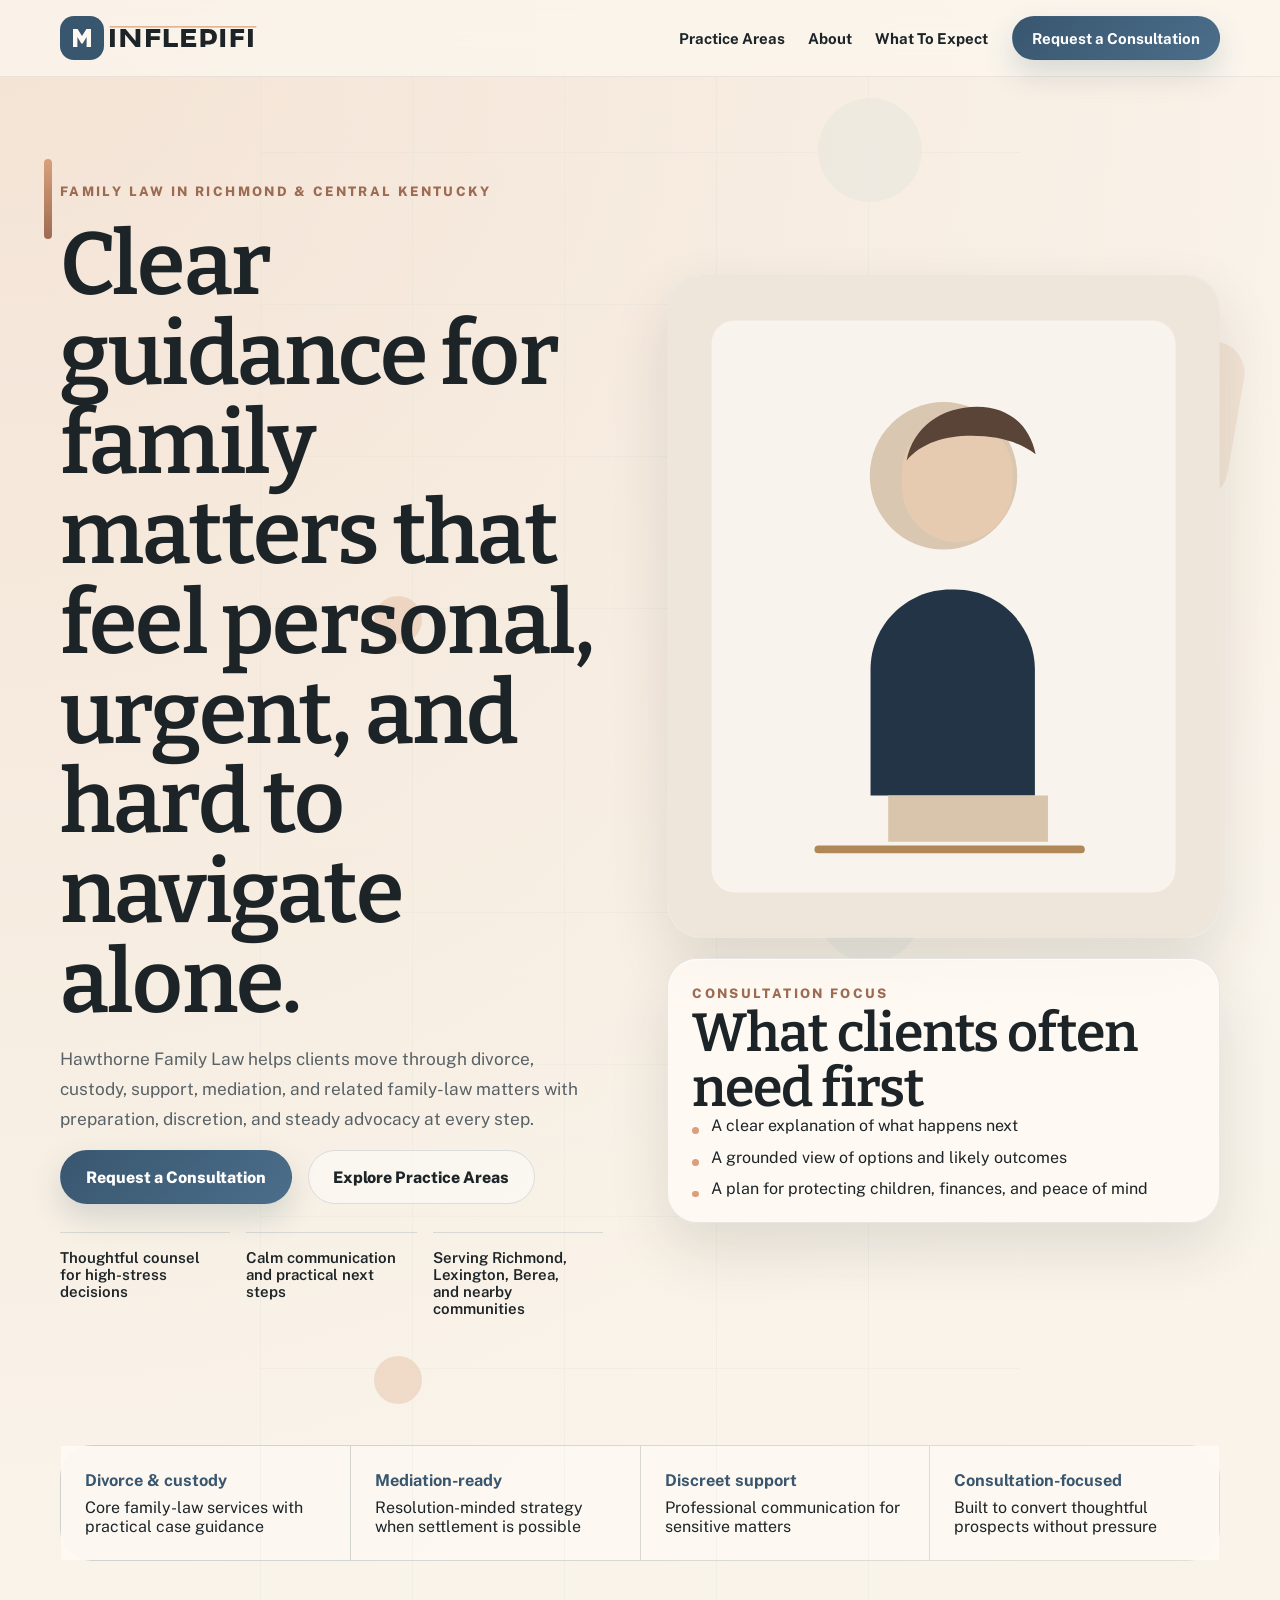
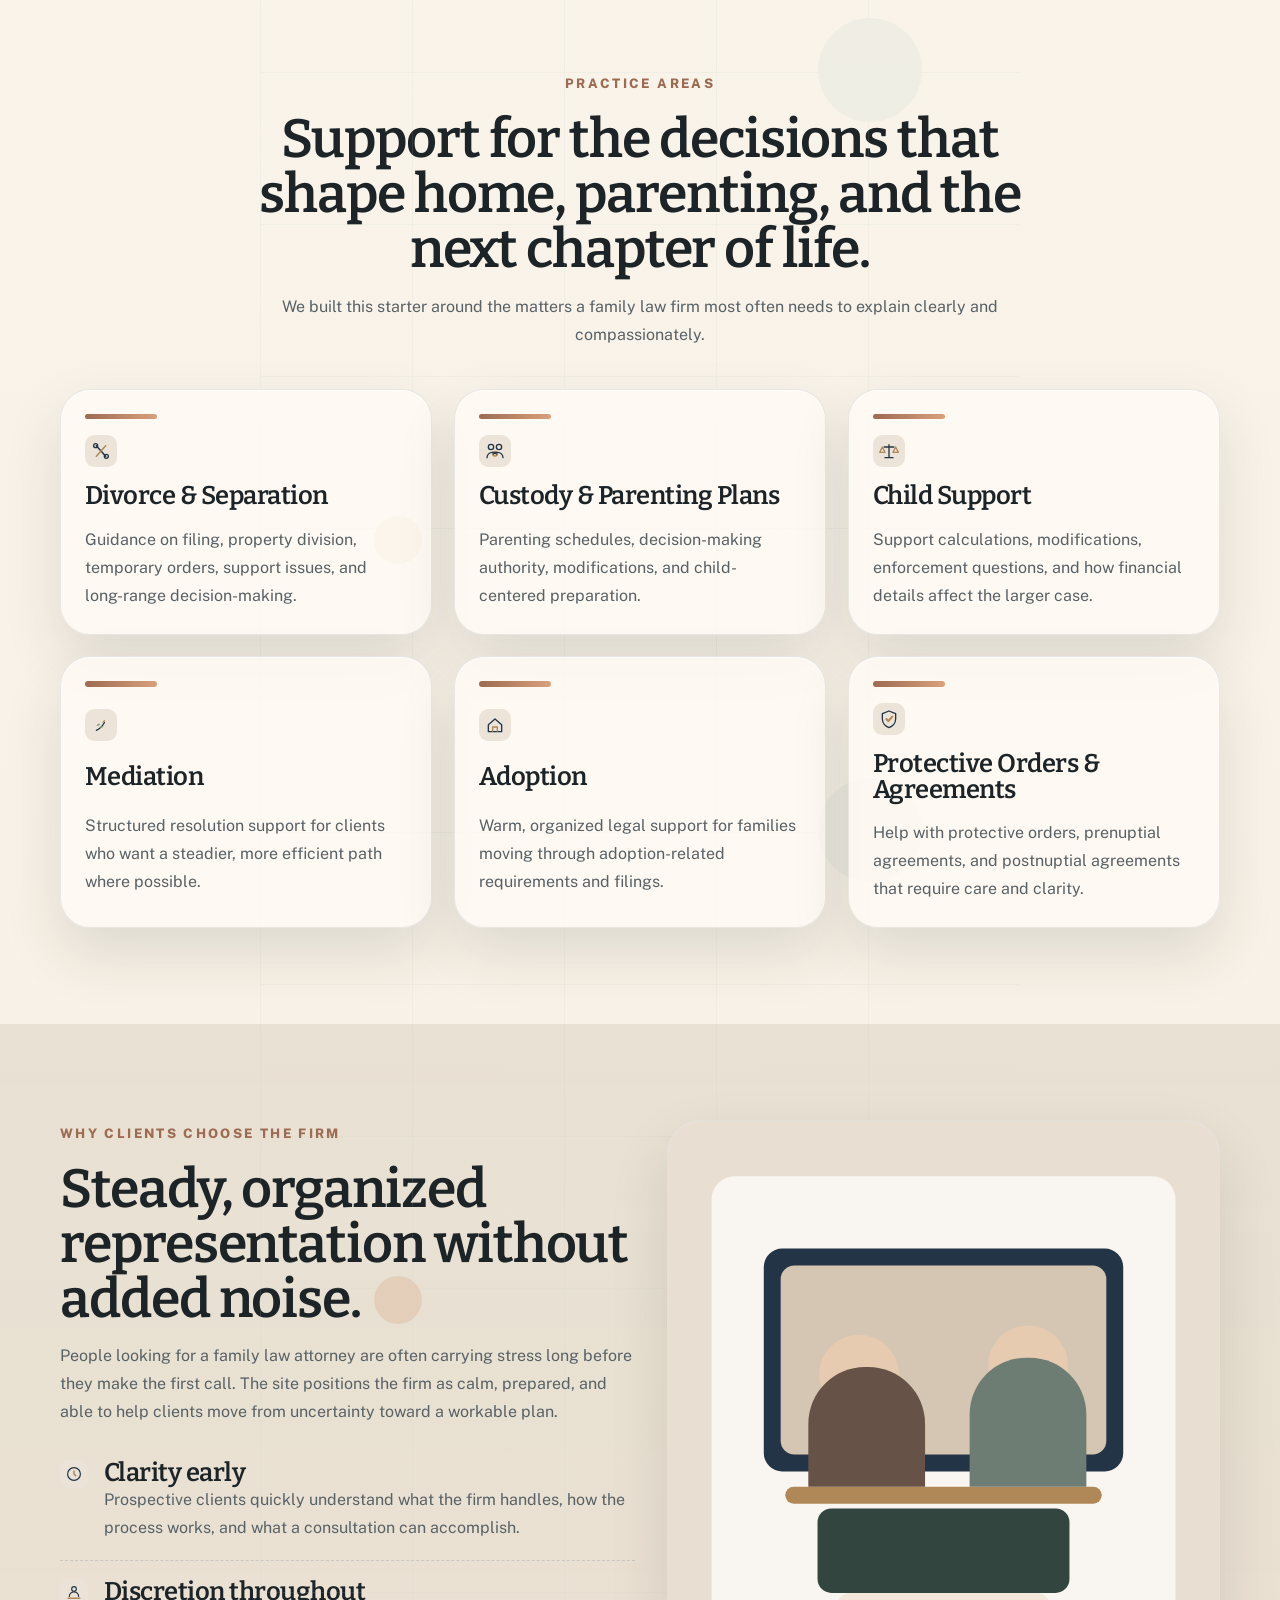
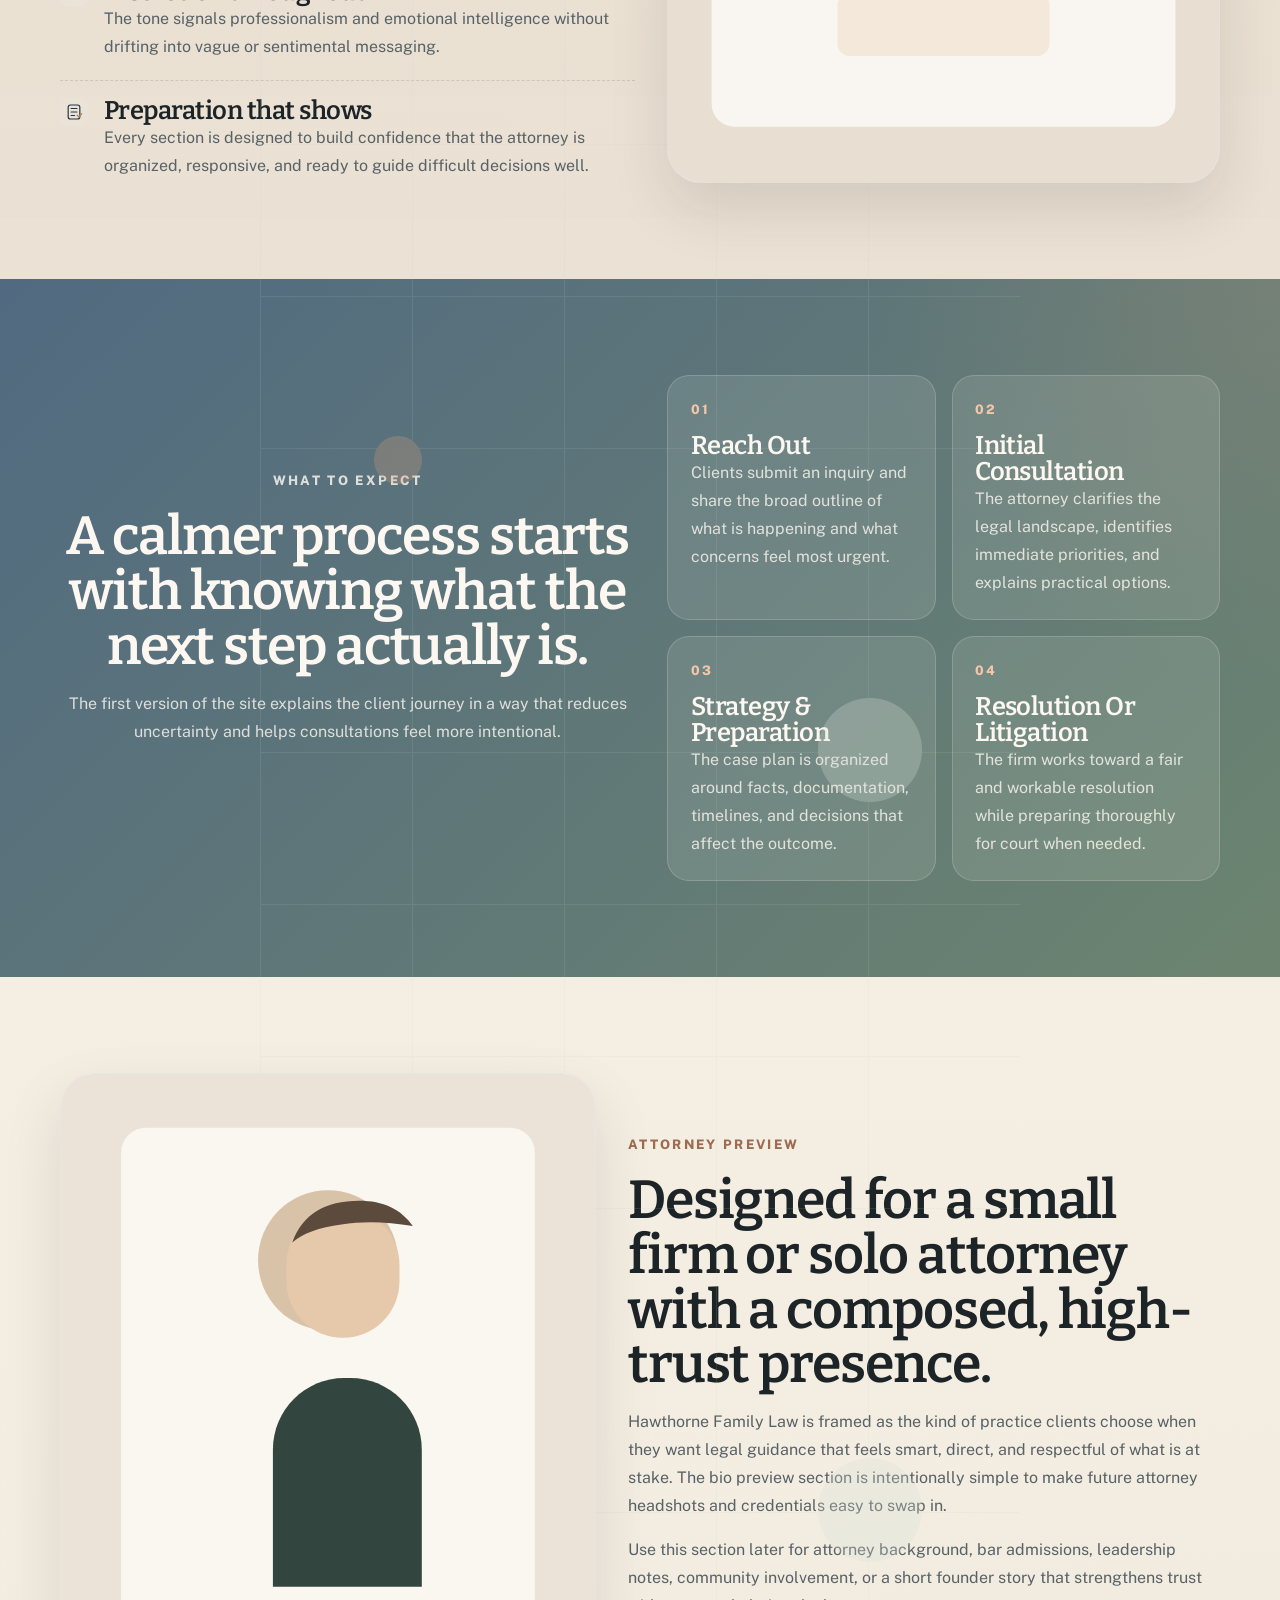
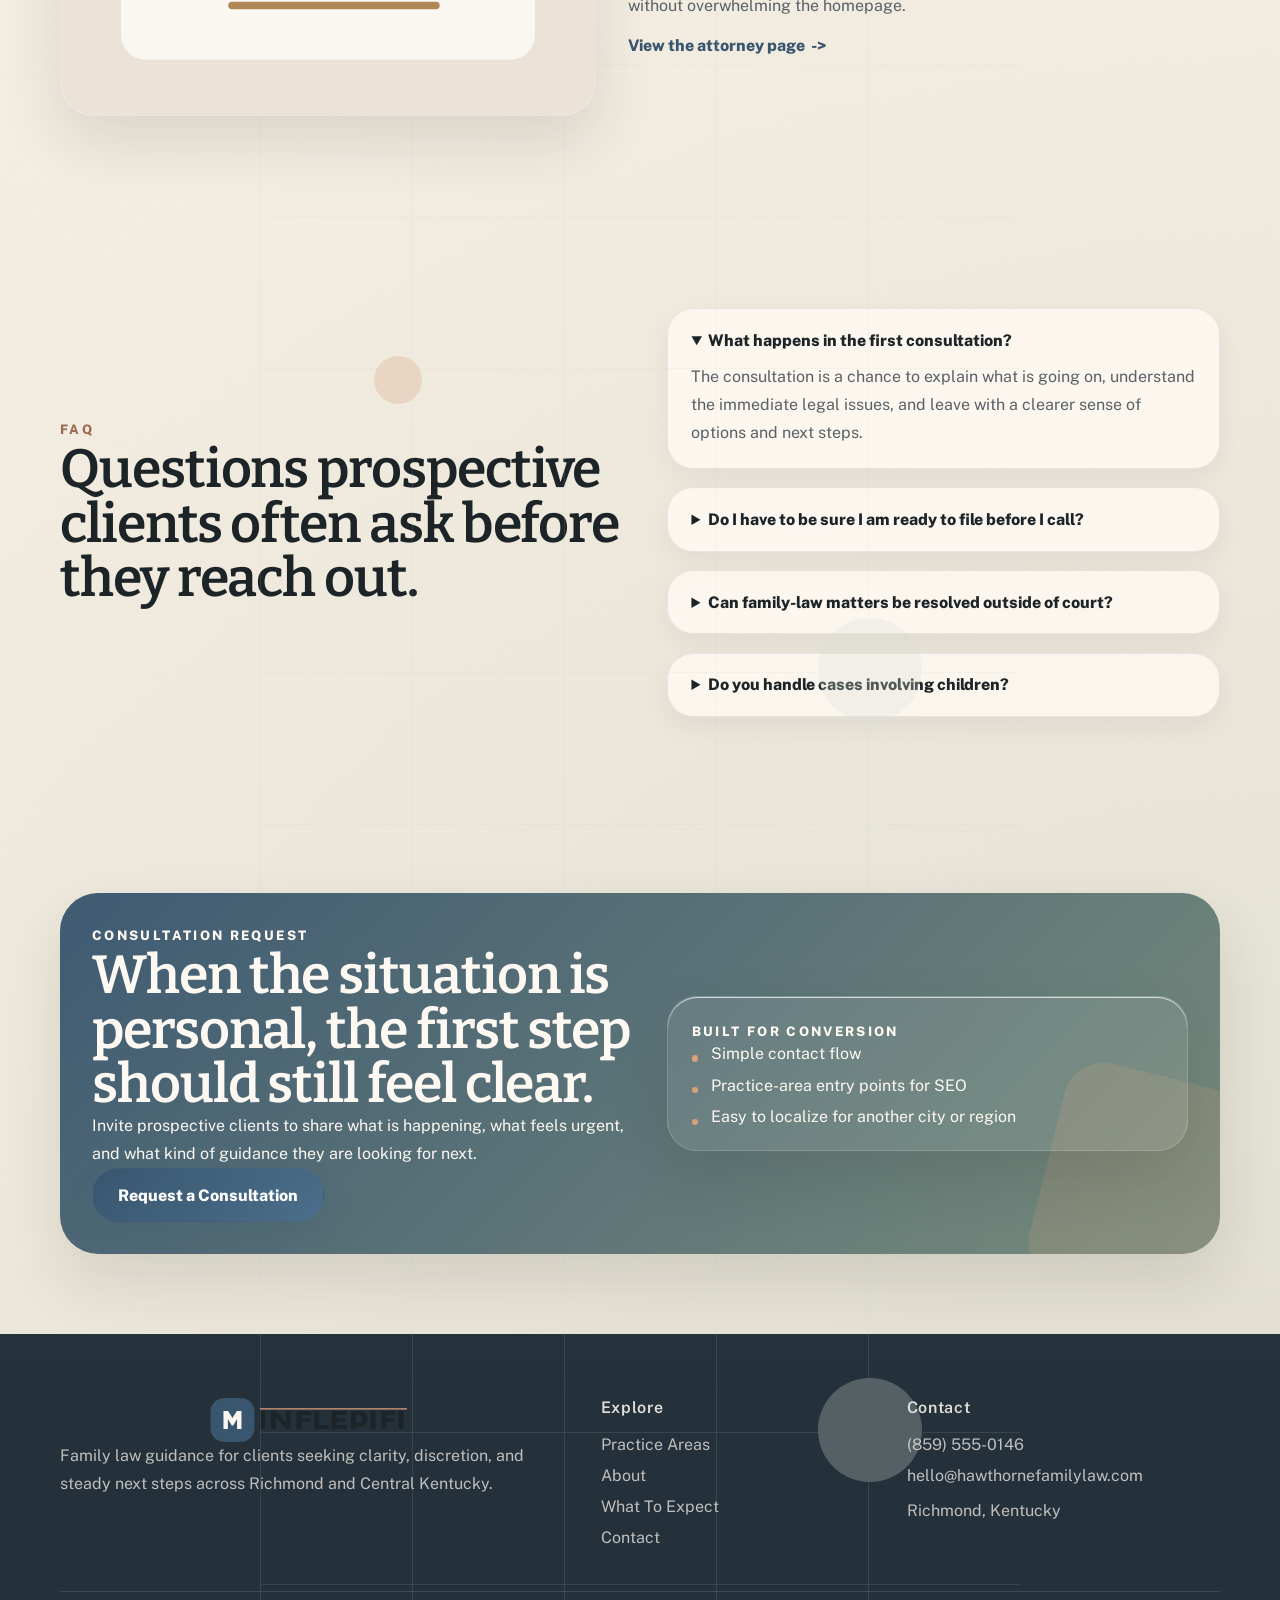
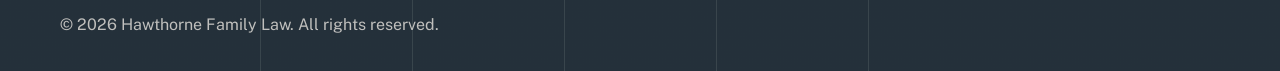
==== index.html @ dd6755e8 "Restyle family law site in bluegrass modern direction" ====
<!DOCTYPE html>
<html lang="en">
<head>
  <meta charset="UTF-8">
  <meta name="viewport" content="width=device-width, initial-scale=1.0">
  <title>Hawthorne Family Law | Family Law Guidance in Richmond, KY</title>
  <meta name="description" content="Hawthorne Family Law helps clients across Richmond, Lexington, Berea, and Central Kentucky with divorce, custody, mediation, adoption, support matters, and practical next steps.">
  <link rel="preconnect" href="https://fonts.googleapis.com">
  <link rel="preconnect" href="https://fonts.gstatic.com" crossorigin>
  <link href="https://fonts.googleapis.com/css2?family=Bitter:wght@500;600;700&family=Public+Sans:wght@400;500;600;700;800&display=swap" rel="stylesheet">
  <link rel="icon" href="assets/icons/favicon.svg" type="image/svg+xml">
  <link rel="stylesheet" href="assets/styles.css">
</head>
<body>
  <div class="site-shell">
    <header class="site-header">
      <div class="container header-row">
        <a class="brand" href="index.html" aria-label="Hawthorne Family Law home">
          <img src="assets/icons/logo.svg" alt="Hawthorne Family Law logo" width="208" height="44">
        </a>
        <button class="nav-toggle" type="button" aria-expanded="false" aria-controls="site-nav">
          <span></span>
          <span></span>
          <span></span>
          <span class="sr-only">Toggle navigation</span>
        </button>
        <nav class="site-nav" id="site-nav">
          <a href="practice-areas.html">Practice Areas</a>
          <a href="about.html">About</a>
          <a href="process.html">What To Expect</a>
          <a href="contact.html" class="button button-sm">Request a Consultation</a>
        </nav>
      </div>
    </header>

    <main>
      <section class="hero hero-legal">
        <div class="container hero-grid">
          <div class="hero-copy">
            <p class="eyebrow">Family Law In Richmond & Central Kentucky</p>
            <h1>Clear guidance for family matters that feel personal, urgent, and hard to navigate alone.</h1>
            <p class="hero-lead">Hawthorne Family Law helps clients move through divorce, custody, support, mediation, and related family-law matters with preparation, discretion, and steady advocacy at every step.</p>
            <div class="hero-actions">
              <a class="button" href="contact.html">Request a Consultation</a>
              <a class="button button-secondary" href="practice-areas.html">Explore Practice Areas</a>
            </div>
            <ul class="hero-points">
              <li>Thoughtful counsel for high-stress decisions</li>
              <li>Calm communication and practical next steps</li>
              <li>Serving Richmond, Lexington, Berea, and nearby communities</li>
            </ul>
          </div>
          <div class="hero-visual">
            <img src="assets/illustrations/attorney-portrait.svg" alt="Illustrated portrait placeholder for lead family law attorney">
            <div class="hero-card">
              <p class="eyebrow">Consultation Focus</p>
              <h2>What clients often need first</h2>
              <ul class="detail-list">
                <li>A clear explanation of what happens next</li>
                <li>A grounded view of options and likely outcomes</li>
                <li>A plan for protecting children, finances, and peace of mind</li>
              </ul>
            </div>
          </div>
        </div>
      </section>

      <section class="credibility-strip">
        <div class="container credibility-grid">
          <div>
            <strong>Divorce & custody</strong>
            <span>Core family-law services with practical case guidance</span>
          </div>
          <div>
            <strong>Mediation-ready</strong>
            <span>Resolution-minded strategy when settlement is possible</span>
          </div>
          <div>
            <strong>Discreet support</strong>
            <span>Professional communication for sensitive matters</span>
          </div>
          <div>
            <strong>Consultation-focused</strong>
            <span>Built to convert thoughtful prospects without pressure</span>
          </div>
        </div>
      </section>

      <section class="section">
        <div class="container section-heading">
          <p class="eyebrow">Practice Areas</p>
          <h2>Support for the decisions that shape home, parenting, and the next chapter of life.</h2>
          <p>We built this starter around the matters a family law firm most often needs to explain clearly and compassionately.</p>
        </div>
        <div class="container card-grid card-grid-three">
          <article class="info-card">
            <img src="assets/icons/icon-divorce.svg" alt="" width="32" height="32">
            <h3>Divorce & Separation</h3>
            <p>Guidance on filing, property division, temporary orders, support issues, and long-range decision-making.</p>
          </article>
          <article class="info-card">
            <img src="assets/icons/icon-parents.svg" alt="" width="32" height="32">
            <h3>Custody & Parenting Plans</h3>
            <p>Parenting schedules, decision-making authority, modifications, and child-centered preparation.</p>
          </article>
          <article class="info-card">
            <img src="assets/icons/icon-scale.svg" alt="" width="32" height="32">
            <h3>Child Support</h3>
            <p>Support calculations, modifications, enforcement questions, and how financial details affect the larger case.</p>
          </article>
          <article class="info-card">
            <img src="assets/icons/icon-olive.svg" alt="" width="32" height="32">
            <h3>Mediation</h3>
            <p>Structured resolution support for clients who want a steadier, more efficient path where possible.</p>
          </article>
          <article class="info-card">
            <img src="assets/icons/icon-home.svg" alt="" width="32" height="32">
            <h3>Adoption</h3>
            <p>Warm, organized legal support for families moving through adoption-related requirements and filings.</p>
          </article>
          <article class="info-card">
            <img src="assets/icons/icon-shield.svg" alt="" width="32" height="32">
            <h3>Protective Orders & Agreements</h3>
            <p>Help with protective orders, prenuptial agreements, and postnuptial agreements that require care and clarity.</p>
          </article>
        </div>
      </section>

      <section class="section section-accent">
        <div class="container split-layout">
          <div class="split-copy">
            <p class="eyebrow">Why Clients Choose The Firm</p>
            <h2>Steady, organized representation without added noise.</h2>
            <p>People looking for a family law attorney are often carrying stress long before they make the first call. The site positions the firm as calm, prepared, and able to help clients move from uncertainty toward a workable plan.</p>
            <div class="value-list">
              <div class="value-item">
                <img src="assets/icons/icon-guidance.svg" alt="" width="28" height="28">
                <div>
                  <h3>Clarity early</h3>
                  <p>Prospective clients quickly understand what the firm handles, how the process works, and what a consultation can accomplish.</p>
                </div>
              </div>
              <div class="value-item">
                <img src="assets/icons/icon-discretion.svg" alt="" width="28" height="28">
                <div>
                  <h3>Discretion throughout</h3>
                  <p>The tone signals professionalism and emotional intelligence without drifting into vague or sentimental messaging.</p>
                </div>
              </div>
              <div class="value-item">
                <img src="assets/icons/icon-preparation.svg" alt="" width="28" height="28">
                <div>
                  <h3>Preparation that shows</h3>
                  <p>Every section is designed to build confidence that the attorney is organized, responsive, and ready to guide difficult decisions well.</p>
                </div>
              </div>
            </div>
          </div>
          <div class="split-media">
            <img src="assets/illustrations/consultation-scene.svg" alt="Illustrated office consultation placeholder">
          </div>
        </div>
      </section>

      <section class="section section-dark">
        <div class="container process-grid">
          <div class="section-heading section-heading-left">
            <p class="eyebrow">What To Expect</p>
            <h2>A calmer process starts with knowing what the next step actually is.</h2>
            <p>The first version of the site explains the client journey in a way that reduces uncertainty and helps consultations feel more intentional.</p>
          </div>
          <div class="process-steps">
            <article>
              <span>01</span>
              <h3>Reach Out</h3>
              <p>Clients submit an inquiry and share the broad outline of what is happening and what concerns feel most urgent.</p>
            </article>
            <article>
              <span>02</span>
              <h3>Initial Consultation</h3>
              <p>The attorney clarifies the legal landscape, identifies immediate priorities, and explains practical options.</p>
            </article>
            <article>
              <span>03</span>
              <h3>Strategy & Preparation</h3>
              <p>The case plan is organized around facts, documentation, timelines, and decisions that affect the outcome.</p>
            </article>
            <article>
              <span>04</span>
              <h3>Resolution Or Litigation</h3>
              <p>The firm works toward a fair and workable resolution while preparing thoroughly for court when needed.</p>
            </article>
          </div>
        </div>
      </section>

      <section class="section">
        <div class="container split-layout split-layout-reverse">
          <div class="split-media">
            <img src="assets/illustrations/founder-bio.svg" alt="Illustrated attorney bio placeholder">
          </div>
          <div class="split-copy">
            <p class="eyebrow">Attorney Preview</p>
            <h2>Designed for a small firm or solo attorney with a composed, high-trust presence.</h2>
            <p>Hawthorne Family Law is framed as the kind of practice clients choose when they want legal guidance that feels smart, direct, and respectful of what is at stake. The bio preview section is intentionally simple to make future attorney headshots and credentials easy to swap in.</p>
            <p>Use this section later for attorney background, bar admissions, leadership notes, community involvement, or a short founder story that strengthens trust without overwhelming the homepage.</p>
            <a class="text-link" href="about.html">View the attorney page</a>
          </div>
        </div>
      </section>

      <section class="section">
        <div class="container faq-grid">
          <div>
            <p class="eyebrow">FAQ</p>
            <h2>Questions prospective clients often ask before they reach out.</h2>
          </div>
          <div class="faq-list">
            <details open>
              <summary>What happens in the first consultation?</summary>
              <p>The consultation is a chance to explain what is going on, understand the immediate legal issues, and leave with a clearer sense of options and next steps.</p>
            </details>
            <details>
              <summary>Do I have to be sure I am ready to file before I call?</summary>
              <p>No. Many people reach out while they are still gathering information and trying to understand what a legal process might involve.</p>
            </details>
            <details>
              <summary>Can family-law matters be resolved outside of court?</summary>
              <p>Some matters can be resolved through negotiation or mediation, while others require a stronger litigation posture. The right path depends on the facts and the people involved.</p>
            </details>
            <details>
              <summary>Do you handle cases involving children?</summary>
              <p>Yes. The starter is built around custody, parenting plans, support matters, and related family-law concerns where children are central to the case.</p>
            </details>
          </div>
        </div>
      </section>

      <section class="cta-band">
        <div class="container cta-grid">
          <div class="cta-copy">
            <p class="eyebrow">Consultation Request</p>
            <h2>When the situation is personal, the first step should still feel clear.</h2>
            <p>Invite prospective clients to share what is happening, what feels urgent, and what kind of guidance they are looking for next.</p>
            <a class="button" href="contact.html">Request a Consultation</a>
          </div>
          <div class="cta-panel">
            <p class="eyebrow">Built For Conversion</p>
            <ul class="detail-list">
              <li>Simple contact flow</li>
              <li>Practice-area entry points for SEO</li>
              <li>Easy to localize for another city or region</li>
            </ul>
          </div>
        </div>
      </section>
    </main>

    <footer class="site-footer">
      <div class="container footer-grid">
        <div>
          <img src="assets/icons/logo.svg" alt="Hawthorne Family Law logo" width="208" height="44">
          <p>Family law guidance for clients seeking clarity, discretion, and steady next steps across Richmond and Central Kentucky.</p>
        </div>
        <div>
          <h3>Explore</h3>
          <a href="practice-areas.html">Practice Areas</a>
          <a href="about.html">About</a>
          <a href="process.html">What To Expect</a>
          <a href="contact.html">Contact</a>
        </div>
        <div>
          <h3>Contact</h3>
          <a href="tel:8595550146">(859) 555-0146</a>
          <a href="mailto:hello@hawthornefamilylaw.com">hello@hawthornefamilylaw.com</a>
          <p>Richmond, Kentucky</p>
        </div>
      </div>
      <div class="container footer-bottom">
        <p>&copy; <span data-year></span> Hawthorne Family Law. All rights reserved.</p>
      </div>
    </footer>
  </div>
  <script src="assets/main.js"></script>
</body>
</html>
---- assets/styles.css ----
:root {
  --bg: #f7f1e6;
  --surface: rgba(255, 250, 244, 0.82);
  --surface-strong: #efe2d2;
  --ink: #1d2428;
  --muted: #586166;
  --line: rgba(29, 36, 40, 0.12);
  --denim: #39566f;
  --sage: #718777;
  --cedar: #9d6b52;
  --peach: #d9a07b;
  --cream: #fdf8f1;
  --shadow: 0 26px 60px rgba(43, 40, 35, 0.12);
  --radius: 30px;
  --radius-sm: 22px;
  --container: 1160px;
}

*,
*::before,
*::after {
  box-sizing: border-box;
}

html {
  scroll-behavior: smooth;
}

body {
  margin: 0;
  font-family: "Public Sans", "Segoe UI", sans-serif;
  color: var(--ink);
  background:
    radial-gradient(circle at top left, rgba(217, 160, 123, 0.22), transparent 24%),
    radial-gradient(circle at bottom right, rgba(113, 135, 119, 0.14), transparent 28%),
    linear-gradient(180deg, #fbf6ee 0%, #f7f1e6 46%, #f2ebdf 100%);
}

img {
  display: block;
  width: 100%;
  max-width: 100%;
}

a {
  color: inherit;
  text-decoration: none;
}

p {
  margin: 0;
  color: var(--muted);
  line-height: 1.75;
}

h1,
h2,
h3 {
  margin: 0;
  font-family: "Bitter", Georgia, serif;
  font-weight: 600;
  line-height: 1.02;
  letter-spacing: -0.02em;
}

h1 {
  font-size: clamp(3rem, 7vw, 5.5rem);
}

h2 {
  font-size: clamp(2.15rem, 4.2vw, 3.75rem);
}

h3 {
  font-size: clamp(1.3rem, 2vw, 1.75rem);
}

ul {
  list-style: none;
  margin: 0;
  padding: 0;
}

.sr-only {
  position: absolute;
  width: 1px;
  height: 1px;
  padding: 0;
  margin: -1px;
  overflow: hidden;
  clip: rect(0, 0, 0, 0);
  white-space: nowrap;
  border: 0;
}

.container {
  width: min(calc(100% - 2rem), var(--container));
  margin: 0 auto;
}

.site-shell {
  position: relative;
  overflow: hidden;
}

.site-shell::before {
  content: "";
  position: absolute;
  inset: 0;
  background:
    linear-gradient(180deg, transparent 0%, rgba(113, 135, 119, 0.03) 100%),
    url("icons/pattern-grid.svg") top center / 760px repeat-y;
  opacity: 0.28;
  pointer-events: none;
}

.site-header {
  position: sticky;
  top: 0;
  z-index: 20;
  backdrop-filter: blur(18px);
  background: rgba(251, 246, 238, 0.78);
  border-bottom: 1px solid rgba(29, 36, 40, 0.08);
}

.header-row {
  display: flex;
  align-items: center;
  justify-content: space-between;
  gap: 2rem;
  padding: 1rem 0;
}

.brand img {
  width: 208px;
  height: auto;
}

.site-nav {
  display: flex;
  align-items: center;
  gap: 1.45rem;
}

.site-nav a {
  font-size: 0.94rem;
  font-weight: 700;
}

.site-nav a[aria-current="page"] {
  color: var(--denim);
}

.nav-toggle {
  display: none;
  border: 0;
  background: transparent;
  padding: 0;
}

.nav-toggle span {
  display: block;
  width: 24px;
  height: 2px;
  margin: 5px 0;
  background: var(--ink);
}

.button {
  display: inline-flex;
  align-items: center;
  justify-content: center;
  min-height: 54px;
  padding: 0.95rem 1.55rem;
  border-radius: 999px;
  border: 1px solid transparent;
  background: linear-gradient(135deg, var(--denim) 0%, #4b6e8a 100%);
  color: #fff;
  font-weight: 800;
  box-shadow: 0 14px 30px rgba(57, 86, 111, 0.18);
  transition: transform 180ms ease, box-shadow 180ms ease;
}

.button:hover,
.button:focus-visible {
  transform: translateY(-2px);
  box-shadow: 0 18px 34px rgba(57, 86, 111, 0.24);
}

.button-secondary {
  background: rgba(255, 255, 255, 0.42);
  color: var(--ink);
  border-color: rgba(57, 86, 111, 0.16);
  box-shadow: none;
}

.button-sm {
  min-height: 44px;
  padding: 0.75rem 1.2rem;
}

.eyebrow {
  color: var(--cedar);
  font-size: 0.82rem;
  font-weight: 800;
  letter-spacing: 0.18em;
  text-transform: uppercase;
}

.hero,
.page-hero,
.section {
  padding: 6rem 0;
}

.hero-legal {
  padding-top: 4.5rem;
}

.hero-grid,
.split-layout,
.faq-grid,
.contact-grid,
.process-grid,
.cta-grid {
  display: grid;
  grid-template-columns: minmax(0, 1.02fr) minmax(0, 0.98fr);
  gap: 2rem;
  align-items: center;
}

.hero-copy,
.page-hero-copy,
.split-copy,
.section-heading {
  display: grid;
  gap: 1rem;
}

.hero-copy {
  position: relative;
  padding: 2rem 2rem 2rem 0;
}

.hero-copy::before {
  content: "";
  position: absolute;
  left: -1rem;
  top: 0.6rem;
  width: 0.5rem;
  height: 5rem;
  border-radius: 999px;
  background: linear-gradient(180deg, var(--peach), var(--cedar));
}

.hero-lead {
  max-width: 42rem;
  font-size: 1.08rem;
}

.hero-actions {
  display: flex;
  flex-wrap: wrap;
  gap: 1rem;
}

.hero-points {
  display: grid;
  grid-template-columns: repeat(3, minmax(0, 1fr));
  gap: 1rem;
  margin-top: 0.75rem;
}

.hero-points li {
  padding: 1rem 1rem 0 0;
  border-top: 1px solid rgba(57, 86, 111, 0.16);
  color: var(--ink);
  font-size: 0.94rem;
  font-weight: 600;
}

.hero-visual {
  position: relative;
  display: grid;
  gap: 1.25rem;
}

.hero-visual::before {
  content: "";
  position: absolute;
  inset: 6% -3% auto auto;
  width: 10rem;
  height: 10rem;
  border-radius: 32px;
  background: rgba(217, 160, 123, 0.18);
  transform: rotate(10deg);
  z-index: 0;
}

.hero-visual > img,
.split-media img,
.contact-illustration img,
.service-detail > img {
  position: relative;
  z-index: 1;
  border-radius: 34px;
  box-shadow: var(--shadow);
  aspect-ratio: 5 / 6;
  object-fit: cover;
  background: rgba(255, 255, 255, 0.52);
  border: 1px solid rgba(57, 86, 111, 0.1);
}

.hero-card,
.info-card,
.contact-card,
.contact-panel,
.detail-panel,
.cta-panel {
  position: relative;
  z-index: 1;
  padding: 1.5rem;
  border: 1px solid rgba(57, 86, 111, 0.11);
  border-radius: var(--radius);
  background: var(--surface);
  box-shadow: var(--shadow);
}

.hero-card::after,
.info-card::after,
.contact-card::after,
.contact-panel::after,
.detail-panel::after,
.cta-panel::after {
  content: "";
  position: absolute;
  inset: 0;
  border-radius: inherit;
  box-shadow: inset 0 1px 0 rgba(255, 255, 255, 0.7);
  pointer-events: none;
}

.credibility-strip {
  padding: 0 0 1rem;
}

.credibility-grid,
.card-grid,
.footer-grid {
  display: grid;
  gap: 1px;
}

.credibility-grid {
  grid-template-columns: repeat(4, minmax(0, 1fr));
  padding: 1px;
  border-radius: 32px;
  background: linear-gradient(135deg, rgba(57, 86, 111, 0.22), rgba(113, 135, 119, 0.18));
}

.credibility-grid > div {
  display: grid;
  gap: 0.5rem;
  padding: 1.5rem;
  background: rgba(255, 250, 244, 0.94);
}

.credibility-grid strong {
  font-size: 1.02rem;
  color: var(--denim);
}

.section-heading {
  max-width: 50rem;
  margin: 0 auto 2.5rem;
  text-align: center;
}

.card-grid-three {
  grid-template-columns: repeat(3, minmax(0, 1fr));
  gap: 1.35rem;
}

.info-card {
  display: grid;
  gap: 1rem;
  overflow: hidden;
}

.info-card::before {
  content: "";
  width: 4.5rem;
  height: 0.35rem;
  border-radius: 999px;
  background: linear-gradient(90deg, var(--cedar), var(--peach));
}

.info-card img {
  width: 2rem;
}

.section-accent {
  background:
    linear-gradient(180deg, rgba(113, 135, 119, 0.08), rgba(113, 135, 119, 0.05)),
    rgba(239, 226, 210, 0.58);
}

.section-dark {
  background:
    radial-gradient(circle at top right, rgba(217, 160, 123, 0.16), transparent 28%),
    linear-gradient(135deg, #516a81 0%, #6c846f 100%);
  color: #fdf8f1;
}

.section-dark p,
.section-dark .eyebrow {
  color: rgba(253, 248, 241, 0.82);
}

.value-list,
.stack-layout,
.faq-list,
.contact-aside {
  display: grid;
  gap: 1.15rem;
}

.value-item {
  display: grid;
  grid-template-columns: auto 1fr;
  gap: 1rem;
  padding-top: 1.1rem;
  border-top: 1px dashed rgba(57, 86, 111, 0.18);
}

.value-item:first-child {
  border-top: 0;
}

.detail-list {
  display: grid;
  gap: 0.8rem;
}

.detail-list li {
  position: relative;
  padding-left: 1.2rem;
  color: var(--ink);
}

.detail-list li::before {
  content: "";
  position: absolute;
  top: 0.7rem;
  left: 0;
  width: 0.42rem;
  height: 0.42rem;
  border-radius: 999px;
  background: var(--peach);
}

.process-steps {
  display: grid;
  grid-template-columns: repeat(2, minmax(0, 1fr));
  gap: 1rem;
}

.process-steps article,
.timeline-item {
  padding: 1.4rem;
  border-radius: var(--radius-sm);
  border: 1px solid rgba(253, 248, 241, 0.18);
  background: rgba(253, 248, 241, 0.1);
}

.process-steps span,
.timeline-item > span {
  display: inline-block;
  margin-bottom: 1rem;
  color: #f5c7aa;
  font-size: 0.82rem;
  font-weight: 800;
  letter-spacing: 0.18em;
}

.split-layout-reverse {
  grid-template-columns: minmax(0, 0.95fr) minmax(0, 1.05fr);
}

.service-detail {
  display: grid;
  grid-template-columns: minmax(0, 1fr) minmax(0, 0.9fr);
  gap: 1.5rem;
  align-items: center;
}

.service-detail-reverse {
  grid-template-columns: minmax(0, 0.9fr) minmax(0, 1fr);
}

.service-detail-reverse > img {
  order: -1;
}

.service-detail > img {
  aspect-ratio: 4 / 3;
}

.faq-list details {
  padding: 1.35rem 1.45rem;
  border-radius: 26px;
  border: 1px solid rgba(57, 86, 111, 0.11);
  background: rgba(255, 250, 244, 0.84);
  box-shadow: 0 10px 26px rgba(43, 40, 35, 0.06);
}

.faq-list summary {
  cursor: pointer;
  font-weight: 800;
  color: var(--ink);
}

.faq-list details p {
  margin-top: 0.8rem;
}

.cta-band {
  padding: 5rem 0;
}

.cta-grid {
  position: relative;
  overflow: hidden;
  padding: 2rem;
  border-radius: 38px;
  background: linear-gradient(135deg, rgba(57, 86, 111, 0.97) 0%, rgba(113, 135, 119, 0.95) 100%);
  box-shadow: var(--shadow);
}

.cta-grid::after {
  content: "";
  position: absolute;
  inset: auto -3rem -3rem auto;
  width: 14rem;
  height: 14rem;
  border-radius: 40px;
  background: rgba(217, 160, 123, 0.18);
  transform: rotate(14deg);
}

.cta-copy,
.cta-panel {
  position: relative;
  z-index: 1;
}

.cta-copy h2,
.cta-panel h3,
.cta-copy p,
.cta-panel p,
.cta-panel li,
.cta-copy .eyebrow,
.cta-panel .eyebrow {
  color: #fdf8f1;
}

.cta-panel {
  background: rgba(255, 255, 255, 0.08);
  border-color: rgba(253, 248, 241, 0.16);
}

.contact-grid {
  align-items: start;
}

.contact-form,
.contact-card {
  display: grid;
  gap: 1rem;
}

.contact-form label {
  display: grid;
  gap: 0.45rem;
  font-weight: 700;
}

.contact-form input,
.contact-form select,
.contact-form textarea {
  width: 100%;
  padding: 0.95rem 1rem;
  border-radius: 18px;
  border: 1px solid rgba(57, 86, 111, 0.14);
  background: rgba(255, 255, 255, 0.88);
  font: inherit;
}

.contact-form textarea {
  resize: vertical;
}

.form-note {
  font-size: 0.92rem;
}

.contact-panel {
  display: grid;
  gap: 0.8rem;
}

.contact-illustration img {
  aspect-ratio: 4 / 3;
}

.process-timeline {
  display: grid;
  gap: 1rem;
}

.timeline-item {
  display: grid;
  grid-template-columns: auto 1fr;
  gap: 1.2rem;
  border-color: rgba(57, 86, 111, 0.12);
  background: rgba(255, 250, 244, 0.86);
}

.timeline-item > span {
  color: var(--cedar);
  margin-bottom: 0;
}

.text-link {
  display: inline-flex;
  gap: 0.4rem;
  align-items: center;
  font-weight: 800;
  color: var(--denim);
}

.text-link::after {
  content: "->";
}

.site-footer {
  padding: 4rem 0 2rem;
  background:
    linear-gradient(180deg, rgba(57, 86, 111, 0.06), rgba(57, 86, 111, 0) 18%),
    #24303a;
  color: rgba(253, 248, 241, 0.88);
}

.site-footer p,
.site-footer a {
  color: rgba(253, 248, 241, 0.72);
}

.footer-grid {
  grid-template-columns: 1.3fr 0.7fr 0.8fr;
  gap: 2rem;
}

.footer-grid h3 {
  margin-bottom: 1rem;
  font-family: "Public Sans", sans-serif;
  font-size: 1rem;
  line-height: 1.3;
  letter-spacing: 0.04em;
}

.footer-grid a,
.footer-grid p {
  display: block;
  margin-bottom: 0.75rem;
}

.footer-bottom {
  margin-top: 2rem;
  padding-top: 1.2rem;
  border-top: 1px solid rgba(253, 248, 241, 0.12);
}

@media (max-width: 980px) {
  .hero-grid,
  .split-layout,
  .faq-grid,
  .contact-grid,
  .process-grid,
  .cta-grid,
  .service-detail,
  .service-detail-reverse {
    grid-template-columns: 1fr;
  }

  .service-detail-reverse > img {
    order: 0;
  }

  .hero-points,
  .credibility-grid,
  .card-grid-three,
  .footer-grid,
  .process-steps {
    grid-template-columns: repeat(2, minmax(0, 1fr));
  }
}

@media (max-width: 760px) {
  .nav-toggle {
    display: block;
  }

  .site-nav {
    position: absolute;
    top: calc(100% + 0.5rem);
    right: 1rem;
    left: 1rem;
    display: none;
    flex-direction: column;
    align-items: stretch;
    padding: 1rem;
    border-radius: 24px;
    border: 1px solid var(--line);
    background: rgba(255, 250, 244, 0.98);
    box-shadow: var(--shadow);
  }

  .site-nav.is-open {
    display: flex;
  }

  .hero,
  .page-hero,
  .section {
    padding: 4.5rem 0;
  }

  .hero-copy {
    padding-right: 0;
  }

  .hero-copy::before {
    left: 0;
    top: -0.3rem;
    width: 4.5rem;
    height: 0.45rem;
  }

  .hero-points,
  .credibility-grid,
  .card-grid-three,
  .footer-grid,
  .process-steps {
    grid-template-columns: 1fr;
  }

  .cta-grid {
    padding: 1.5rem;
  }
}
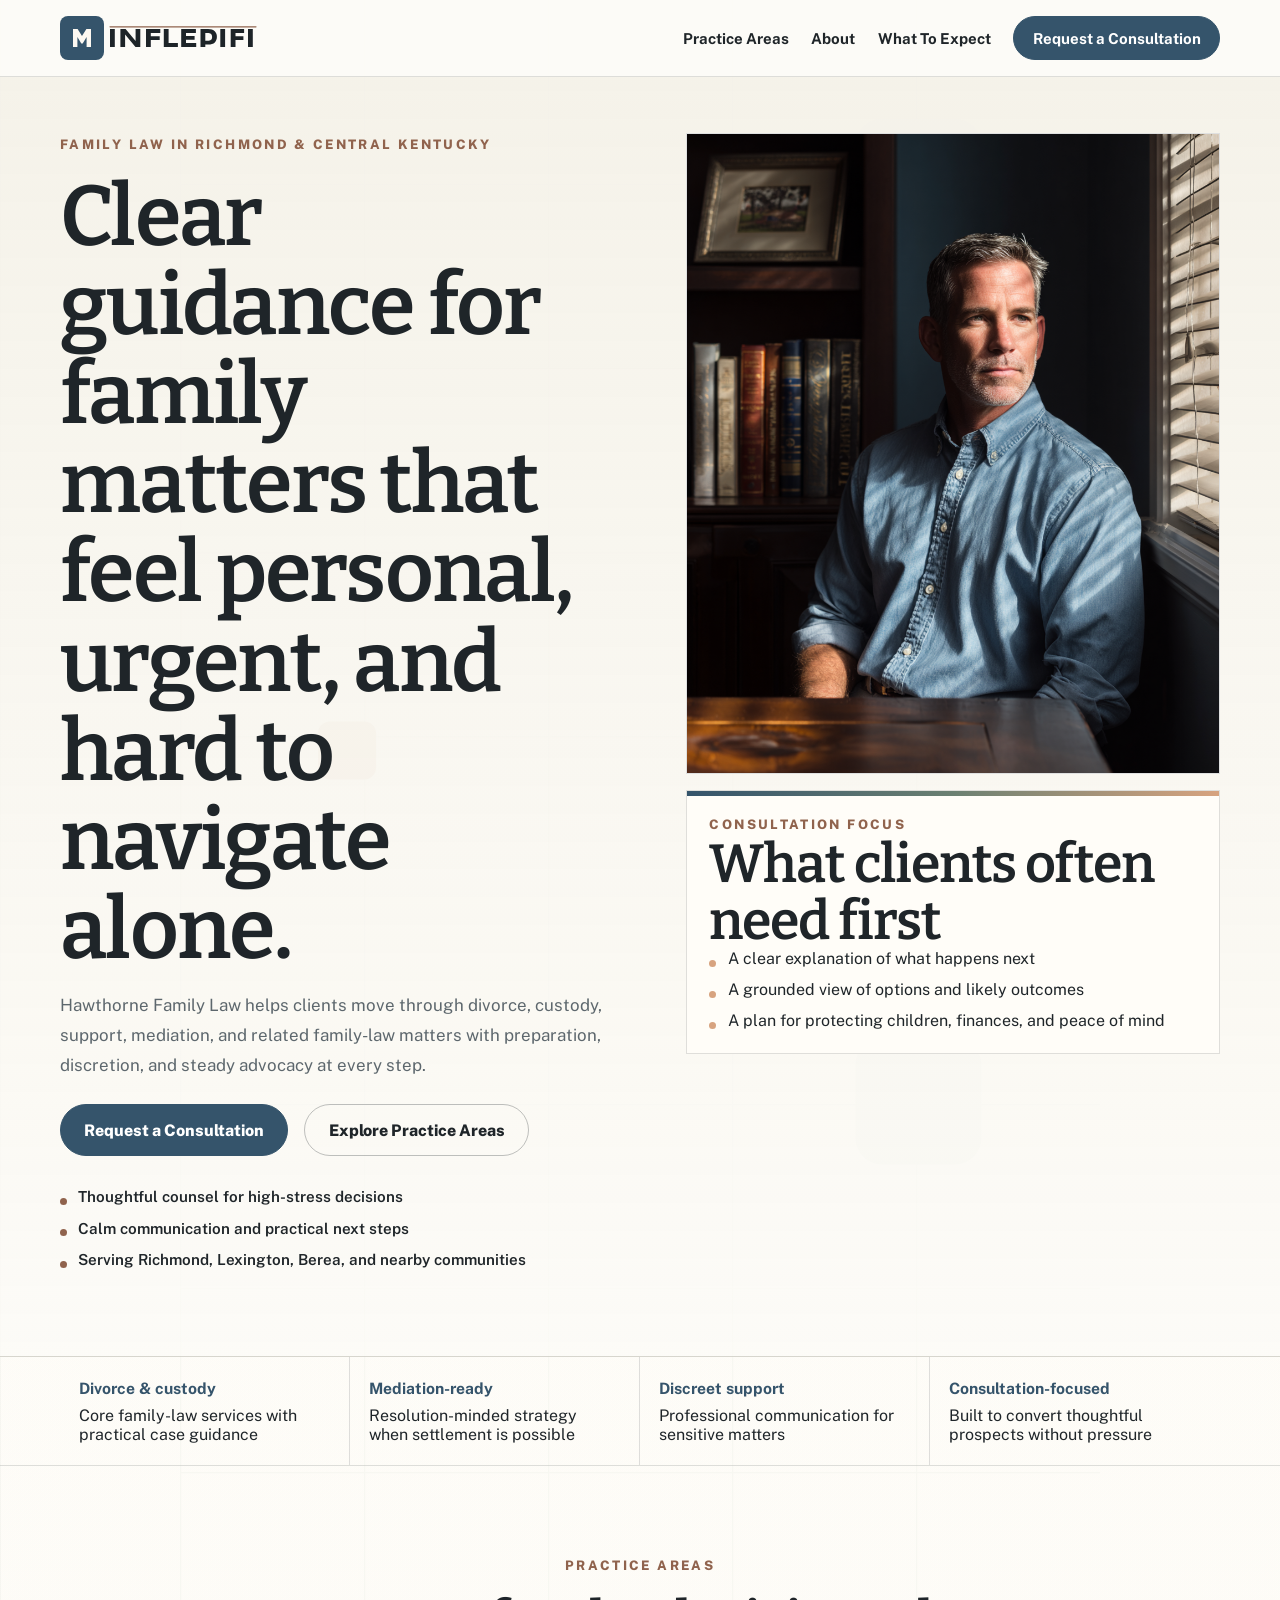
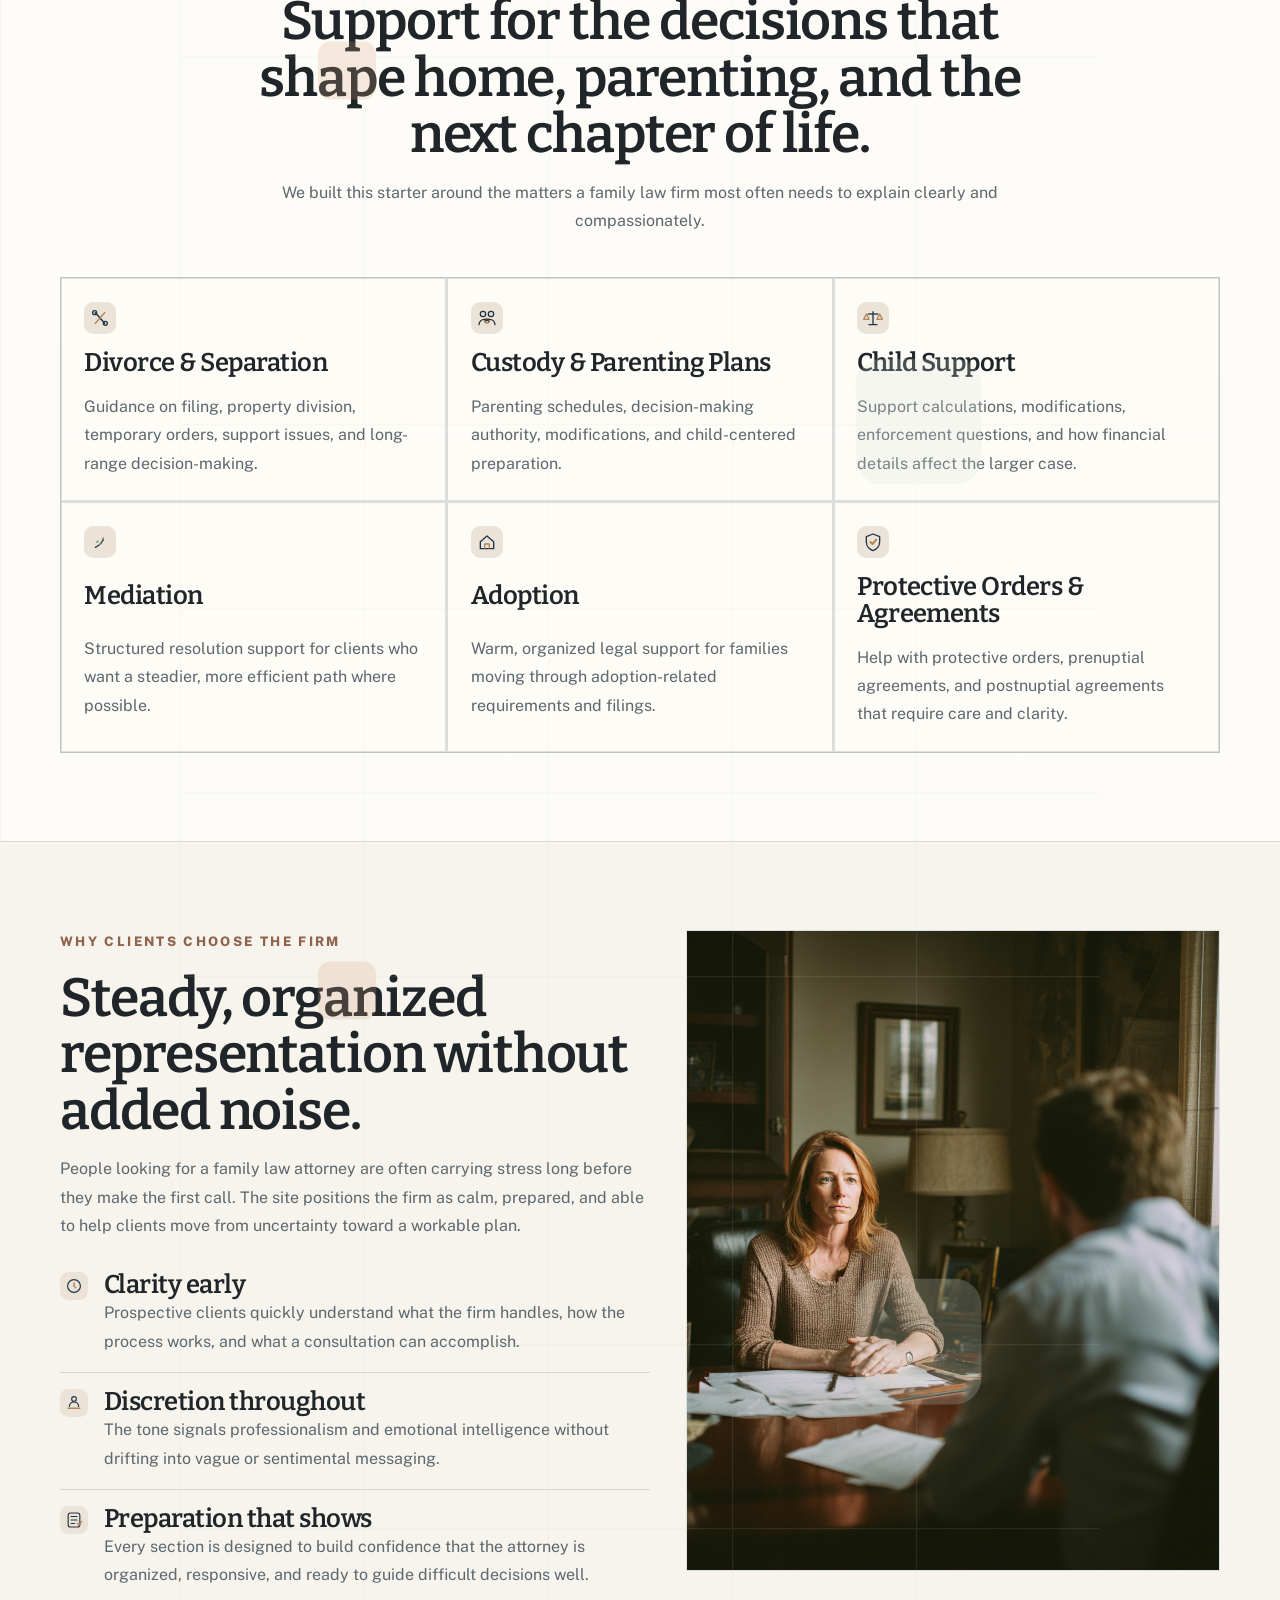
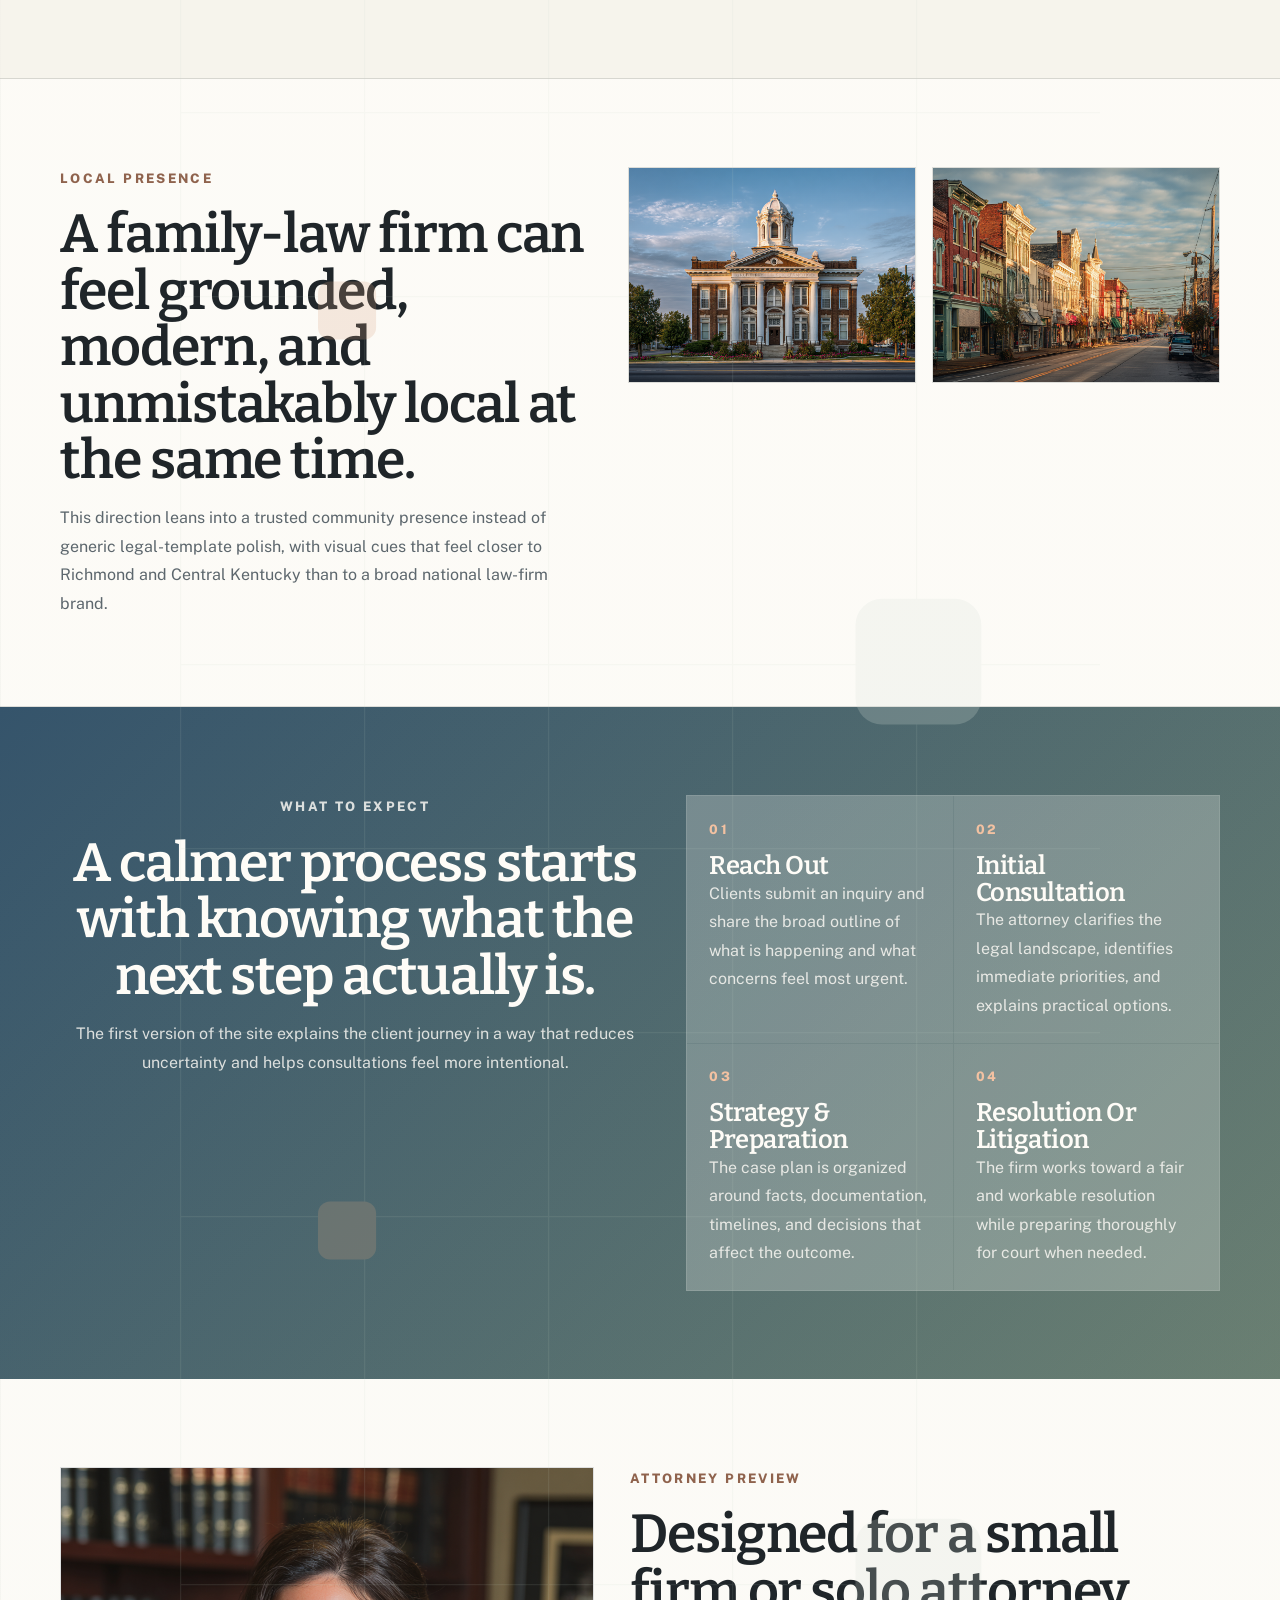
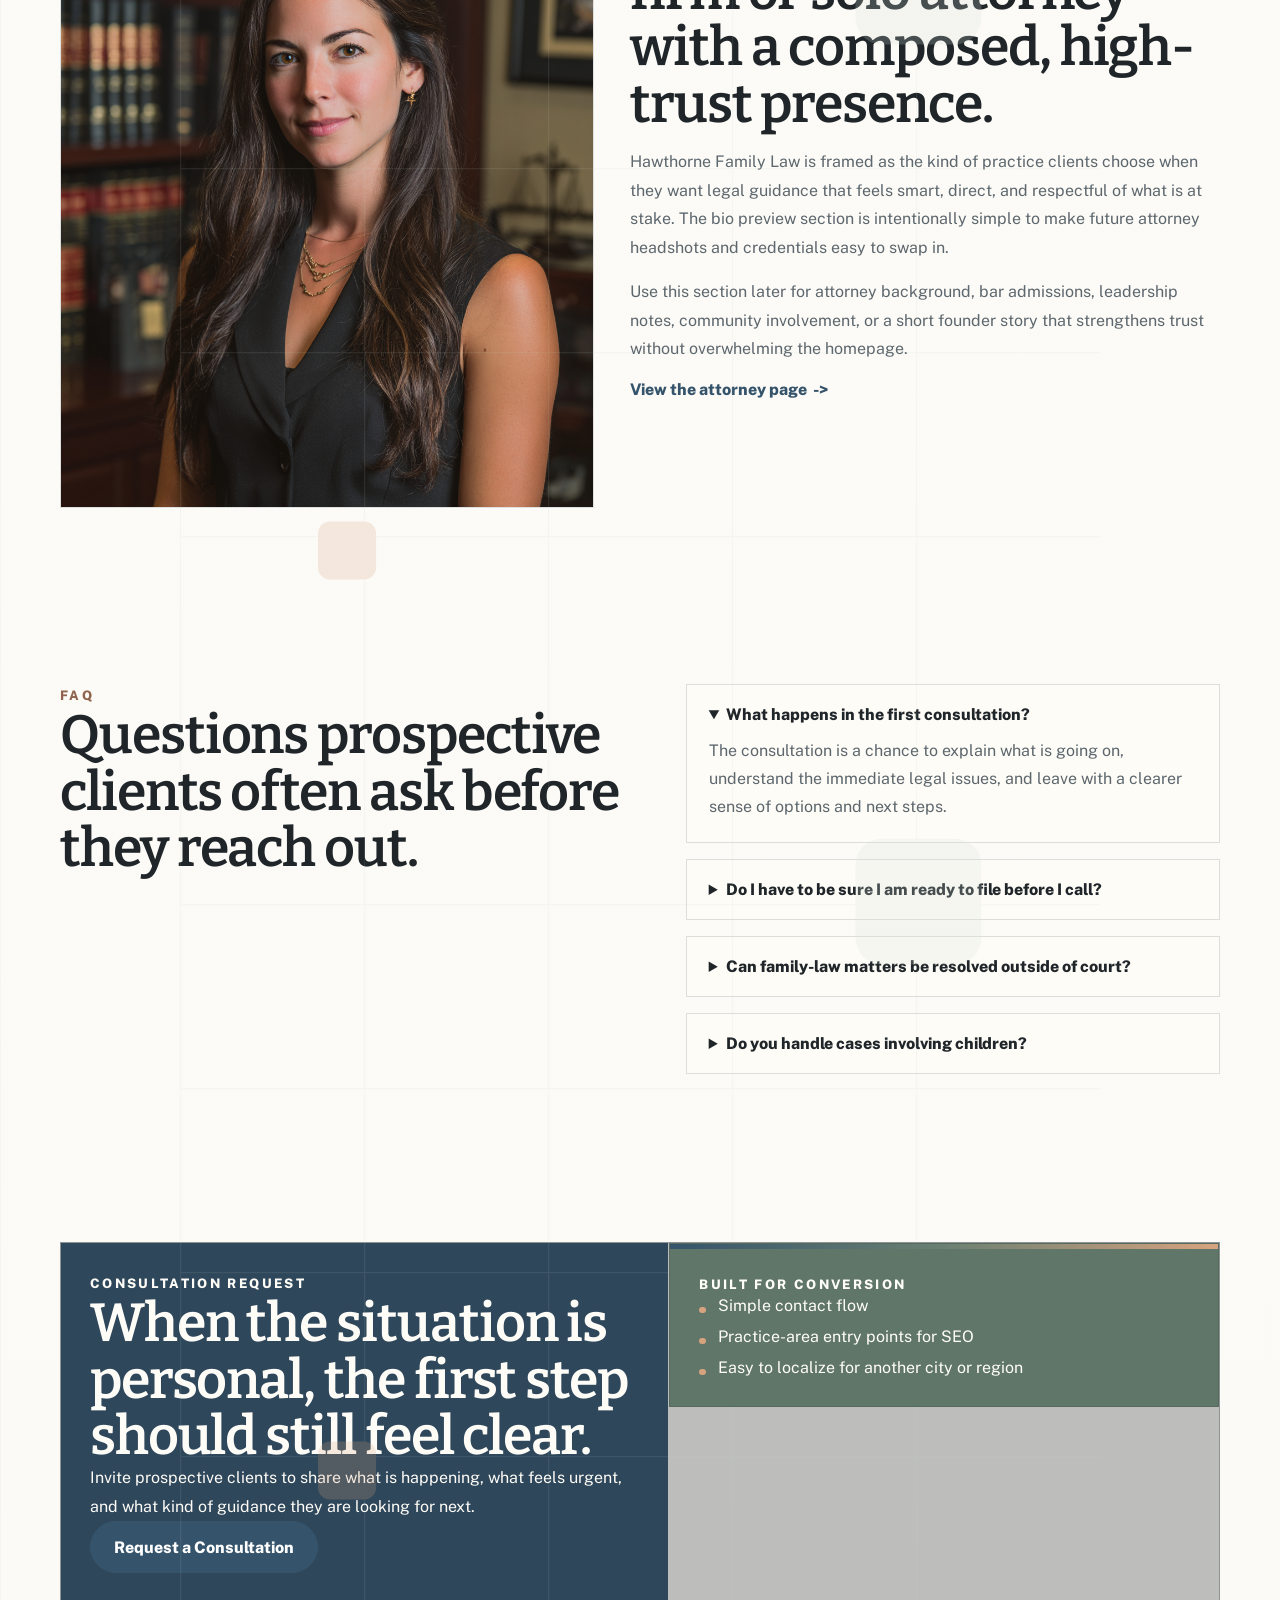
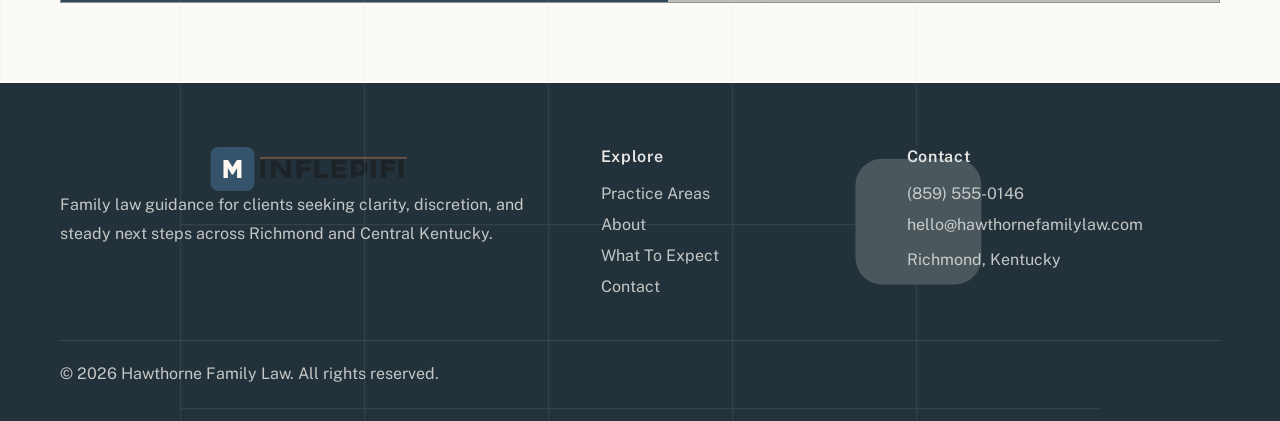
==== commit a9b4ac1a: "Replace family law placeholders with generated photography" ====
--- a/index.html
+++ b/index.html
@@ -51,7 +51,7 @@
             </ul>
           </div>
           <div class="hero-visual">
-            <img src="assets/illustrations/attorney-portrait.svg" alt="Illustrated portrait placeholder for lead family law attorney">
+            <img src="assets/images/hero-attorney-portrait.png" alt="Lead family law attorney portrait">
             <div class="hero-card">
               <p class="eyebrow">Consultation Focus</p>
               <h2>What clients often need first</h2>
@@ -157,7 +157,21 @@
             </div>
           </div>
           <div class="split-media">
-            <img src="assets/illustrations/consultation-scene.svg" alt="Illustrated office consultation placeholder">
+            <img src="assets/images/consultation-scene.png" alt="Family law attorney seated with client in consultation">
+          </div>
+        </div>
+      </section>
+
+      <section class="section section-local">
+        <div class="container local-grid">
+          <div class="local-copy">
+            <p class="eyebrow">Local Presence</p>
+            <h2>A family-law firm can feel grounded, modern, and unmistakably local at the same time.</h2>
+            <p>This direction leans into a trusted community presence instead of generic legal-template polish, with visual cues that feel closer to Richmond and Central Kentucky than to a broad national law-firm brand.</p>
+          </div>
+          <div class="local-images">
+            <img src="assets/images/local-courthouse.png" alt="Small town Kentucky courthouse exterior">
+            <img src="assets/images/local-downtown-richmond.png" alt="Historic downtown Richmond Kentucky streetscape">
           </div>
         </div>
       </section>
@@ -197,7 +211,7 @@
       <section class="section">
         <div class="container split-layout split-layout-reverse">
           <div class="split-media">
-            <img src="assets/illustrations/founder-bio.svg" alt="Illustrated attorney bio placeholder">
+            <img src="assets/images/attorney-bio-portrait.png" alt="Attorney bio portrait">
           </div>
           <div class="split-copy">
             <p class="eyebrow">Attorney Preview</p>
--- a/assets/styles.css
+++ b/assets/styles.css
@@ -1,19 +1,18 @@
 :root {
-  --bg: #f7f1e6;
-  --surface: rgba(255, 250, 244, 0.82);
-  --surface-strong: #efe2d2;
-  --ink: #1d2428;
-  --muted: #586166;
-  --line: rgba(29, 36, 40, 0.12);
-  --denim: #39566f;
-  --sage: #718777;
-  --cedar: #9d6b52;
-  --peach: #d9a07b;
-  --cream: #fdf8f1;
-  --shadow: 0 26px 60px rgba(43, 40, 35, 0.12);
-  --radius: 30px;
-  --radius-sm: 22px;
+  --bg: #fcfbf7;
+  --paper: #fffdf8;
+  --paper-alt: #f4f1e8;
+  --ink: #1f2529;
+  --muted: #5d676d;
+  --line: rgba(31, 37, 41, 0.14);
+  --line-strong: rgba(31, 37, 41, 0.28);
+  --denim: #35546b;
+  --sage: #6b8072;
+  --cedar: #90634d;
+  --peach: #d7a37f;
   --container: 1160px;
+  --radius: 16px;
+  --radius-sm: 10px;
 }
 
 *,
@@ -31,9 +30,8 @@
   font-family: "Public Sans", "Segoe UI", sans-serif;
   color: var(--ink);
   background:
-    radial-gradient(circle at top left, rgba(217, 160, 123, 0.22), transparent 24%),
-    radial-gradient(circle at bottom right, rgba(113, 135, 119, 0.14), transparent 28%),
-    linear-gradient(180deg, #fbf6ee 0%, #f7f1e6 46%, #f2ebdf 100%);
+    linear-gradient(90deg, rgba(107, 128, 114, 0.045) 0, rgba(107, 128, 114, 0.045) 1px, transparent 1px, transparent 120px),
+    linear-gradient(180deg, #fffdf8 0%, #fcfbf7 100%);
 }
 
 img {
@@ -50,7 +48,7 @@
 p {
   margin: 0;
   color: var(--muted);
-  line-height: 1.75;
+  line-height: 1.78;
 }
 
 h1,
@@ -59,20 +57,20 @@
   margin: 0;
   font-family: "Bitter", Georgia, serif;
   font-weight: 600;
-  line-height: 1.02;
+  line-height: 1.05;
   letter-spacing: -0.02em;
 }
 
 h1 {
-  font-size: clamp(3rem, 7vw, 5.5rem);
+  font-size: clamp(3rem, 7vw, 5.3rem);
 }
 
 h2 {
-  font-size: clamp(2.15rem, 4.2vw, 3.75rem);
+  font-size: clamp(2rem, 4.2vw, 3.6rem);
 }
 
 h3 {
-  font-size: clamp(1.3rem, 2vw, 1.75rem);
+  font-size: clamp(1.25rem, 2vw, 1.6rem);
 }
 
 ul {
@@ -108,9 +106,9 @@
   position: absolute;
   inset: 0;
   background:
-    linear-gradient(180deg, transparent 0%, rgba(113, 135, 119, 0.03) 100%),
-    url("icons/pattern-grid.svg") top center / 760px repeat-y;
-  opacity: 0.28;
+    linear-gradient(180deg, transparent 0%, rgba(53, 84, 107, 0.02) 100%),
+    url("icons/pattern-grid.svg") top center / 920px repeat-y;
+  opacity: 0.22;
   pointer-events: none;
 }
 
@@ -118,9 +116,8 @@
   position: sticky;
   top: 0;
   z-index: 20;
-  backdrop-filter: blur(18px);
-  background: rgba(251, 246, 238, 0.78);
-  border-bottom: 1px solid rgba(29, 36, 40, 0.08);
+  background: rgba(252, 251, 247, 0.96);
+  border-bottom: 1px solid var(--line);
 }
 
 .header-row {
@@ -139,7 +136,7 @@
 .site-nav {
   display: flex;
   align-items: center;
-  gap: 1.45rem;
+  gap: 1.4rem;
 }
 
 .site-nav a {
@@ -170,33 +167,37 @@
   display: inline-flex;
   align-items: center;
   justify-content: center;
-  min-height: 54px;
-  padding: 0.95rem 1.55rem;
+  min-height: 52px;
+  padding: 0.92rem 1.45rem;
+  border: 1px solid var(--denim);
   border-radius: 999px;
-  border: 1px solid transparent;
-  background: linear-gradient(135deg, var(--denim) 0%, #4b6e8a 100%);
+  background: var(--denim);
   color: #fff;
   font-weight: 800;
-  box-shadow: 0 14px 30px rgba(57, 86, 111, 0.18);
-  transition: transform 180ms ease, box-shadow 180ms ease;
+  transition: background 180ms ease, color 180ms ease, border-color 180ms ease;
 }
 
 .button:hover,
 .button:focus-visible {
-  transform: translateY(-2px);
-  box-shadow: 0 18px 34px rgba(57, 86, 111, 0.24);
+  background: #284255;
+  border-color: #284255;
 }
 
 .button-secondary {
-  background: rgba(255, 255, 255, 0.42);
+  background: transparent;
   color: var(--ink);
-  border-color: rgba(57, 86, 111, 0.16);
-  box-shadow: none;
+  border-color: var(--line-strong);
+}
+
+.button-secondary:hover,
+.button-secondary:focus-visible {
+  background: rgba(53, 84, 107, 0.06);
+  border-color: var(--denim);
 }
 
 .button-sm {
   min-height: 44px;
-  padding: 0.75rem 1.2rem;
+  padding: 0.72rem 1.15rem;
 }
 
 .eyebrow {
@@ -210,11 +211,15 @@
 .hero,
 .page-hero,
 .section {
-  padding: 6rem 0;
+  padding: 5.5rem 0;
 }
 
 .hero-legal {
-  padding-top: 4.5rem;
+  position: relative;
+  padding-top: 3.5rem;
+  border-bottom: 1px solid var(--line);
+  background:
+    linear-gradient(180deg, rgba(244, 241, 232, 0.9) 0%, rgba(252, 251, 247, 0.72) 100%);
 }
 
 .hero-grid,
@@ -224,9 +229,9 @@
 .process-grid,
 .cta-grid {
   display: grid;
-  grid-template-columns: minmax(0, 1.02fr) minmax(0, 0.98fr);
-  gap: 2rem;
-  align-items: center;
+  grid-template-columns: minmax(0, 1.05fr) minmax(0, 0.95fr);
+  gap: 2.25rem;
+  align-items: start;
 }
 
 .hero-copy,
@@ -238,77 +243,94 @@
 }
 
 .hero-copy {
-  position: relative;
-  padding: 2rem 2rem 2rem 0;
-}
-
-.hero-copy::before {
-  content: "";
-  position: absolute;
-  left: -1rem;
-  top: 0.6rem;
-  width: 0.5rem;
-  height: 5rem;
-  border-radius: 999px;
-  background: linear-gradient(180deg, var(--peach), var(--cedar));
+  padding-right: 2rem;
+}
+
+.hero-copy h1 {
+  max-width: 11ch;
 }
 
 .hero-lead {
-  max-width: 42rem;
-  font-size: 1.08rem;
+  max-width: 44rem;
+  font-size: 1.06rem;
 }
 
 .hero-actions {
   display: flex;
   flex-wrap: wrap;
   gap: 1rem;
+  margin-top: 0.5rem;
 }
 
 .hero-points {
   display: grid;
-  grid-template-columns: repeat(3, minmax(0, 1fr));
-  gap: 1rem;
-  margin-top: 0.75rem;
+  grid-template-columns: 1fr;
+  gap: 0.9rem;
+  margin-top: 1rem;
+  max-width: 34rem;
 }
 
 .hero-points li {
-  padding: 1rem 1rem 0 0;
-  border-top: 1px solid rgba(57, 86, 111, 0.16);
+  position: relative;
+  padding-left: 1.15rem;
   color: var(--ink);
-  font-size: 0.94rem;
+  font-size: 0.95rem;
   font-weight: 600;
 }
 
-.hero-visual {
-  position: relative;
-  display: grid;
-  gap: 1.25rem;
-}
-
-.hero-visual::before {
+.hero-points li::before {
   content: "";
   position: absolute;
-  inset: 6% -3% auto auto;
-  width: 10rem;
-  height: 10rem;
-  border-radius: 32px;
-  background: rgba(217, 160, 123, 0.18);
-  transform: rotate(10deg);
-  z-index: 0;
+  left: 0;
+  top: 0.62rem;
+  width: 0.42rem;
+  height: 0.42rem;
+  border-radius: 999px;
+  background: var(--cedar);
+}
+
+.hero-visual {
+  display: grid;
+  gap: 1rem;
 }
 
 .hero-visual > img,
 .split-media img,
 .contact-illustration img,
 .service-detail > img {
-  position: relative;
-  z-index: 1;
-  border-radius: 34px;
-  box-shadow: var(--shadow);
+  border: 1px solid var(--line);
+  border-radius: 0;
   aspect-ratio: 5 / 6;
   object-fit: cover;
-  background: rgba(255, 255, 255, 0.52);
-  border: 1px solid rgba(57, 86, 111, 0.1);
+  background: #fff;
+}
+
+.section-local {
+  border-bottom: 1px solid var(--line);
+}
+
+.local-grid {
+  display: grid;
+  grid-template-columns: minmax(0, 0.95fr) minmax(0, 1.05fr);
+  gap: 2rem;
+  align-items: start;
+}
+
+.local-copy {
+  display: grid;
+  gap: 1rem;
+}
+
+.local-images {
+  display: grid;
+  grid-template-columns: repeat(2, minmax(0, 1fr));
+  gap: 1rem;
+}
+
+.local-images img {
+  border: 1px solid var(--line);
+  aspect-ratio: 4 / 3;
+  object-fit: cover;
 }
 
 .hero-card,
@@ -317,82 +339,89 @@
 .contact-panel,
 .detail-panel,
 .cta-panel {
+  padding: 1.4rem;
+  border: 1px solid var(--line);
+  border-radius: 0;
+  background: var(--paper);
+}
+
+.hero-card,
+.detail-panel,
+.contact-card,
+.contact-panel,
+.cta-panel {
   position: relative;
-  z-index: 1;
-  padding: 1.5rem;
-  border: 1px solid rgba(57, 86, 111, 0.11);
-  border-radius: var(--radius);
-  background: var(--surface);
-  box-shadow: var(--shadow);
-}
-
-.hero-card::after,
-.info-card::after,
-.contact-card::after,
-.contact-panel::after,
-.detail-panel::after,
-.cta-panel::after {
+}
+
+.hero-card::before,
+.detail-panel::before,
+.contact-card::before,
+.contact-panel::before,
+.cta-panel::before {
   content: "";
   position: absolute;
-  inset: 0;
-  border-radius: inherit;
-  box-shadow: inset 0 1px 0 rgba(255, 255, 255, 0.7);
-  pointer-events: none;
+  top: 0;
+  left: 0;
+  width: 100%;
+  height: 5px;
+  background: linear-gradient(90deg, var(--denim), var(--sage), var(--peach));
 }
 
 .credibility-strip {
-  padding: 0 0 1rem;
+  padding: 0;
+  border-bottom: 1px solid var(--line);
 }
 
 .credibility-grid,
 .card-grid,
 .footer-grid {
   display: grid;
-  gap: 1px;
 }
 
 .credibility-grid {
   grid-template-columns: repeat(4, minmax(0, 1fr));
-  padding: 1px;
-  border-radius: 32px;
-  background: linear-gradient(135deg, rgba(57, 86, 111, 0.22), rgba(113, 135, 119, 0.18));
 }
 
 .credibility-grid > div {
   display: grid;
   gap: 0.5rem;
-  padding: 1.5rem;
-  background: rgba(255, 250, 244, 0.94);
+  padding: 1.35rem 1.2rem;
+  border-right: 1px solid var(--line);
+}
+
+.credibility-grid > div:last-child {
+  border-right: 0;
 }
 
 .credibility-grid strong {
-  font-size: 1.02rem;
+  font-size: 0.98rem;
   color: var(--denim);
 }
 
+.page-hero {
+  padding-top: 4.5rem;
+  padding-bottom: 2.8rem;
+  border-bottom: 1px solid var(--line);
+  background: rgba(244, 241, 232, 0.5);
+}
+
 .section-heading {
-  max-width: 50rem;
-  margin: 0 auto 2.5rem;
+  max-width: 48rem;
+  margin: 0 auto 2.6rem;
   text-align: center;
 }
 
 .card-grid-three {
   grid-template-columns: repeat(3, minmax(0, 1fr));
-  gap: 1.35rem;
+  gap: 1px;
+  border: 1px solid var(--line);
+  background: var(--line);
 }
 
 .info-card {
   display: grid;
   gap: 1rem;
-  overflow: hidden;
-}
-
-.info-card::before {
-  content: "";
-  width: 4.5rem;
-  height: 0.35rem;
-  border-radius: 999px;
-  background: linear-gradient(90deg, var(--cedar), var(--peach));
+  background: var(--paper);
 }
 
 .info-card img {
@@ -400,21 +429,19 @@
 }
 
 .section-accent {
-  background:
-    linear-gradient(180deg, rgba(113, 135, 119, 0.08), rgba(113, 135, 119, 0.05)),
-    rgba(239, 226, 210, 0.58);
+  background: rgba(244, 241, 232, 0.64);
+  border-top: 1px solid var(--line);
+  border-bottom: 1px solid var(--line);
 }
 
 .section-dark {
-  background:
-    radial-gradient(circle at top right, rgba(217, 160, 123, 0.16), transparent 28%),
-    linear-gradient(135deg, #516a81 0%, #6c846f 100%);
-  color: #fdf8f1;
+  background: linear-gradient(135deg, #35546b 0%, #6b8072 100%);
+  color: #fffdf8;
 }
 
 .section-dark p,
 .section-dark .eyebrow {
-  color: rgba(253, 248, 241, 0.82);
+  color: rgba(255, 253, 248, 0.82);
 }
 
 .value-list,
@@ -422,15 +449,15 @@
 .faq-list,
 .contact-aside {
   display: grid;
-  gap: 1.15rem;
+  gap: 1rem;
 }
 
 .value-item {
   display: grid;
   grid-template-columns: auto 1fr;
   gap: 1rem;
-  padding-top: 1.1rem;
-  border-top: 1px dashed rgba(57, 86, 111, 0.18);
+  padding-top: 1rem;
+  border-top: 1px solid var(--line);
 }
 
 .value-item:first-child {
@@ -439,45 +466,45 @@
 
 .detail-list {
   display: grid;
-  gap: 0.8rem;
+  gap: 0.75rem;
 }
 
 .detail-list li {
   position: relative;
-  padding-left: 1.2rem;
+  padding-left: 1.15rem;
   color: var(--ink);
 }
 
 .detail-list li::before {
   content: "";
   position: absolute;
-  top: 0.7rem;
   left: 0;
-  width: 0.42rem;
-  height: 0.42rem;
+  top: 0.68rem;
+  width: 0.4rem;
+  height: 0.4rem;
+  background: var(--peach);
   border-radius: 999px;
-  background: var(--peach);
 }
 
 .process-steps {
   display: grid;
   grid-template-columns: repeat(2, minmax(0, 1fr));
-  gap: 1rem;
+  gap: 1px;
+  background: rgba(255, 253, 248, 0.18);
+  border: 1px solid rgba(255, 253, 248, 0.18);
 }
 
 .process-steps article,
 .timeline-item {
   padding: 1.4rem;
-  border-radius: var(--radius-sm);
-  border: 1px solid rgba(253, 248, 241, 0.18);
-  background: rgba(253, 248, 241, 0.1);
+  background: rgba(255, 253, 248, 0.08);
 }
 
 .process-steps span,
 .timeline-item > span {
   display: inline-block;
   margin-bottom: 1rem;
-  color: #f5c7aa;
+  color: #f3c2a2;
   font-size: 0.82rem;
   font-weight: 800;
   letter-spacing: 0.18em;
@@ -490,8 +517,8 @@
 .service-detail {
   display: grid;
   grid-template-columns: minmax(0, 1fr) minmax(0, 0.9fr);
-  gap: 1.5rem;
-  align-items: center;
+  gap: 1.25rem;
+  align-items: stretch;
 }
 
 .service-detail-reverse {
@@ -507,11 +534,9 @@
 }
 
 .faq-list details {
-  padding: 1.35rem 1.45rem;
-  border-radius: 26px;
-  border: 1px solid rgba(57, 86, 111, 0.11);
-  background: rgba(255, 250, 244, 0.84);
-  box-shadow: 0 10px 26px rgba(43, 40, 35, 0.06);
+  padding: 1.25rem 1.35rem;
+  border: 1px solid var(--line);
+  background: var(--paper);
 }
 
 .faq-list summary {
@@ -529,29 +554,19 @@
 }
 
 .cta-grid {
-  position: relative;
-  overflow: hidden;
-  padding: 2rem;
-  border-radius: 38px;
-  background: linear-gradient(135deg, rgba(57, 86, 111, 0.97) 0%, rgba(113, 135, 119, 0.95) 100%);
-  box-shadow: var(--shadow);
-}
-
-.cta-grid::after {
-  content: "";
-  position: absolute;
-  inset: auto -3rem -3rem auto;
-  width: 14rem;
-  height: 14rem;
-  border-radius: 40px;
-  background: rgba(217, 160, 123, 0.18);
-  transform: rotate(14deg);
+  gap: 1px;
+  border: 1px solid var(--line-strong);
+  background: var(--line-strong);
 }
 
 .cta-copy,
 .cta-panel {
-  position: relative;
-  z-index: 1;
+  padding: 1.8rem;
+  background: #2f475b;
+}
+
+.cta-panel {
+  background: #607669;
 }
 
 .cta-copy h2,
@@ -561,12 +576,7 @@
 .cta-panel li,
 .cta-copy .eyebrow,
 .cta-panel .eyebrow {
-  color: #fdf8f1;
-}
-
-.cta-panel {
-  background: rgba(255, 255, 255, 0.08);
-  border-color: rgba(253, 248, 241, 0.16);
+  color: #fffdf8;
 }
 
 .contact-grid {
@@ -589,10 +599,10 @@
 .contact-form select,
 .contact-form textarea {
   width: 100%;
-  padding: 0.95rem 1rem;
-  border-radius: 18px;
-  border: 1px solid rgba(57, 86, 111, 0.14);
-  background: rgba(255, 255, 255, 0.88);
+  padding: 0.92rem 0.95rem;
+  border: 1px solid var(--line-strong);
+  border-radius: 0;
+  background: #fff;
   font: inherit;
 }
 
@@ -615,15 +625,16 @@
 
 .process-timeline {
   display: grid;
-  gap: 1rem;
+  gap: 1px;
+  border: 1px solid var(--line);
+  background: var(--line);
 }
 
 .timeline-item {
   display: grid;
   grid-template-columns: auto 1fr;
   gap: 1.2rem;
-  border-color: rgba(57, 86, 111, 0.12);
-  background: rgba(255, 250, 244, 0.86);
+  background: var(--paper);
 }
 
 .timeline-item > span {
@@ -645,15 +656,13 @@
 
 .site-footer {
   padding: 4rem 0 2rem;
-  background:
-    linear-gradient(180deg, rgba(57, 86, 111, 0.06), rgba(57, 86, 111, 0) 18%),
-    #24303a;
-  color: rgba(253, 248, 241, 0.88);
+  background: #23313a;
+  color: rgba(255, 253, 248, 0.9);
 }
 
 .site-footer p,
 .site-footer a {
-  color: rgba(253, 248, 241, 0.72);
+  color: rgba(255, 253, 248, 0.74);
 }
 
 .footer-grid {
@@ -678,12 +687,13 @@
 .footer-bottom {
   margin-top: 2rem;
   padding-top: 1.2rem;
-  border-top: 1px solid rgba(253, 248, 241, 0.12);
+  border-top: 1px solid rgba(255, 253, 248, 0.12);
 }
 
 @media (max-width: 980px) {
   .hero-grid,
   .split-layout,
+  .local-grid,
   .faq-grid,
   .contact-grid,
   .process-grid,
@@ -697,12 +707,15 @@
     order: 0;
   }
 
-  .hero-points,
   .credibility-grid,
   .card-grid-three,
   .footer-grid,
   .process-steps {
     grid-template-columns: repeat(2, minmax(0, 1fr));
+  }
+
+  .hero-copy {
+    padding-right: 0;
   }
 }
 
@@ -720,10 +733,8 @@
     flex-direction: column;
     align-items: stretch;
     padding: 1rem;
-    border-radius: 24px;
     border: 1px solid var(--line);
-    background: rgba(255, 250, 244, 0.98);
-    box-shadow: var(--shadow);
+    background: rgba(255, 253, 248, 0.98);
   }
 
   .site-nav.is-open {
@@ -733,21 +744,9 @@
   .hero,
   .page-hero,
   .section {
-    padding: 4.5rem 0;
-  }
-
-  .hero-copy {
-    padding-right: 0;
-  }
-
-  .hero-copy::before {
-    left: 0;
-    top: -0.3rem;
-    width: 4.5rem;
-    height: 0.45rem;
-  }
-
-  .hero-points,
+    padding: 4.25rem 0;
+  }
+
   .credibility-grid,
   .card-grid-three,
   .footer-grid,
@@ -755,7 +754,7 @@
     grid-template-columns: 1fr;
   }
 
-  .cta-grid {
-    padding: 1.5rem;
-  }
-}
+  .local-images {
+    grid-template-columns: 1fr;
+  }
+}
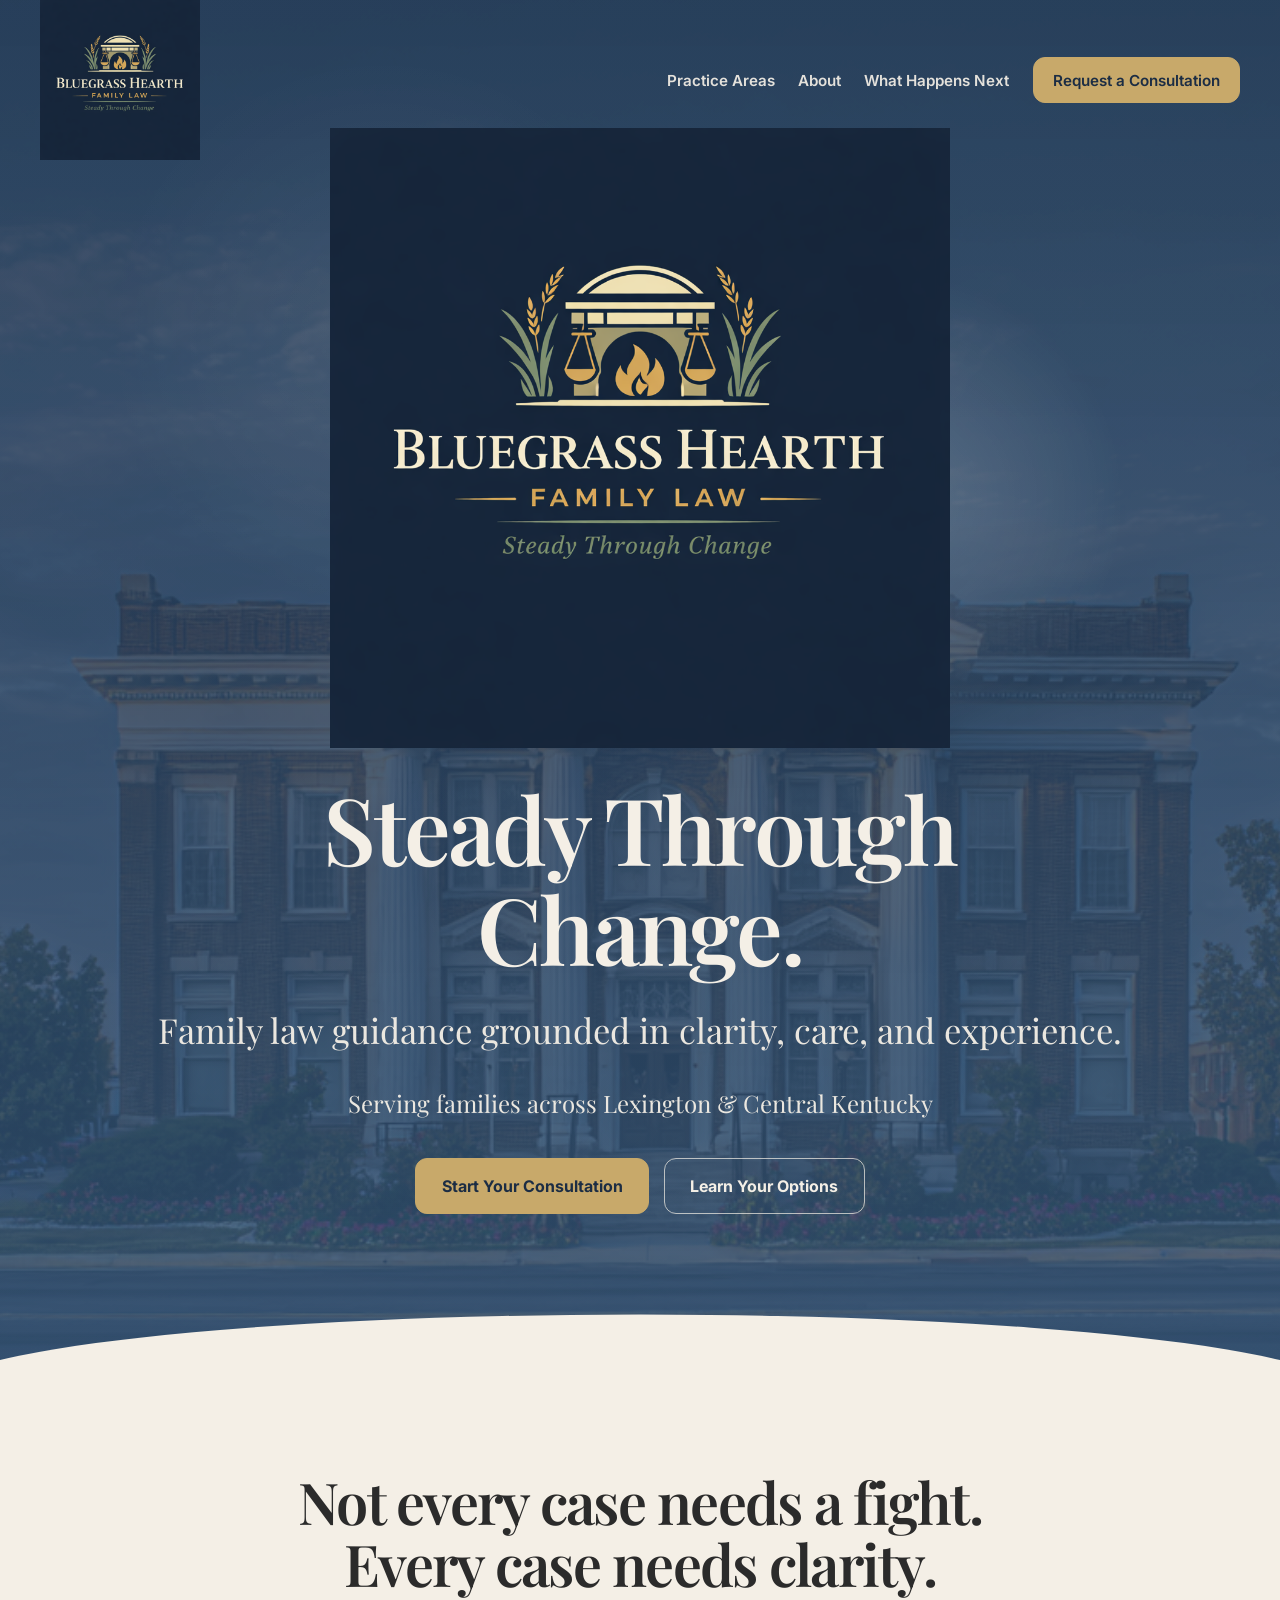
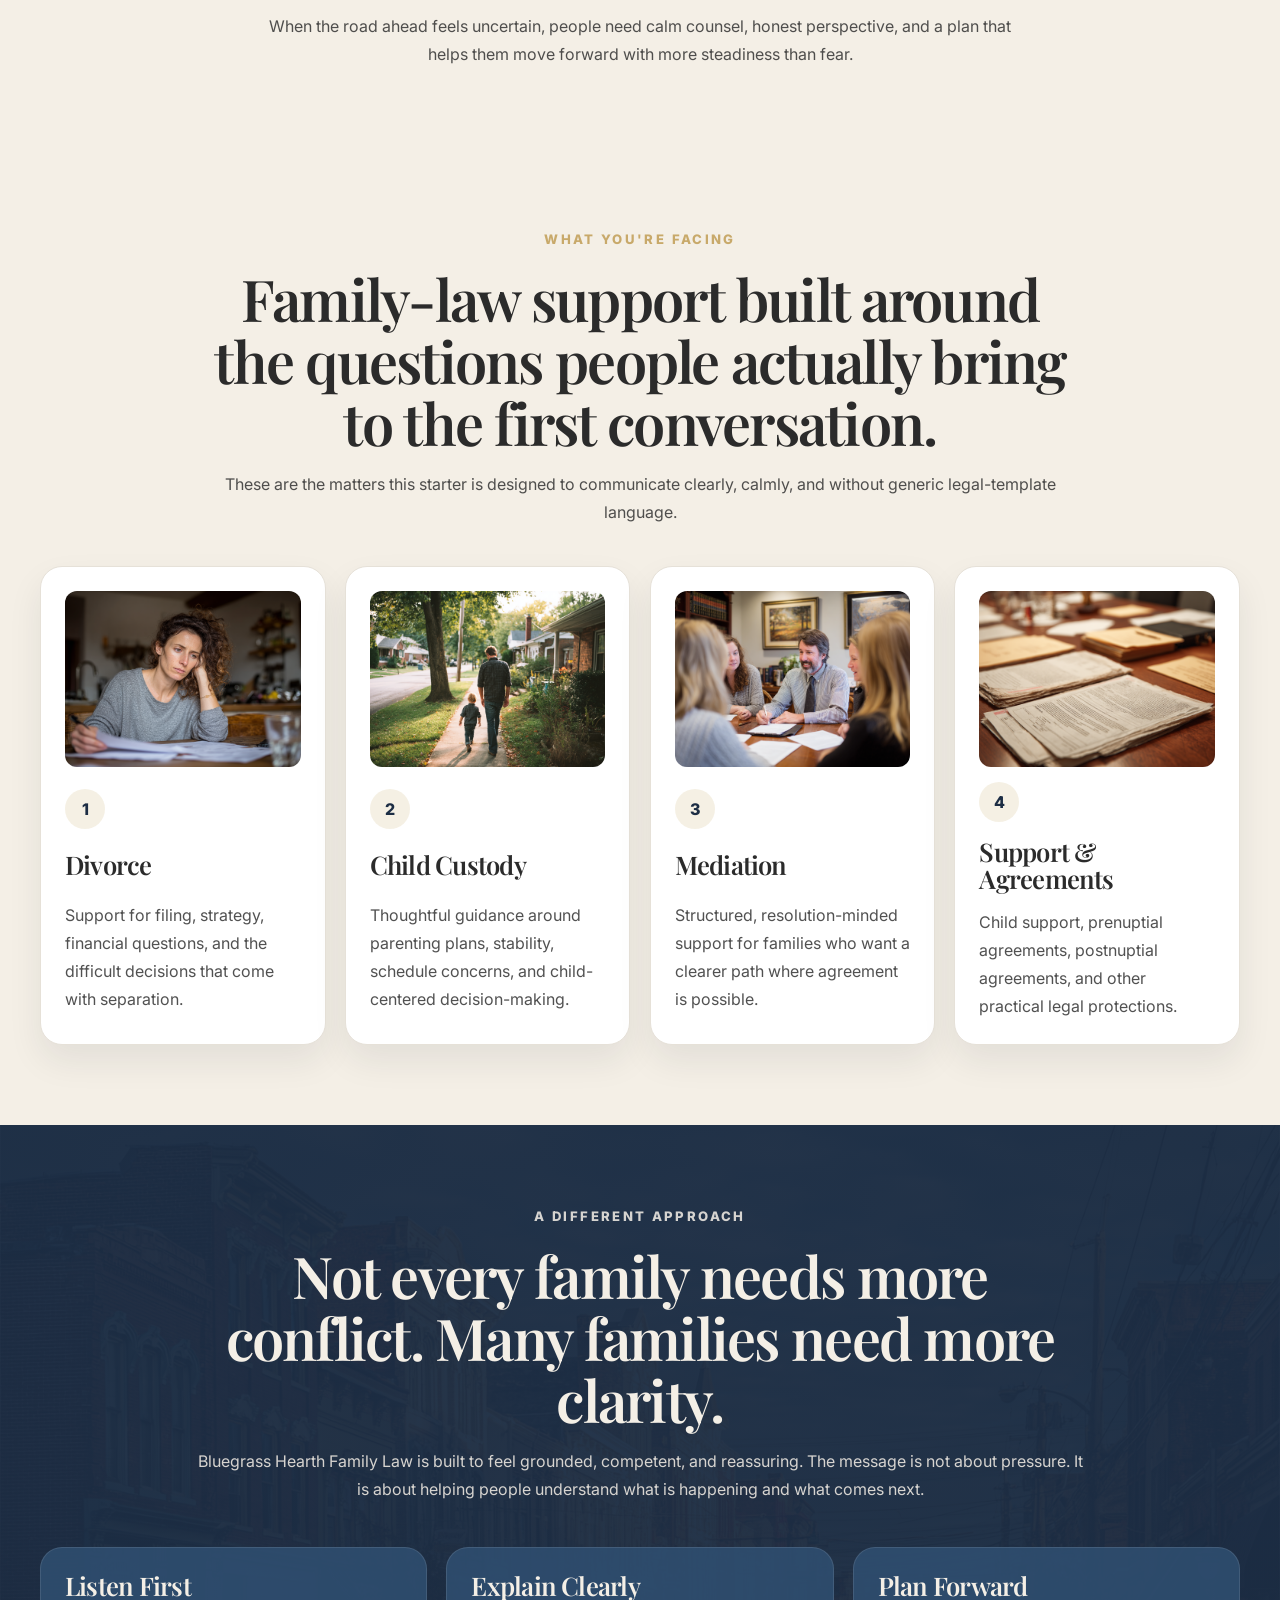
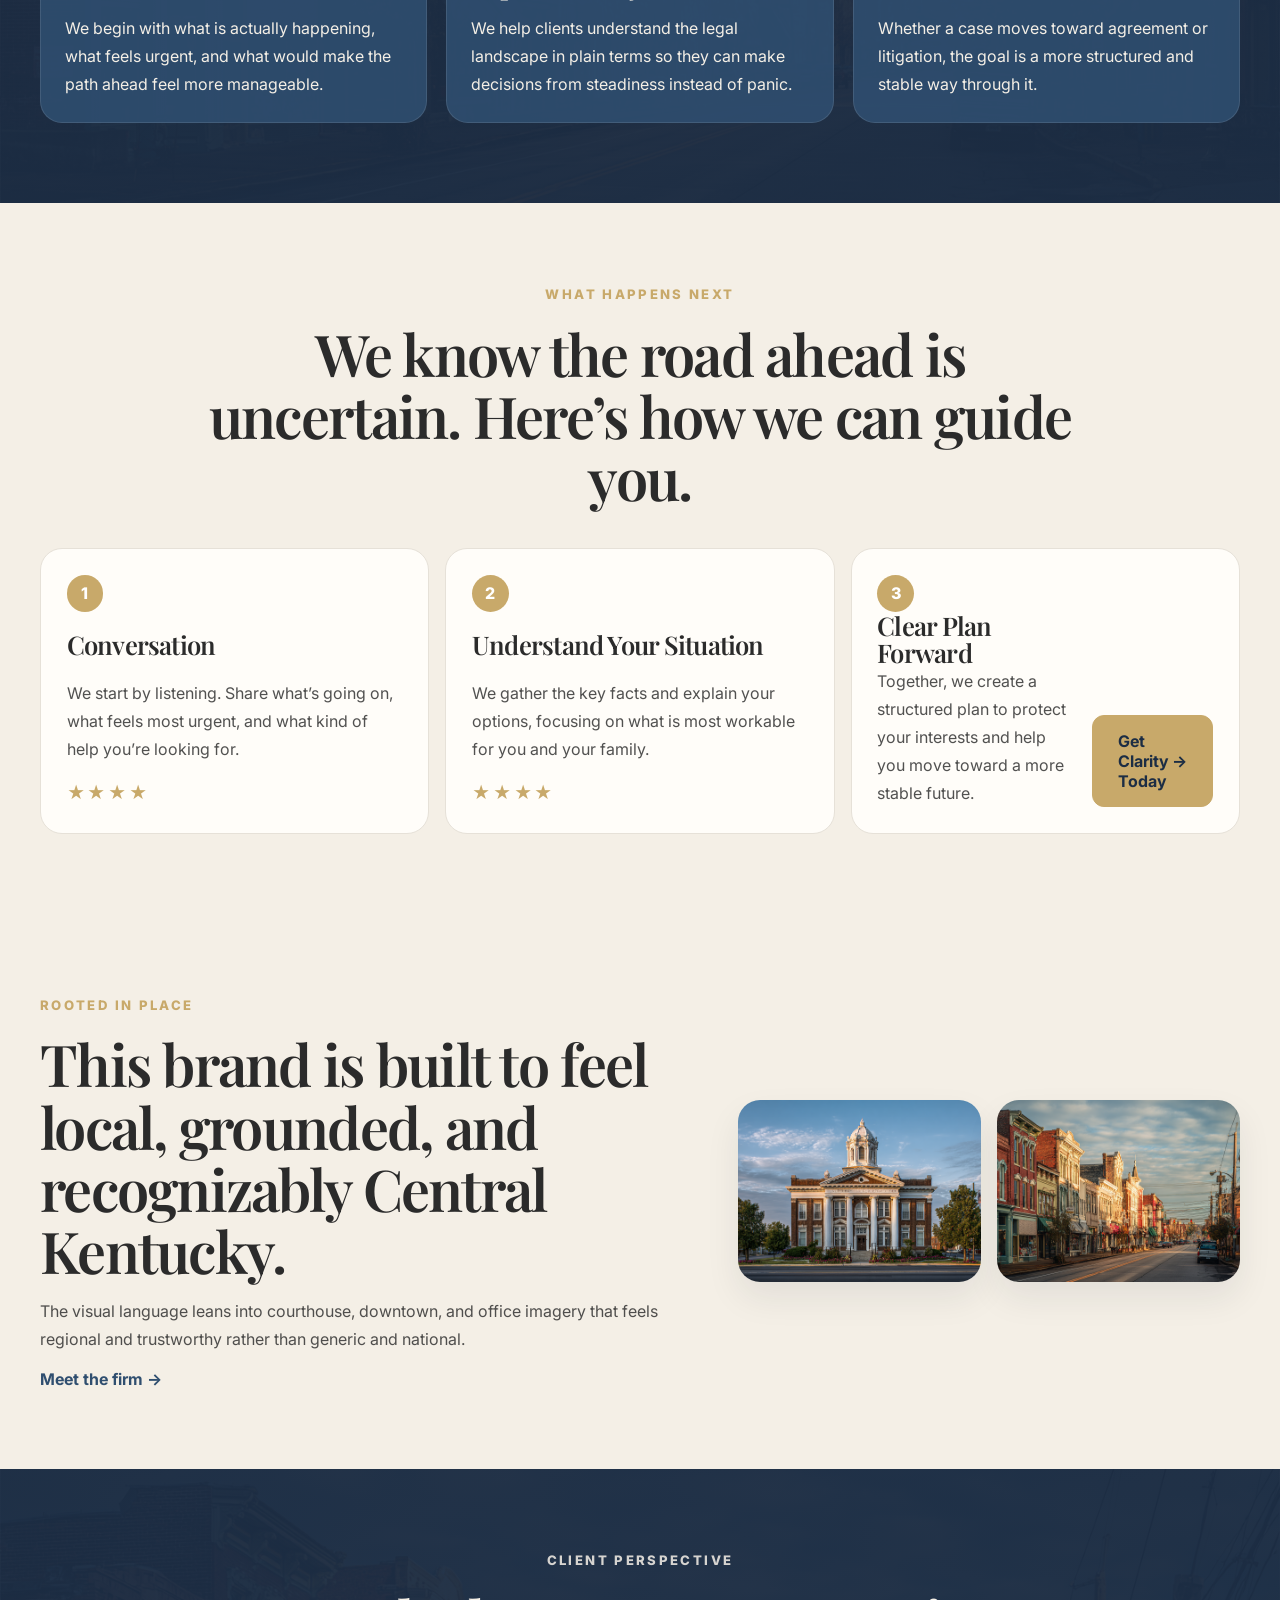
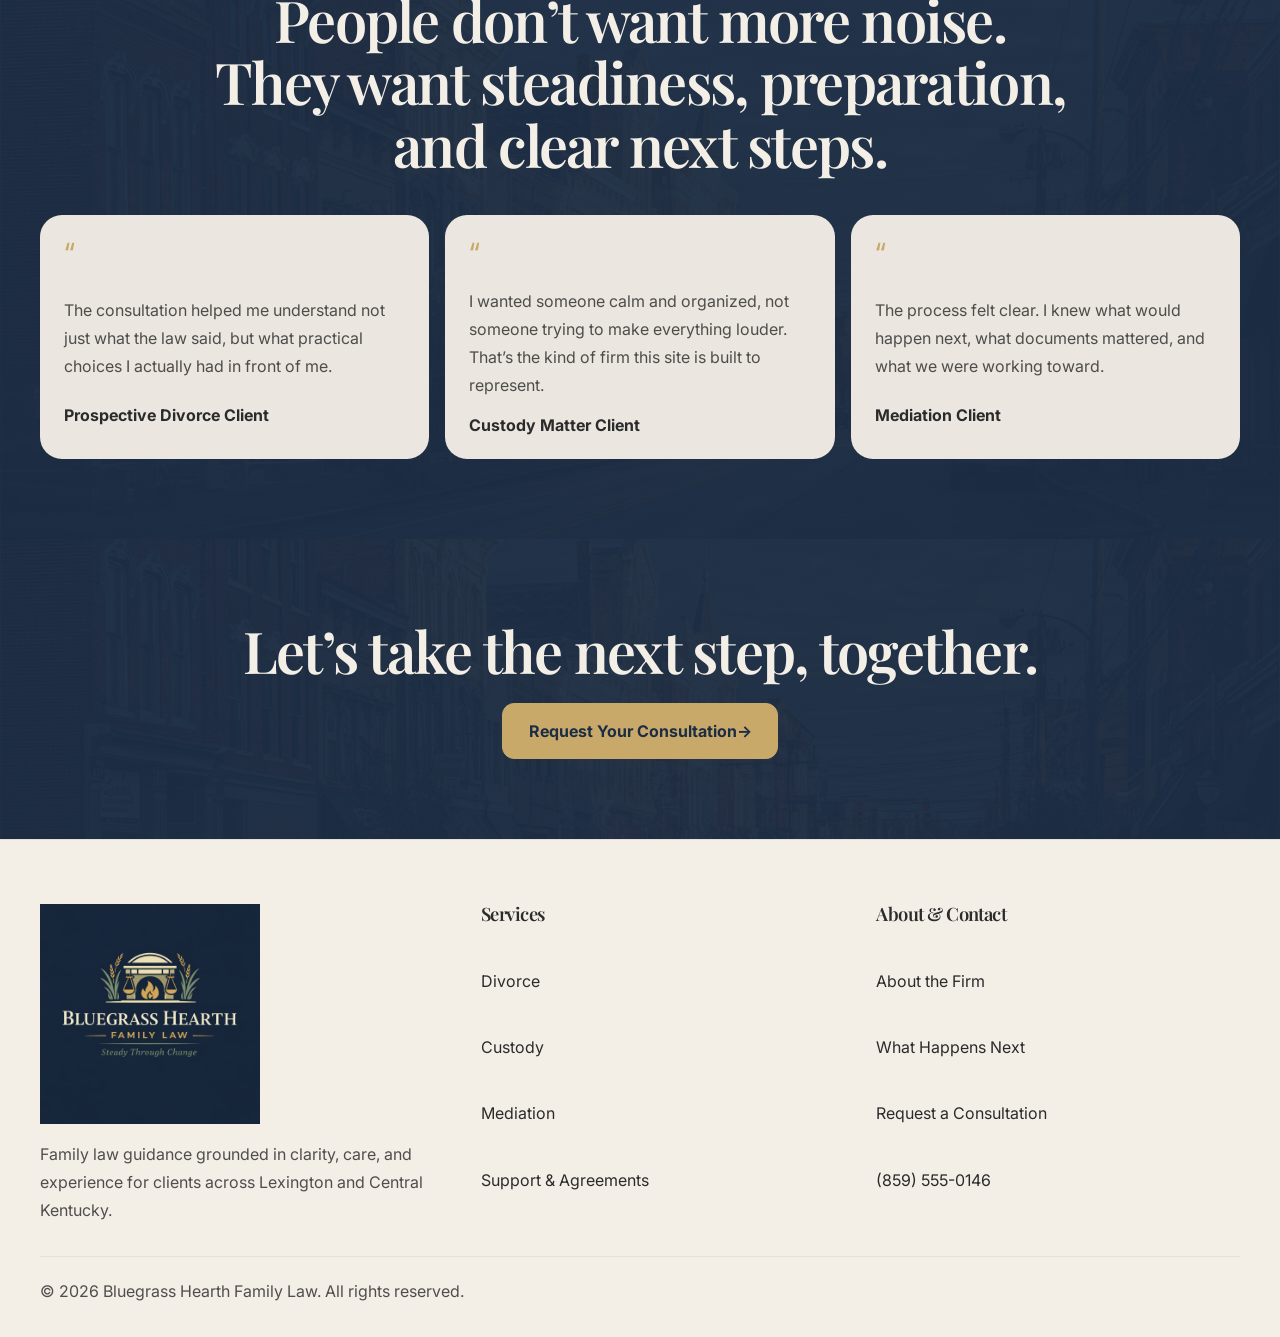
==== commit e94210bb: "Rebuild family law site around Bluegrass Hearth identity" ====
--- a/index.html
+++ b/index.html
@@ -3,11 +3,11 @@
 <head>
   <meta charset="UTF-8">
   <meta name="viewport" content="width=device-width, initial-scale=1.0">
-  <title>Hawthorne Family Law | Family Law Guidance in Richmond, KY</title>
-  <meta name="description" content="Hawthorne Family Law helps clients across Richmond, Lexington, Berea, and Central Kentucky with divorce, custody, mediation, adoption, support matters, and practical next steps.">
+  <title>Bluegrass Hearth Family Law | Family Law In Lexington & Central Kentucky</title>
+  <meta name="description" content="Bluegrass Hearth Family Law offers calm, grounded family law guidance for divorce, custody, mediation, support matters, and agreements across Lexington and Central Kentucky.">
   <link rel="preconnect" href="https://fonts.googleapis.com">
   <link rel="preconnect" href="https://fonts.gstatic.com" crossorigin>
-  <link href="https://fonts.googleapis.com/css2?family=Bitter:wght@500;600;700&family=Public+Sans:wght@400;500;600;700;800&display=swap" rel="stylesheet">
+  <link href="https://fonts.googleapis.com/css2?family=Inter:wght@400;500;600;700;800&family=Playfair+Display:wght@500;600;700&display=swap" rel="stylesheet">
   <link rel="icon" href="assets/icons/favicon.svg" type="image/svg+xml">
   <link rel="stylesheet" href="assets/styles.css">
 </head>
@@ -15,8 +15,8 @@
   <div class="site-shell">
     <header class="site-header">
       <div class="container header-row">
-        <a class="brand" href="index.html" aria-label="Hawthorne Family Law home">
-          <img src="assets/icons/logo.svg" alt="Hawthorne Family Law logo" width="208" height="44">
+        <a class="brand" href="index.html" aria-label="Bluegrass Hearth Family Law home">
+          <img src="assets/images/logo.png" alt="Bluegrass Hearth Family Law logo">
         </a>
         <button class="nav-toggle" type="button" aria-expanded="false" aria-controls="site-nav">
           <span></span>
@@ -27,271 +27,196 @@
         <nav class="site-nav" id="site-nav">
           <a href="practice-areas.html">Practice Areas</a>
           <a href="about.html">About</a>
-          <a href="process.html">What To Expect</a>
+          <a href="process.html">What Happens Next</a>
           <a href="contact.html" class="button button-sm">Request a Consultation</a>
         </nav>
       </div>
     </header>
 
     <main>
-      <section class="hero hero-legal">
-        <div class="container hero-grid">
-          <div class="hero-copy">
-            <p class="eyebrow">Family Law In Richmond & Central Kentucky</p>
-            <h1>Clear guidance for family matters that feel personal, urgent, and hard to navigate alone.</h1>
-            <p class="hero-lead">Hawthorne Family Law helps clients move through divorce, custody, support, mediation, and related family-law matters with preparation, discretion, and steady advocacy at every step.</p>
-            <div class="hero-actions">
-              <a class="button" href="contact.html">Request a Consultation</a>
-              <a class="button button-secondary" href="practice-areas.html">Explore Practice Areas</a>
-            </div>
-            <ul class="hero-points">
-              <li>Thoughtful counsel for high-stress decisions</li>
-              <li>Calm communication and practical next steps</li>
-              <li>Serving Richmond, Lexington, Berea, and nearby communities</li>
-            </ul>
-          </div>
-          <div class="hero-visual">
-            <img src="assets/images/hero-attorney-portrait.png" alt="Lead family law attorney portrait">
-            <div class="hero-card">
-              <p class="eyebrow">Consultation Focus</p>
-              <h2>What clients often need first</h2>
-              <ul class="detail-list">
-                <li>A clear explanation of what happens next</li>
-                <li>A grounded view of options and likely outcomes</li>
-                <li>A plan for protecting children, finances, and peace of mind</li>
-              </ul>
-            </div>
-          </div>
-        </div>
-      </section>
-
-      <section class="credibility-strip">
-        <div class="container credibility-grid">
-          <div>
-            <strong>Divorce & custody</strong>
-            <span>Core family-law services with practical case guidance</span>
-          </div>
-          <div>
-            <strong>Mediation-ready</strong>
-            <span>Resolution-minded strategy when settlement is possible</span>
-          </div>
-          <div>
-            <strong>Discreet support</strong>
-            <span>Professional communication for sensitive matters</span>
-          </div>
-          <div>
-            <strong>Consultation-focused</strong>
-            <span>Built to convert thoughtful prospects without pressure</span>
-          </div>
-        </div>
-      </section>
-
-      <section class="section">
-        <div class="container section-heading">
-          <p class="eyebrow">Practice Areas</p>
-          <h2>Support for the decisions that shape home, parenting, and the next chapter of life.</h2>
-          <p>We built this starter around the matters a family law firm most often needs to explain clearly and compassionately.</p>
-        </div>
-        <div class="container card-grid card-grid-three">
-          <article class="info-card">
-            <img src="assets/icons/icon-divorce.svg" alt="" width="32" height="32">
-            <h3>Divorce & Separation</h3>
-            <p>Guidance on filing, property division, temporary orders, support issues, and long-range decision-making.</p>
-          </article>
-          <article class="info-card">
-            <img src="assets/icons/icon-parents.svg" alt="" width="32" height="32">
-            <h3>Custody & Parenting Plans</h3>
-            <p>Parenting schedules, decision-making authority, modifications, and child-centered preparation.</p>
-          </article>
-          <article class="info-card">
-            <img src="assets/icons/icon-scale.svg" alt="" width="32" height="32">
-            <h3>Child Support</h3>
-            <p>Support calculations, modifications, enforcement questions, and how financial details affect the larger case.</p>
-          </article>
-          <article class="info-card">
-            <img src="assets/icons/icon-olive.svg" alt="" width="32" height="32">
-            <h3>Mediation</h3>
-            <p>Structured resolution support for clients who want a steadier, more efficient path where possible.</p>
-          </article>
-          <article class="info-card">
-            <img src="assets/icons/icon-home.svg" alt="" width="32" height="32">
-            <h3>Adoption</h3>
-            <p>Warm, organized legal support for families moving through adoption-related requirements and filings.</p>
-          </article>
-          <article class="info-card">
-            <img src="assets/icons/icon-shield.svg" alt="" width="32" height="32">
-            <h3>Protective Orders & Agreements</h3>
-            <p>Help with protective orders, prenuptial agreements, and postnuptial agreements that require care and clarity.</p>
-          </article>
-        </div>
-      </section>
-
-      <section class="section section-accent">
-        <div class="container split-layout">
-          <div class="split-copy">
-            <p class="eyebrow">Why Clients Choose The Firm</p>
-            <h2>Steady, organized representation without added noise.</h2>
-            <p>People looking for a family law attorney are often carrying stress long before they make the first call. The site positions the firm as calm, prepared, and able to help clients move from uncertainty toward a workable plan.</p>
-            <div class="value-list">
-              <div class="value-item">
-                <img src="assets/icons/icon-guidance.svg" alt="" width="28" height="28">
-                <div>
-                  <h3>Clarity early</h3>
-                  <p>Prospective clients quickly understand what the firm handles, how the process works, and what a consultation can accomplish.</p>
-                </div>
+      <section class="hero">
+        <div class="container hero-inner">
+          <img class="hero-mark" src="assets/images/logo.png" alt="Bluegrass Hearth Family Law logo">
+          <h1 class="hero-title">Steady Through Change.</h1>
+          <p class="hero-subtitle">Family law guidance grounded in clarity, care, and experience.</p>
+          <p class="hero-location">Serving families across Lexington &amp; Central Kentucky</p>
+          <div class="hero-actions">
+            <a class="button" href="contact.html">Start Your Consultation</a>
+            <a class="button button-secondary" href="practice-areas.html">Learn Your Options</a>
+          </div>
+        </div>
+      </section>
+
+      <section class="section section-cream reveal">
+        <div class="container intro-block">
+          <h2>Not every case needs a fight. Every case needs clarity.</h2>
+          <p>When the road ahead feels uncertain, people need calm counsel, honest perspective, and a plan that helps them move forward with more steadiness than fear.</p>
+        </div>
+      </section>
+
+      <section class="section section-cream reveal">
+        <div class="container">
+          <div class="section-heading">
+            <p class="eyebrow">What You're Facing</p>
+            <h2>Family-law support built around the questions people actually bring to the first conversation.</h2>
+            <p>These are the matters this starter is designed to communicate clearly, calmly, and without generic legal-template language.</p>
+          </div>
+          <div class="areas-grid">
+            <article class="area-card">
+              <img src="assets/images/practice-divorce.png" alt="Woman reviewing family legal paperwork at kitchen table">
+              <span class="area-card-icon">1</span>
+              <h3>Divorce</h3>
+              <p>Support for filing, strategy, financial questions, and the difficult decisions that come with separation.</p>
+            </article>
+            <article class="area-card">
+              <img src="assets/images/practice-custody.png" alt="Parent and child walking together in a quiet Kentucky neighborhood">
+              <span class="area-card-icon">2</span>
+              <h3>Child Custody</h3>
+              <p>Thoughtful guidance around parenting plans, stability, schedule concerns, and child-centered decision-making.</p>
+            </article>
+            <article class="area-card">
+              <img src="assets/images/practice-mediation.png" alt="Attorney and clients in mediation meeting around a table">
+              <span class="area-card-icon">3</span>
+              <h3>Mediation</h3>
+              <p>Structured, resolution-minded support for families who want a clearer path where agreement is possible.</p>
+            </article>
+            <article class="area-card">
+              <img src="assets/images/process-legal-notes.png" alt="Close-up of legal notes and custody schedule drafts">
+              <span class="area-card-icon">4</span>
+              <h3>Support &amp; Agreements</h3>
+              <p>Child support, prenuptial agreements, postnuptial agreements, and other practical legal protections.</p>
+            </article>
+          </div>
+        </div>
+      </section>
+
+      <section class="section section-blue reveal">
+        <div class="container">
+          <div class="contrast-quote">
+            <p class="eyebrow">A Different Approach</p>
+            <h2>Not every family needs more conflict. Many families need more clarity.</h2>
+            <p>Bluegrass Hearth Family Law is built to feel grounded, competent, and reassuring. The message is not about pressure. It is about helping people understand what is happening and what comes next.</p>
+          </div>
+          <div class="difference-grid">
+            <article class="difference-card">
+              <h3>Listen First</h3>
+              <p>We begin with what is actually happening, what feels urgent, and what would make the path ahead feel more manageable.</p>
+            </article>
+            <article class="difference-card">
+              <h3>Explain Clearly</h3>
+              <p>We help clients understand the legal landscape in plain terms so they can make decisions from steadiness instead of panic.</p>
+            </article>
+            <article class="difference-card">
+              <h3>Plan Forward</h3>
+              <p>Whether a case moves toward agreement or litigation, the goal is a more structured and stable way through it.</p>
+            </article>
+          </div>
+        </div>
+      </section>
+
+      <section class="section section-cream reveal">
+        <div class="container">
+          <div class="section-heading">
+            <p class="eyebrow">What Happens Next</p>
+            <h2>We know the road ahead is uncertain. Here’s how we can guide you.</h2>
+          </div>
+          <div class="process-grid">
+            <article class="process-card">
+              <span class="process-number">1</span>
+              <h3>Conversation</h3>
+              <p>We start by listening. Share what’s going on, what feels most urgent, and what kind of help you’re looking for.</p>
+              <div class="process-stars">★★★★</div>
+            </article>
+            <article class="process-card">
+              <span class="process-number">2</span>
+              <h3>Understand Your Situation</h3>
+              <p>We gather the key facts and explain your options, focusing on what is most workable for you and your family.</p>
+              <div class="process-stars">★★★★</div>
+            </article>
+            <article class="process-card process-card-cta">
+              <div>
+                <span class="process-number">3</span>
+                <h3>Clear Plan Forward</h3>
+                <p>Together, we create a structured plan to protect your interests and help you move toward a more stable future.</p>
               </div>
-              <div class="value-item">
-                <img src="assets/icons/icon-discretion.svg" alt="" width="28" height="28">
-                <div>
-                  <h3>Discretion throughout</h3>
-                  <p>The tone signals professionalism and emotional intelligence without drifting into vague or sentimental messaging.</p>
-                </div>
-              </div>
-              <div class="value-item">
-                <img src="assets/icons/icon-preparation.svg" alt="" width="28" height="28">
-                <div>
-                  <h3>Preparation that shows</h3>
-                  <p>Every section is designed to build confidence that the attorney is organized, responsive, and ready to guide difficult decisions well.</p>
-                </div>
-              </div>
-            </div>
-          </div>
-          <div class="split-media">
-            <img src="assets/images/consultation-scene.png" alt="Family law attorney seated with client in consultation">
-          </div>
-        </div>
-      </section>
-
-      <section class="section section-local">
-        <div class="container local-grid">
-          <div class="local-copy">
-            <p class="eyebrow">Local Presence</p>
-            <h2>A family-law firm can feel grounded, modern, and unmistakably local at the same time.</h2>
-            <p>This direction leans into a trusted community presence instead of generic legal-template polish, with visual cues that feel closer to Richmond and Central Kentucky than to a broad national law-firm brand.</p>
-          </div>
-          <div class="local-images">
+              <a class="button button-inline" href="contact.html">Get Clarity Today</a>
+            </article>
+          </div>
+        </div>
+      </section>
+
+      <section class="section section-cream reveal">
+        <div class="container image-band">
+          <div class="image-band-copy">
+            <p class="eyebrow">Rooted In Place</p>
+            <h2>This brand is built to feel local, grounded, and recognizably Central Kentucky.</h2>
+            <p>The visual language leans into courthouse, downtown, and office imagery that feels regional and trustworthy rather than generic and national.</p>
+            <a class="text-link" href="about.html">Meet the firm</a>
+          </div>
+          <div class="image-stack">
             <img src="assets/images/local-courthouse.png" alt="Small town Kentucky courthouse exterior">
             <img src="assets/images/local-downtown-richmond.png" alt="Historic downtown Richmond Kentucky streetscape">
           </div>
         </div>
       </section>
 
-      <section class="section section-dark">
-        <div class="container process-grid">
-          <div class="section-heading section-heading-left">
-            <p class="eyebrow">What To Expect</p>
-            <h2>A calmer process starts with knowing what the next step actually is.</h2>
-            <p>The first version of the site explains the client journey in a way that reduces uncertainty and helps consultations feel more intentional.</p>
-          </div>
-          <div class="process-steps">
-            <article>
-              <span>01</span>
-              <h3>Reach Out</h3>
-              <p>Clients submit an inquiry and share the broad outline of what is happening and what concerns feel most urgent.</p>
-            </article>
-            <article>
-              <span>02</span>
-              <h3>Initial Consultation</h3>
-              <p>The attorney clarifies the legal landscape, identifies immediate priorities, and explains practical options.</p>
-            </article>
-            <article>
-              <span>03</span>
-              <h3>Strategy & Preparation</h3>
-              <p>The case plan is organized around facts, documentation, timelines, and decisions that affect the outcome.</p>
-            </article>
-            <article>
-              <span>04</span>
-              <h3>Resolution Or Litigation</h3>
-              <p>The firm works toward a fair and workable resolution while preparing thoroughly for court when needed.</p>
-            </article>
-          </div>
-        </div>
-      </section>
-
-      <section class="section">
-        <div class="container split-layout split-layout-reverse">
-          <div class="split-media">
-            <img src="assets/images/attorney-bio-portrait.png" alt="Attorney bio portrait">
-          </div>
-          <div class="split-copy">
-            <p class="eyebrow">Attorney Preview</p>
-            <h2>Designed for a small firm or solo attorney with a composed, high-trust presence.</h2>
-            <p>Hawthorne Family Law is framed as the kind of practice clients choose when they want legal guidance that feels smart, direct, and respectful of what is at stake. The bio preview section is intentionally simple to make future attorney headshots and credentials easy to swap in.</p>
-            <p>Use this section later for attorney background, bar admissions, leadership notes, community involvement, or a short founder story that strengthens trust without overwhelming the homepage.</p>
-            <a class="text-link" href="about.html">View the attorney page</a>
-          </div>
-        </div>
-      </section>
-
-      <section class="section">
-        <div class="container faq-grid">
-          <div>
-            <p class="eyebrow">FAQ</p>
-            <h2>Questions prospective clients often ask before they reach out.</h2>
-          </div>
-          <div class="faq-list">
-            <details open>
-              <summary>What happens in the first consultation?</summary>
-              <p>The consultation is a chance to explain what is going on, understand the immediate legal issues, and leave with a clearer sense of options and next steps.</p>
-            </details>
-            <details>
-              <summary>Do I have to be sure I am ready to file before I call?</summary>
-              <p>No. Many people reach out while they are still gathering information and trying to understand what a legal process might involve.</p>
-            </details>
-            <details>
-              <summary>Can family-law matters be resolved outside of court?</summary>
-              <p>Some matters can be resolved through negotiation or mediation, while others require a stronger litigation posture. The right path depends on the facts and the people involved.</p>
-            </details>
-            <details>
-              <summary>Do you handle cases involving children?</summary>
-              <p>Yes. The starter is built around custody, parenting plans, support matters, and related family-law concerns where children are central to the case.</p>
-            </details>
-          </div>
-        </div>
-      </section>
-
-      <section class="cta-band">
-        <div class="container cta-grid">
-          <div class="cta-copy">
-            <p class="eyebrow">Consultation Request</p>
-            <h2>When the situation is personal, the first step should still feel clear.</h2>
-            <p>Invite prospective clients to share what is happening, what feels urgent, and what kind of guidance they are looking for next.</p>
-            <a class="button" href="contact.html">Request a Consultation</a>
-          </div>
-          <div class="cta-panel">
-            <p class="eyebrow">Built For Conversion</p>
-            <ul class="detail-list">
-              <li>Simple contact flow</li>
-              <li>Practice-area entry points for SEO</li>
-              <li>Easy to localize for another city or region</li>
-            </ul>
-          </div>
+      <section class="section section-blue reveal">
+        <div class="container">
+          <div class="section-heading">
+            <p class="eyebrow">Client Perspective</p>
+            <h2>People don’t want more noise. They want steadiness, preparation, and clear next steps.</h2>
+          </div>
+          <div class="testimonial-grid">
+            <article class="testimonial-card">
+              <div class="quote-mark">“</div>
+              <p>The consultation helped me understand not just what the law said, but what practical choices I actually had in front of me.</p>
+              <strong>Prospective Divorce Client</strong>
+            </article>
+            <article class="testimonial-card">
+              <div class="quote-mark">“</div>
+              <p>I wanted someone calm and organized, not someone trying to make everything louder. That’s the kind of firm this site is built to represent.</p>
+              <strong>Custody Matter Client</strong>
+            </article>
+            <article class="testimonial-card">
+              <div class="quote-mark">“</div>
+              <p>The process felt clear. I knew what would happen next, what documents mattered, and what we were working toward.</p>
+              <strong>Mediation Client</strong>
+            </article>
+          </div>
+        </div>
+      </section>
+
+      <section class="section section-blue reveal">
+        <div class="container center-cta">
+          <h2>Let’s take the next step, together.</h2>
+          <a class="button button-inline" href="contact.html">Request Your Consultation</a>
         </div>
       </section>
     </main>
 
     <footer class="site-footer">
       <div class="container footer-grid">
-        <div>
-          <img src="assets/icons/logo.svg" alt="Hawthorne Family Law logo" width="208" height="44">
-          <p>Family law guidance for clients seeking clarity, discretion, and steady next steps across Richmond and Central Kentucky.</p>
-        </div>
-        <div>
-          <h3>Explore</h3>
-          <a href="practice-areas.html">Practice Areas</a>
-          <a href="about.html">About</a>
-          <a href="process.html">What To Expect</a>
-          <a href="contact.html">Contact</a>
-        </div>
-        <div>
-          <h3>Contact</h3>
+        <div class="footer-brand">
+          <img src="assets/images/logo.png" alt="Bluegrass Hearth Family Law logo">
+          <p>Family law guidance grounded in clarity, care, and experience for clients across Lexington and Central Kentucky.</p>
+        </div>
+        <div class="footer-links">
+          <h3>Services</h3>
+          <a href="practice-areas.html">Divorce</a>
+          <a href="practice-areas.html">Custody</a>
+          <a href="practice-areas.html">Mediation</a>
+          <a href="practice-areas.html">Support & Agreements</a>
+        </div>
+        <div class="footer-links">
+          <h3>About & Contact</h3>
+          <a href="about.html">About the Firm</a>
+          <a href="process.html">What Happens Next</a>
+          <a href="contact.html">Request a Consultation</a>
           <a href="tel:8595550146">(859) 555-0146</a>
-          <a href="mailto:hello@hawthornefamilylaw.com">hello@hawthornefamilylaw.com</a>
-          <p>Richmond, Kentucky</p>
         </div>
       </div>
       <div class="container footer-bottom">
-        <p>&copy; <span data-year></span> Hawthorne Family Law. All rights reserved.</p>
+        <p>&copy; <span data-year></span> Bluegrass Hearth Family Law. All rights reserved.</p>
       </div>
     </footer>
   </div>
--- a/assets/styles.css
+++ b/assets/styles.css
@@ -1,18 +1,18 @@
 :root {
-  --bg: #fcfbf7;
-  --paper: #fffdf8;
-  --paper-alt: #f4f1e8;
-  --ink: #1f2529;
-  --muted: #5d676d;
-  --line: rgba(31, 37, 41, 0.14);
-  --line-strong: rgba(31, 37, 41, 0.28);
-  --denim: #35546b;
-  --sage: #6b8072;
-  --cedar: #90634d;
-  --peach: #d7a37f;
-  --container: 1160px;
-  --radius: 16px;
-  --radius-sm: 10px;
+  --blue-900: #1c2d44;
+  --blue-700: #2f4e6f;
+  --gold-500: #c8a96a;
+  --gold-400: #d8bb7a;
+  --cream-100: #f4efe6;
+  --cream-50: #fbf8f2;
+  --sage-500: #7e9a8b;
+  --text-dark: #2b2b2b;
+  --divider: #e6e1d8;
+  --white: #ffffff;
+  --container: 1200px;
+  --radius: 22px;
+  --radius-sm: 16px;
+  --shadow-soft: 0 16px 34px rgba(21, 32, 49, 0.08);
 }
 
 *,
@@ -27,11 +27,9 @@
 
 body {
   margin: 0;
-  font-family: "Public Sans", "Segoe UI", sans-serif;
-  color: var(--ink);
-  background:
-    linear-gradient(90deg, rgba(107, 128, 114, 0.045) 0, rgba(107, 128, 114, 0.045) 1px, transparent 1px, transparent 120px),
-    linear-gradient(180deg, #fffdf8 0%, #fcfbf7 100%);
+  font-family: "Inter", "Segoe UI", sans-serif;
+  color: var(--text-dark);
+  background: var(--cream-50);
 }
 
 img {
@@ -47,30 +45,30 @@
 
 p {
   margin: 0;
-  color: var(--muted);
-  line-height: 1.78;
+  line-height: 1.75;
+  color: rgba(43, 43, 43, 0.82);
 }
 
 h1,
 h2,
 h3 {
   margin: 0;
-  font-family: "Bitter", Georgia, serif;
+  font-family: "Playfair Display", Georgia, serif;
   font-weight: 600;
-  line-height: 1.05;
-  letter-spacing: -0.02em;
+  letter-spacing: -0.03em;
+  line-height: 1.08;
 }
 
 h1 {
-  font-size: clamp(3rem, 7vw, 5.3rem);
+  font-size: clamp(3.2rem, 8vw, 5.8rem);
 }
 
 h2 {
-  font-size: clamp(2rem, 4.2vw, 3.6rem);
+  font-size: clamp(2.2rem, 4.5vw, 4rem);
 }
 
 h3 {
-  font-size: clamp(1.25rem, 2vw, 1.6rem);
+  font-size: clamp(1.35rem, 2vw, 1.9rem);
 }
 
 ul {
@@ -96,28 +94,18 @@
   margin: 0 auto;
 }
 
-.site-shell {
-  position: relative;
-  overflow: hidden;
-}
-
-.site-shell::before {
-  content: "";
-  position: absolute;
-  inset: 0;
-  background:
-    linear-gradient(180deg, transparent 0%, rgba(53, 84, 107, 0.02) 100%),
-    url("icons/pattern-grid.svg") top center / 920px repeat-y;
-  opacity: 0.22;
-  pointer-events: none;
-}
-
 .site-header {
-  position: sticky;
-  top: 0;
-  z-index: 20;
-  background: rgba(252, 251, 247, 0.96);
-  border-bottom: 1px solid var(--line);
+  position: fixed;
+  inset: 0 0 auto 0;
+  z-index: 40;
+  transition: background-color 180ms ease, box-shadow 180ms ease, border-color 180ms ease;
+  border-bottom: 1px solid transparent;
+}
+
+.site-header.is-scrolled {
+  background: rgba(28, 45, 68, 0.96);
+  border-color: rgba(255, 255, 255, 0.08);
+  box-shadow: 0 8px 22px rgba(14, 20, 30, 0.18);
 }
 
 .header-row {
@@ -125,27 +113,24 @@
   align-items: center;
   justify-content: space-between;
   gap: 2rem;
-  padding: 1rem 0;
+  min-height: 84px;
 }
 
 .brand img {
-  width: 208px;
+  width: 160px;
   height: auto;
 }
 
 .site-nav {
   display: flex;
   align-items: center;
-  gap: 1.4rem;
+  gap: 1.45rem;
+  color: rgba(244, 239, 230, 0.92);
 }
 
 .site-nav a {
-  font-size: 0.94rem;
-  font-weight: 700;
-}
-
-.site-nav a[aria-current="page"] {
-  color: var(--denim);
+  font-size: 0.95rem;
+  font-weight: 600;
 }
 
 .nav-toggle {
@@ -160,308 +145,433 @@
   width: 24px;
   height: 2px;
   margin: 5px 0;
-  background: var(--ink);
+  background: var(--cream-100);
 }
 
 .button {
   display: inline-flex;
   align-items: center;
   justify-content: center;
-  min-height: 52px;
-  padding: 0.92rem 1.45rem;
-  border: 1px solid var(--denim);
-  border-radius: 999px;
-  background: var(--denim);
-  color: #fff;
-  font-weight: 800;
-  transition: background 180ms ease, color 180ms ease, border-color 180ms ease;
+  min-height: 56px;
+  padding: 0.95rem 1.6rem;
+  border-radius: 12px;
+  border: 1px solid var(--gold-500);
+  background: var(--gold-500);
+  color: var(--blue-900);
+  font-weight: 700;
+  font-size: 1rem;
+  transition: transform 160ms ease, background-color 160ms ease, border-color 160ms ease;
 }
 
 .button:hover,
 .button:focus-visible {
-  background: #284255;
-  border-color: #284255;
+  transform: translateY(-1px);
+  background: var(--gold-400);
+  border-color: var(--gold-400);
 }
 
 .button-secondary {
   background: transparent;
-  color: var(--ink);
-  border-color: var(--line-strong);
+  color: var(--cream-100);
+  border-color: rgba(244, 239, 230, 0.7);
 }
 
 .button-secondary:hover,
 .button-secondary:focus-visible {
-  background: rgba(53, 84, 107, 0.06);
-  border-color: var(--denim);
+  background: rgba(244, 239, 230, 0.1);
+  border-color: var(--cream-100);
 }
 
 .button-sm {
-  min-height: 44px;
-  padding: 0.72rem 1.15rem;
+  min-height: 46px;
+  padding: 0.78rem 1.2rem;
+  font-size: 0.95rem;
+}
+
+.button-inline::after,
+.text-link::after {
+  content: "  ->";
 }
 
 .eyebrow {
-  color: var(--cedar);
+  color: var(--gold-500);
+  text-transform: uppercase;
+  letter-spacing: 0.18em;
   font-size: 0.82rem;
   font-weight: 800;
-  letter-spacing: 0.18em;
-  text-transform: uppercase;
-}
-
-.hero,
-.page-hero,
-.section {
-  padding: 5.5rem 0;
-}
-
-.hero-legal {
+}
+
+.site-shell {
+  overflow: hidden;
+}
+
+.hero {
   position: relative;
-  padding-top: 3.5rem;
-  border-bottom: 1px solid var(--line);
+  min-height: 100vh;
+  display: flex;
+  align-items: center;
+  justify-content: center;
+  text-align: center;
+  padding: 8rem 0 11rem;
   background:
-    linear-gradient(180deg, rgba(244, 241, 232, 0.9) 0%, rgba(252, 251, 247, 0.72) 100%);
-}
-
-.hero-grid,
-.split-layout,
-.faq-grid,
-.contact-grid,
-.process-grid,
-.cta-grid {
-  display: grid;
-  grid-template-columns: minmax(0, 1.05fr) minmax(0, 0.95fr);
-  gap: 2.25rem;
-  align-items: start;
-}
-
-.hero-copy,
-.page-hero-copy,
-.split-copy,
-.section-heading {
-  display: grid;
-  gap: 1rem;
-}
-
-.hero-copy {
-  padding-right: 2rem;
-}
-
-.hero-copy h1 {
-  max-width: 11ch;
-}
-
-.hero-lead {
-  max-width: 44rem;
-  font-size: 1.06rem;
+    linear-gradient(180deg, rgba(28, 45, 68, 0.88), rgba(47, 78, 111, 0.82)),
+    url("images/local-courthouse.png") center/cover no-repeat;
+  color: var(--cream-100);
+}
+
+.hero::before {
+  content: "";
+  position: absolute;
+  inset: 0;
+  background:
+    radial-gradient(circle at 70% 36%, rgba(255, 255, 255, 0.16), transparent 18%),
+    radial-gradient(circle at 30% 24%, rgba(255, 255, 255, 0.06), transparent 20%),
+    linear-gradient(180deg, rgba(28, 45, 68, 0.2), rgba(28, 45, 68, 0.2));
+  mix-blend-mode: screen;
+}
+
+.hero::after {
+  content: "";
+  position: absolute;
+  left: -5%;
+  right: -5%;
+  bottom: -1px;
+  height: 170px;
+  background: var(--cream-100);
+  border-radius: 50% 50% 0 0 / 46% 46% 0 0;
+  transform: translateY(55%);
+}
+
+.hero-inner {
+  position: relative;
+  z-index: 1;
+  display: grid;
+  gap: 1.35rem;
+  justify-items: center;
+}
+
+.hero-mark {
+  width: min(100%, 620px);
+  margin-bottom: 0.5rem;
+}
+
+.hero-title {
+  max-width: 12ch;
+  color: var(--cream-100);
+}
+
+.hero-subtitle,
+.hero-location {
+  color: rgba(244, 239, 230, 0.95);
+  font-family: "Playfair Display", Georgia, serif;
+}
+
+.hero-subtitle {
+  font-size: clamp(1.4rem, 2.7vw, 2.2rem);
+}
+
+.hero-location {
+  font-size: clamp(1.1rem, 2vw, 1.5rem);
 }
 
 .hero-actions {
   display: flex;
   flex-wrap: wrap;
-  gap: 1rem;
-  margin-top: 0.5rem;
-}
-
-.hero-points {
-  display: grid;
-  grid-template-columns: 1fr;
+  justify-content: center;
   gap: 0.9rem;
-  margin-top: 1rem;
-  max-width: 34rem;
-}
-
-.hero-points li {
-  position: relative;
-  padding-left: 1.15rem;
-  color: var(--ink);
-  font-size: 0.95rem;
-  font-weight: 600;
-}
-
-.hero-points li::before {
-  content: "";
-  position: absolute;
-  left: 0;
-  top: 0.62rem;
-  width: 0.42rem;
-  height: 0.42rem;
-  border-radius: 999px;
-  background: var(--cedar);
-}
-
-.hero-visual {
-  display: grid;
-  gap: 1rem;
-}
-
-.hero-visual > img,
-.split-media img,
-.contact-illustration img,
-.service-detail > img {
-  border: 1px solid var(--line);
-  border-radius: 0;
-  aspect-ratio: 5 / 6;
-  object-fit: cover;
-  background: #fff;
-}
-
-.section-local {
-  border-bottom: 1px solid var(--line);
-}
-
-.local-grid {
-  display: grid;
-  grid-template-columns: minmax(0, 0.95fr) minmax(0, 1.05fr);
-  gap: 2rem;
-  align-items: start;
-}
-
-.local-copy {
-  display: grid;
-  gap: 1rem;
-}
-
-.local-images {
-  display: grid;
-  grid-template-columns: repeat(2, minmax(0, 1fr));
-  gap: 1rem;
-}
-
-.local-images img {
-  border: 1px solid var(--line);
+  margin-top: 0.8rem;
+}
+
+.section {
+  padding: 5rem 0;
+}
+
+.section-cream {
+  background: var(--cream-100);
+  color: var(--text-dark);
+}
+
+.section-blue {
+  background:
+    linear-gradient(180deg, rgba(28, 45, 68, 0.96), rgba(28, 45, 68, 0.96)),
+    url("images/local-downtown-richmond.png") center/cover no-repeat;
+  color: var(--cream-100);
+}
+
+.section-blue p,
+.section-blue .section-heading p,
+.section-blue .supporting-copy,
+.section-blue .text-link {
+  color: rgba(244, 239, 230, 0.86);
+}
+
+.section-heading {
+  display: grid;
+  gap: 1rem;
+  text-align: center;
+  max-width: 54rem;
+  margin: 0 auto 2.5rem;
+}
+
+.intro-block {
+  display: grid;
+  gap: 1.1rem;
+  text-align: center;
+  max-width: 48rem;
+  margin: 0 auto;
+}
+
+.areas-grid {
+  display: grid;
+  grid-template-columns: repeat(4, minmax(0, 1fr));
+  gap: 1.2rem;
+}
+
+.area-card {
+  display: grid;
+  gap: 0.95rem;
+  padding: 1.5rem;
+  border-radius: var(--radius);
+  background: var(--white);
+  border: 1px solid var(--divider);
+  box-shadow: var(--shadow-soft);
+}
+
+.area-card img {
+  width: 100%;
   aspect-ratio: 4 / 3;
   object-fit: cover;
-}
-
-.hero-card,
-.info-card,
-.contact-card,
-.contact-panel,
-.detail-panel,
-.cta-panel {
-  padding: 1.4rem;
-  border: 1px solid var(--line);
-  border-radius: 0;
-  background: var(--paper);
-}
-
-.hero-card,
-.detail-panel,
-.contact-card,
-.contact-panel,
-.cta-panel {
-  position: relative;
-}
-
-.hero-card::before,
-.detail-panel::before,
-.contact-card::before,
-.contact-panel::before,
-.cta-panel::before {
-  content: "";
-  position: absolute;
-  top: 0;
-  left: 0;
+  border-radius: 12px;
+}
+
+.area-card-icon {
+  width: 2.5rem;
+  height: 2.5rem;
+  border-radius: 999px;
+  display: inline-flex;
+  align-items: center;
+  justify-content: center;
+  background: rgba(200, 169, 106, 0.18);
+  color: var(--blue-900);
+  font-weight: 800;
+}
+
+.contrast-quote {
+  display: grid;
+  gap: 1rem;
+  text-align: center;
+  max-width: 56rem;
+  margin: 0 auto 2.8rem;
+}
+
+.difference-grid {
+  display: grid;
+  grid-template-columns: repeat(3, minmax(0, 1fr));
+  gap: 1.2rem;
+}
+
+.difference-card {
+  display: grid;
+  gap: 0.85rem;
+  padding: 1.5rem;
+  border-radius: var(--radius);
+  background: rgba(47, 78, 111, 0.9);
+  border: 1px solid rgba(255, 255, 255, 0.1);
+}
+
+.difference-card h3,
+.difference-card p {
+  color: var(--cream-100);
+}
+
+.process-grid {
+  display: grid;
+  grid-template-columns: repeat(3, minmax(0, 1fr));
+  gap: 1rem;
+}
+
+.process-card {
+  display: grid;
+  gap: 1rem;
+  min-height: 100%;
+  padding: 1.6rem;
+  border-radius: var(--radius);
+  background: #fffdf9;
+  border: 1px solid var(--divider);
+}
+
+.process-number {
+  width: 2.3rem;
+  height: 2.3rem;
+  display: inline-flex;
+  align-items: center;
+  justify-content: center;
+  border-radius: 999px;
+  background: var(--gold-500);
+  color: var(--white);
+  font-weight: 800;
+}
+
+.process-stars {
+  color: var(--gold-500);
+  letter-spacing: 0.16em;
+  font-size: 1.1rem;
+}
+
+.process-card-cta {
+  display: flex;
+  align-items: end;
+}
+
+.process-card-cta .button {
   width: 100%;
-  height: 5px;
-  background: linear-gradient(90deg, var(--denim), var(--sage), var(--peach));
-}
-
-.credibility-strip {
-  padding: 0;
-  border-bottom: 1px solid var(--line);
-}
-
-.credibility-grid,
-.card-grid,
+  justify-content: space-between;
+}
+
+.image-band {
+  display: grid;
+  grid-template-columns: 1.15fr 0.85fr;
+  gap: 1.2rem;
+  align-items: center;
+}
+
+.image-band-copy {
+  display: grid;
+  gap: 1rem;
+}
+
+.image-stack {
+  display: grid;
+  grid-template-columns: repeat(2, minmax(0, 1fr));
+  gap: 1rem;
+}
+
+.image-stack img,
+.feature-image,
+.bio-layout img,
+.split-visual img,
+.contact-visual img {
+  border-radius: var(--radius);
+  object-fit: cover;
+  box-shadow: var(--shadow-soft);
+}
+
+.image-stack img {
+  aspect-ratio: 4 / 3;
+}
+
+.testimonial-grid {
+  display: grid;
+  grid-template-columns: repeat(3, minmax(0, 1fr));
+  gap: 1rem;
+}
+
+.testimonial-card {
+  display: grid;
+  gap: 1rem;
+  padding: 1.5rem;
+  border-radius: var(--radius);
+  background: rgba(244, 239, 230, 0.96);
+  color: var(--text-dark);
+}
+
+.testimonial-card p {
+  color: rgba(43, 43, 43, 0.82);
+}
+
+.quote-mark {
+  color: var(--gold-500);
+  font-size: 2rem;
+  line-height: 1;
+}
+
+.center-cta {
+  display: grid;
+  justify-items: center;
+  gap: 1.4rem;
+  text-align: center;
+}
+
+.site-footer {
+  padding: 4rem 0 2rem;
+  background: var(--cream-100);
+  border-top: 1px solid var(--divider);
+}
+
 .footer-grid {
   display: grid;
-}
-
-.credibility-grid {
-  grid-template-columns: repeat(4, minmax(0, 1fr));
-}
-
-.credibility-grid > div {
-  display: grid;
-  gap: 0.5rem;
-  padding: 1.35rem 1.2rem;
-  border-right: 1px solid var(--line);
-}
-
-.credibility-grid > div:last-child {
-  border-right: 0;
-}
-
-.credibility-grid strong {
-  font-size: 0.98rem;
-  color: var(--denim);
+  grid-template-columns: 0.9fr 0.8fr 0.8fr;
+  gap: 2rem;
+}
+
+.footer-brand {
+  display: grid;
+  gap: 1rem;
+}
+
+.footer-brand img {
+  width: 220px;
+  max-width: 100%;
+}
+
+.footer-links {
+  display: grid;
+  gap: 0.75rem;
+}
+
+.footer-links h3 {
+  font-size: 1.15rem;
+}
+
+.footer-bottom {
+  margin-top: 2rem;
+  padding-top: 1.2rem;
+  border-top: 1px solid var(--divider);
 }
 
 .page-hero {
-  padding-top: 4.5rem;
-  padding-bottom: 2.8rem;
-  border-bottom: 1px solid var(--line);
-  background: rgba(244, 241, 232, 0.5);
-}
-
-.section-heading {
-  max-width: 48rem;
-  margin: 0 auto 2.6rem;
+  padding: 10rem 0 4rem;
+  background: linear-gradient(180deg, var(--blue-900), var(--blue-700));
+  color: var(--cream-100);
+}
+
+.page-hero .container {
+  display: grid;
+  gap: 1rem;
   text-align: center;
-}
-
-.card-grid-three {
-  grid-template-columns: repeat(3, minmax(0, 1fr));
-  gap: 1px;
-  border: 1px solid var(--line);
-  background: var(--line);
-}
-
-.info-card {
-  display: grid;
-  gap: 1rem;
-  background: var(--paper);
-}
-
-.info-card img {
-  width: 2rem;
-}
-
-.section-accent {
-  background: rgba(244, 241, 232, 0.64);
-  border-top: 1px solid var(--line);
-  border-bottom: 1px solid var(--line);
-}
-
-.section-dark {
-  background: linear-gradient(135deg, #35546b 0%, #6b8072 100%);
-  color: #fffdf8;
-}
-
-.section-dark p,
-.section-dark .eyebrow {
-  color: rgba(255, 253, 248, 0.82);
-}
-
-.value-list,
-.stack-layout,
-.faq-list,
-.contact-aside {
-  display: grid;
-  gap: 1rem;
-}
-
-.value-item {
-  display: grid;
-  grid-template-columns: auto 1fr;
-  gap: 1rem;
-  padding-top: 1rem;
-  border-top: 1px solid var(--line);
-}
-
-.value-item:first-child {
-  border-top: 0;
+  max-width: 54rem;
+}
+
+.page-hero p {
+  color: rgba(244, 239, 230, 0.88);
+}
+
+.content-stack {
+  display: grid;
+  gap: 1.4rem;
+}
+
+.split-layout,
+.bio-layout,
+.contact-layout {
+  display: grid;
+  grid-template-columns: minmax(0, 1fr) minmax(0, 0.95fr);
+  gap: 2rem;
+  align-items: center;
+}
+
+.bio-copy,
+.split-copy,
+.contact-copy,
+.contact-panel {
+  display: grid;
+  gap: 1rem;
+}
+
+.bio-layout img,
+.split-visual img,
+.contact-visual img {
+  aspect-ratio: 4 / 5;
 }
 
 .detail-list {
@@ -471,120 +581,90 @@
 
 .detail-list li {
   position: relative;
-  padding-left: 1.15rem;
-  color: var(--ink);
+  padding-left: 1.2rem;
 }
 
 .detail-list li::before {
   content: "";
   position: absolute;
   left: 0;
-  top: 0.68rem;
-  width: 0.4rem;
-  height: 0.4rem;
-  background: var(--peach);
+  top: 0.72rem;
+  width: 0.42rem;
+  height: 0.42rem;
   border-radius: 999px;
-}
-
-.process-steps {
-  display: grid;
-  grid-template-columns: repeat(2, minmax(0, 1fr));
-  gap: 1px;
-  background: rgba(255, 253, 248, 0.18);
-  border: 1px solid rgba(255, 253, 248, 0.18);
-}
-
-.process-steps article,
+  background: var(--gold-500);
+}
+
+.practice-grid {
+  display: grid;
+  gap: 1rem;
+}
+
+.practice-detail {
+  display: grid;
+  grid-template-columns: minmax(0, 0.9fr) minmax(0, 1.1fr);
+  gap: 1.25rem;
+  align-items: center;
+  padding: 1rem 0;
+  border-top: 1px solid var(--divider);
+}
+
+.practice-detail:first-child {
+  border-top: 0;
+  padding-top: 0;
+}
+
+.practice-detail img {
+  aspect-ratio: 4 / 3;
+  border-radius: var(--radius);
+  object-fit: cover;
+  box-shadow: var(--shadow-soft);
+}
+
+.practice-copy {
+  display: grid;
+  gap: 1rem;
+}
+
+.timeline {
+  display: grid;
+  gap: 1rem;
+}
+
 .timeline-item {
-  padding: 1.4rem;
-  background: rgba(255, 253, 248, 0.08);
-}
-
-.process-steps span,
-.timeline-item > span {
-  display: inline-block;
-  margin-bottom: 1rem;
-  color: #f3c2a2;
-  font-size: 0.82rem;
+  display: grid;
+  grid-template-columns: auto 1fr;
+  gap: 1rem;
+  padding: 1.3rem;
+  border-radius: var(--radius);
+  background: var(--white);
+  border: 1px solid var(--divider);
+  box-shadow: var(--shadow-soft);
+}
+
+.timeline-badge {
+  width: 2.3rem;
+  height: 2.3rem;
+  display: inline-flex;
+  align-items: center;
+  justify-content: center;
+  border-radius: 999px;
+  background: var(--gold-500);
+  color: var(--white);
   font-weight: 800;
-  letter-spacing: 0.18em;
-}
-
-.split-layout-reverse {
-  grid-template-columns: minmax(0, 0.95fr) minmax(0, 1.05fr);
-}
-
-.service-detail {
-  display: grid;
-  grid-template-columns: minmax(0, 1fr) minmax(0, 0.9fr);
-  gap: 1.25rem;
-  align-items: stretch;
-}
-
-.service-detail-reverse {
-  grid-template-columns: minmax(0, 0.9fr) minmax(0, 1fr);
-}
-
-.service-detail-reverse > img {
-  order: -1;
-}
-
-.service-detail > img {
-  aspect-ratio: 4 / 3;
-}
-
-.faq-list details {
-  padding: 1.25rem 1.35rem;
-  border: 1px solid var(--line);
-  background: var(--paper);
-}
-
-.faq-list summary {
-  cursor: pointer;
-  font-weight: 800;
-  color: var(--ink);
-}
-
-.faq-list details p {
-  margin-top: 0.8rem;
-}
-
-.cta-band {
-  padding: 5rem 0;
-}
-
-.cta-grid {
-  gap: 1px;
-  border: 1px solid var(--line-strong);
-  background: var(--line-strong);
-}
-
-.cta-copy,
-.cta-panel {
-  padding: 1.8rem;
-  background: #2f475b;
-}
-
-.cta-panel {
-  background: #607669;
-}
-
-.cta-copy h2,
-.cta-panel h3,
-.cta-copy p,
-.cta-panel p,
-.cta-panel li,
-.cta-copy .eyebrow,
-.cta-panel .eyebrow {
-  color: #fffdf8;
-}
-
-.contact-grid {
-  align-items: start;
-}
-
-.contact-form,
+}
+
 .contact-card {
+  display: grid;
+  gap: 1rem;
+  padding: 1.6rem;
+  border-radius: var(--radius);
+  background: var(--white);
+  border: 1px solid var(--divider);
+  box-shadow: var(--shadow-soft);
+}
+
+.contact-form {
   display: grid;
   gap: 1rem;
 }
@@ -599,9 +679,9 @@
 .contact-form select,
 .contact-form textarea {
   width: 100%;
-  padding: 0.92rem 0.95rem;
-  border: 1px solid var(--line-strong);
-  border-radius: 0;
+  padding: 0.95rem 1rem;
+  border-radius: 12px;
+  border: 1px solid #d2ccc2;
   background: #fff;
   font: inherit;
 }
@@ -615,107 +695,48 @@
 }
 
 .contact-panel {
-  display: grid;
-  gap: 0.8rem;
-}
-
-.contact-illustration img {
-  aspect-ratio: 4 / 3;
-}
-
-.process-timeline {
-  display: grid;
-  gap: 1px;
-  border: 1px solid var(--line);
-  background: var(--line);
-}
-
-.timeline-item {
-  display: grid;
-  grid-template-columns: auto 1fr;
-  gap: 1.2rem;
-  background: var(--paper);
-}
-
-.timeline-item > span {
-  color: var(--cedar);
-  margin-bottom: 0;
+  padding: 1.5rem;
+  border-radius: var(--radius);
+  background: var(--cream-100);
+  border: 1px solid var(--divider);
 }
 
 .text-link {
-  display: inline-flex;
-  gap: 0.4rem;
-  align-items: center;
-  font-weight: 800;
-  color: var(--denim);
-}
-
-.text-link::after {
-  content: "->";
-}
-
-.site-footer {
-  padding: 4rem 0 2rem;
-  background: #23313a;
-  color: rgba(255, 253, 248, 0.9);
-}
-
-.site-footer p,
-.site-footer a {
-  color: rgba(255, 253, 248, 0.74);
-}
-
-.footer-grid {
-  grid-template-columns: 1.3fr 0.7fr 0.8fr;
-  gap: 2rem;
-}
-
-.footer-grid h3 {
-  margin-bottom: 1rem;
-  font-family: "Public Sans", sans-serif;
-  font-size: 1rem;
-  line-height: 1.3;
-  letter-spacing: 0.04em;
-}
-
-.footer-grid a,
-.footer-grid p {
-  display: block;
-  margin-bottom: 0.75rem;
-}
-
-.footer-bottom {
-  margin-top: 2rem;
-  padding-top: 1.2rem;
-  border-top: 1px solid rgba(255, 253, 248, 0.12);
+  color: var(--blue-700);
+  font-weight: 700;
+}
+
+.reveal {
+  opacity: 0;
+  transform: translateY(22px);
+  transition: opacity 420ms ease, transform 420ms ease;
+}
+
+.reveal.is-visible {
+  opacity: 1;
+  transform: translateY(0);
 }
 
 @media (max-width: 980px) {
-  .hero-grid,
+  .areas-grid,
+  .difference-grid,
+  .process-grid,
+  .testimonial-grid,
+  .footer-grid,
+  .image-band,
   .split-layout,
-  .local-grid,
-  .faq-grid,
-  .contact-grid,
-  .process-grid,
-  .cta-grid,
-  .service-detail,
-  .service-detail-reverse {
+  .bio-layout,
+  .contact-layout,
+  .practice-detail {
+    grid-template-columns: 1fr 1fr;
+  }
+
+  .image-band,
+  .split-layout,
+  .bio-layout,
+  .contact-layout,
+  .practice-detail {
     grid-template-columns: 1fr;
-  }
-
-  .service-detail-reverse > img {
-    order: 0;
-  }
-
-  .credibility-grid,
-  .card-grid-three,
-  .footer-grid,
-  .process-steps {
-    grid-template-columns: repeat(2, minmax(0, 1fr));
-  }
-
-  .hero-copy {
-    padding-right: 0;
   }
 }
 
@@ -733,28 +754,41 @@
     flex-direction: column;
     align-items: stretch;
     padding: 1rem;
-    border: 1px solid var(--line);
-    background: rgba(255, 253, 248, 0.98);
+    border-radius: 16px;
+    background: rgba(28, 45, 68, 0.98);
+    box-shadow: 0 12px 22px rgba(14, 20, 30, 0.2);
   }
 
   .site-nav.is-open {
     display: flex;
   }
 
-  .hero,
-  .page-hero,
-  .section {
-    padding: 4.25rem 0;
-  }
-
-  .credibility-grid,
-  .card-grid-three,
+  .hero {
+    padding-top: 7rem;
+    padding-bottom: 9rem;
+  }
+
+  .hero::after {
+    height: 110px;
+  }
+
+  .hero-actions {
+    flex-direction: column;
+    width: min(100%, 22rem);
+    margin-inline: auto;
+  }
+
+  .areas-grid,
+  .difference-grid,
+  .process-grid,
+  .testimonial-grid,
   .footer-grid,
-  .process-steps {
+  .image-stack {
     grid-template-columns: 1fr;
   }
 
-  .local-images {
-    grid-template-columns: 1fr;
-  }
-}
+  .section,
+  .page-hero {
+    padding: 4rem 0;
+  }
+}
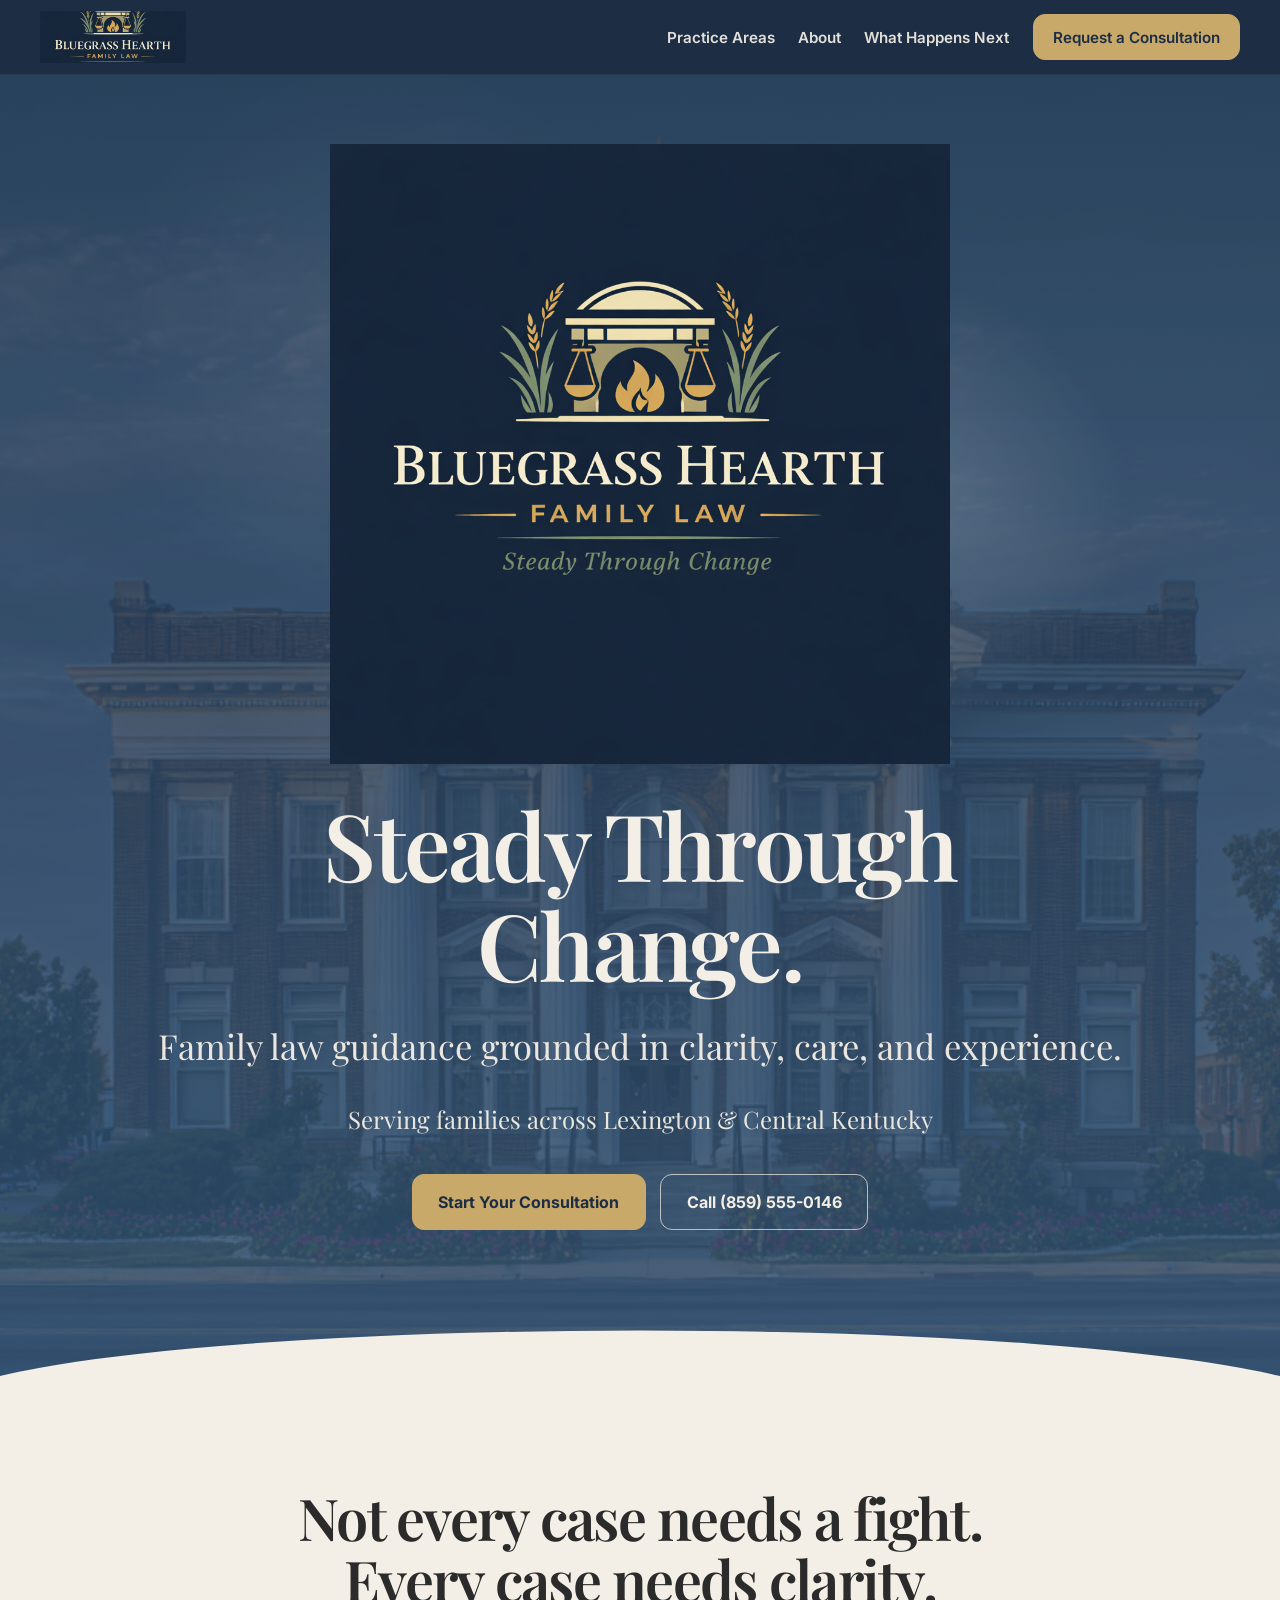
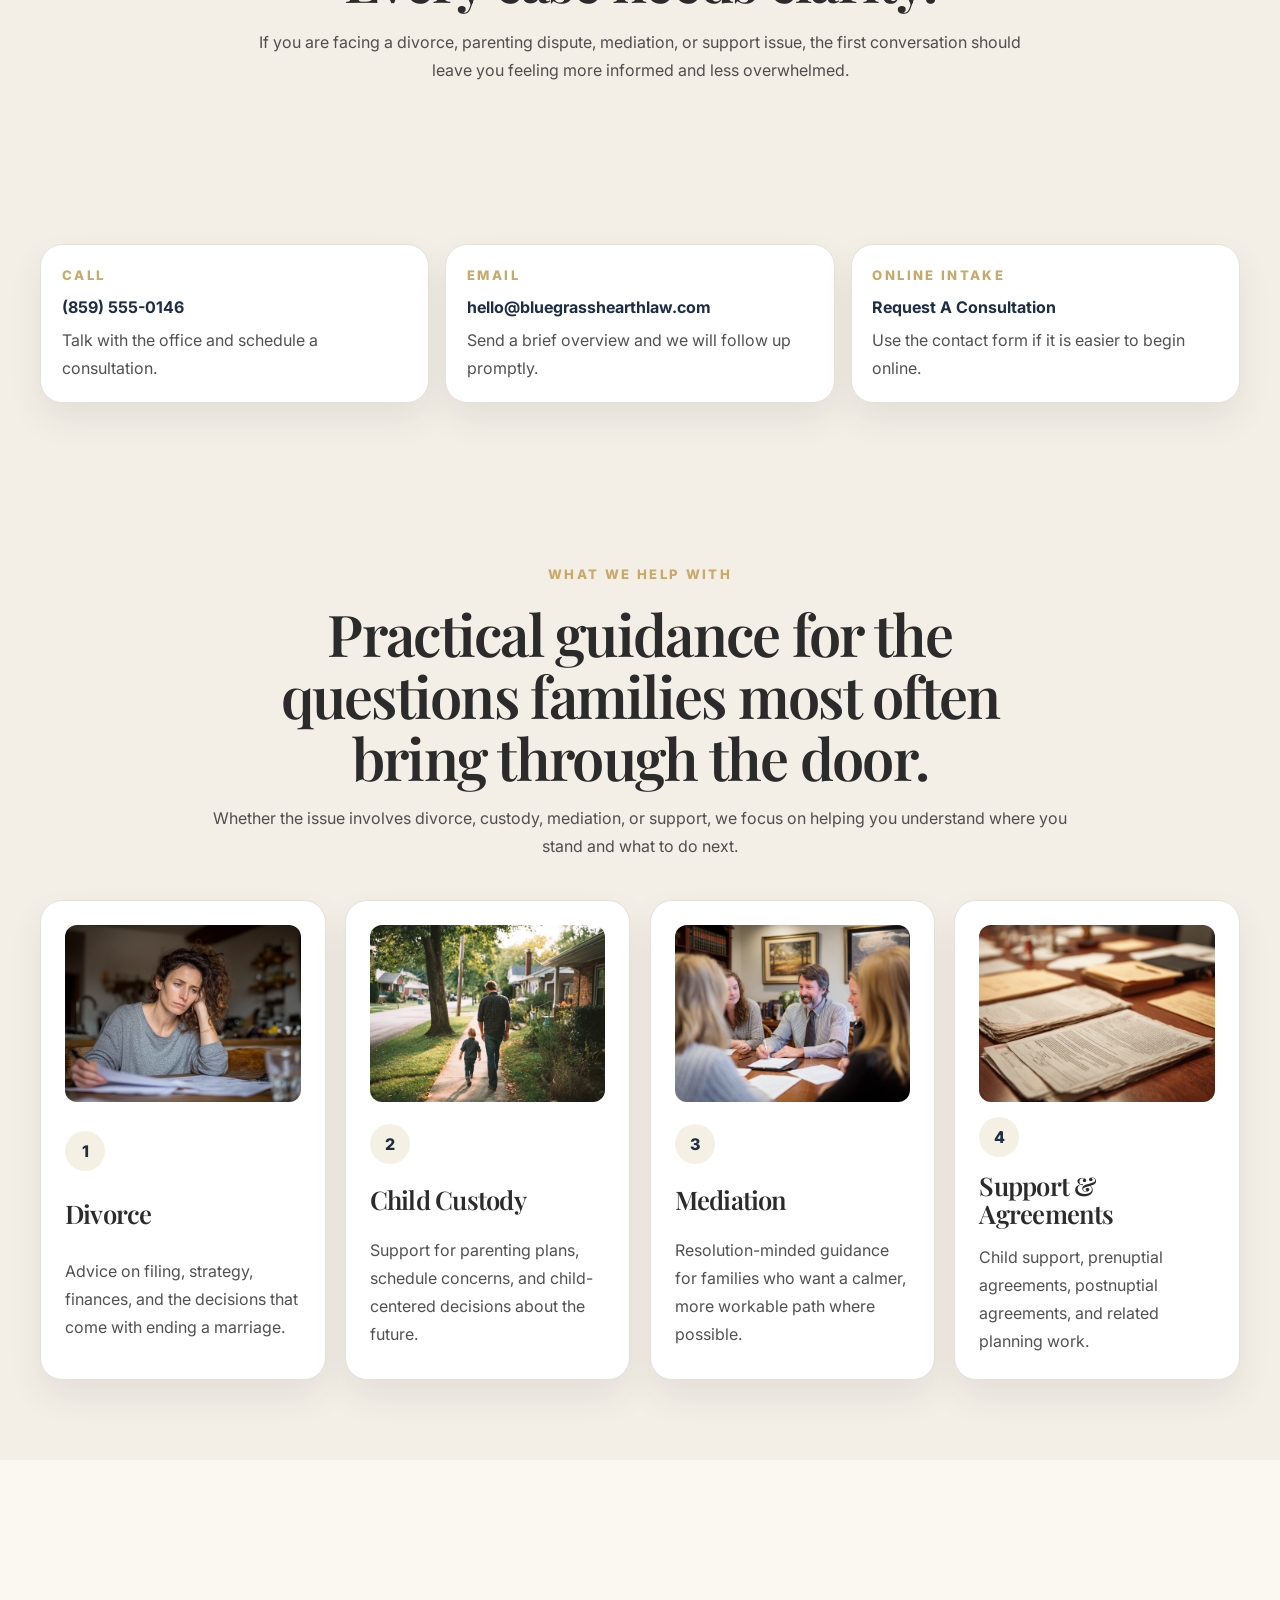
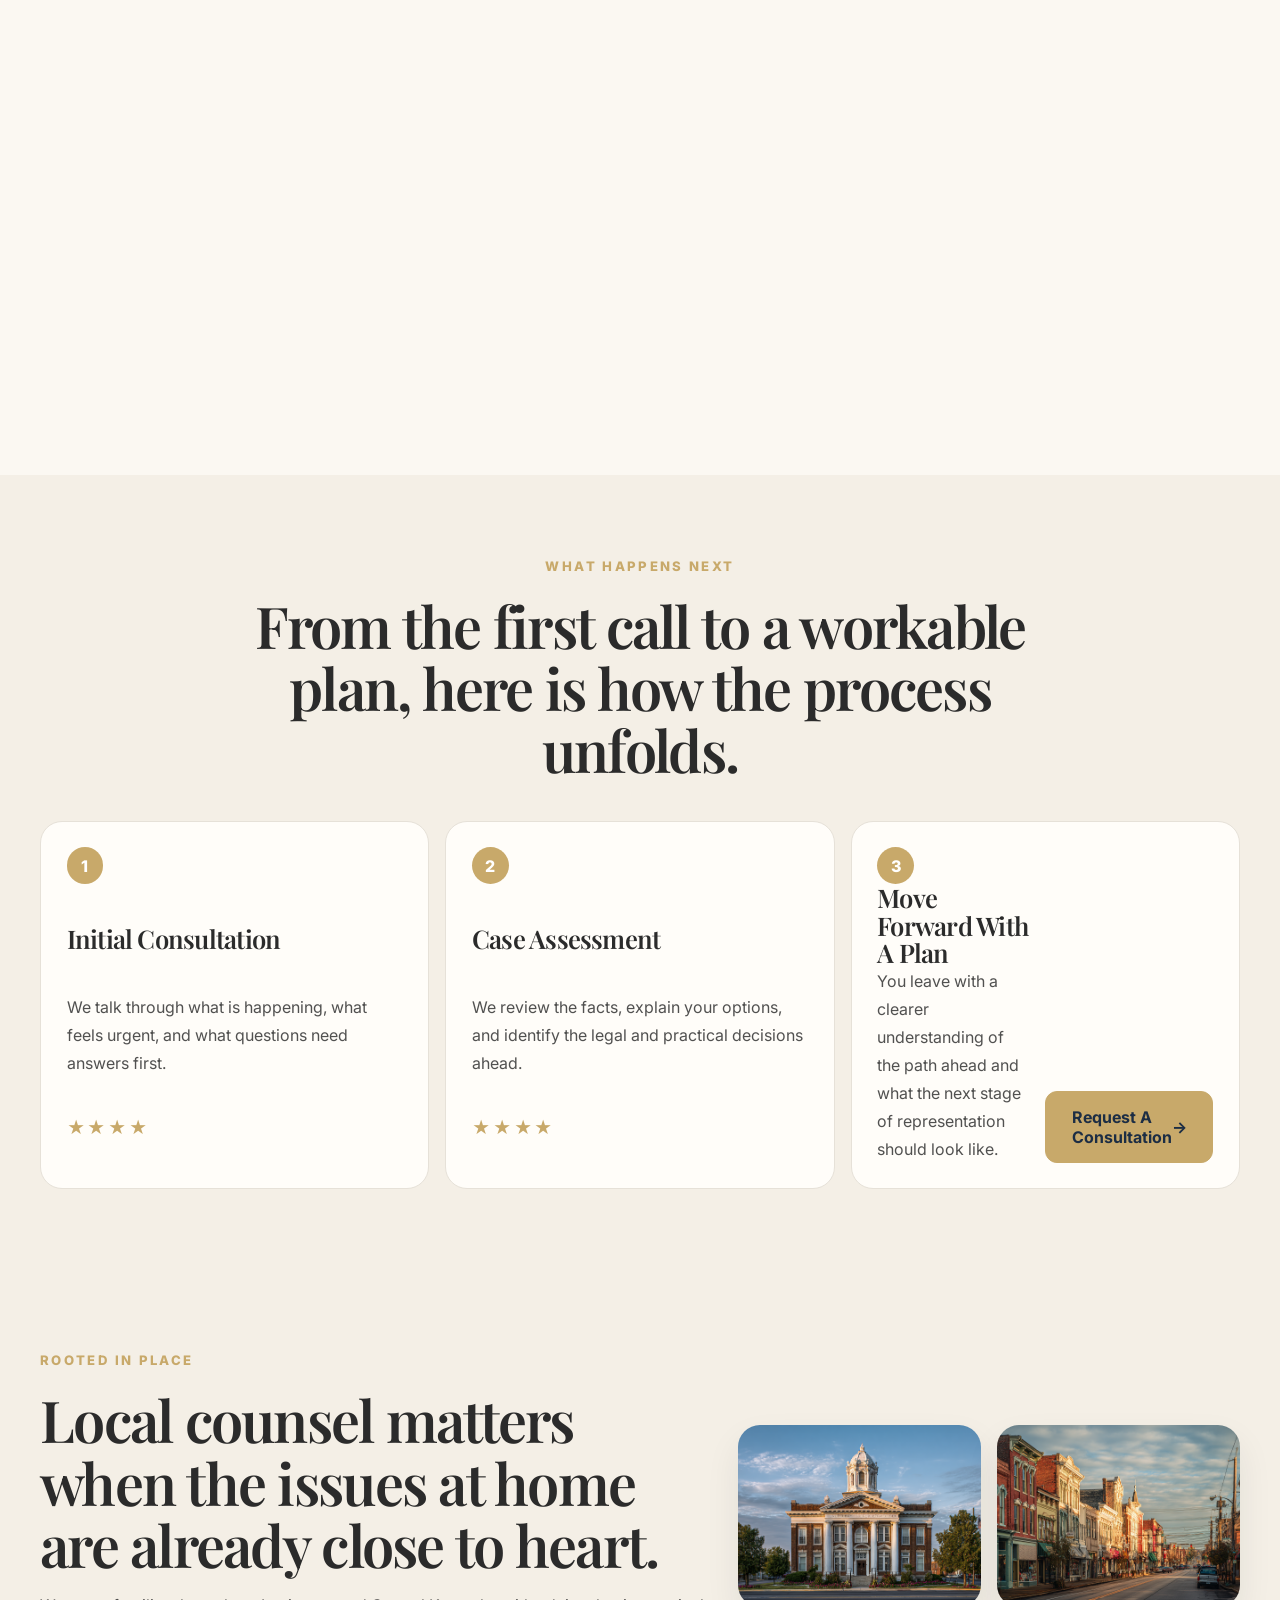
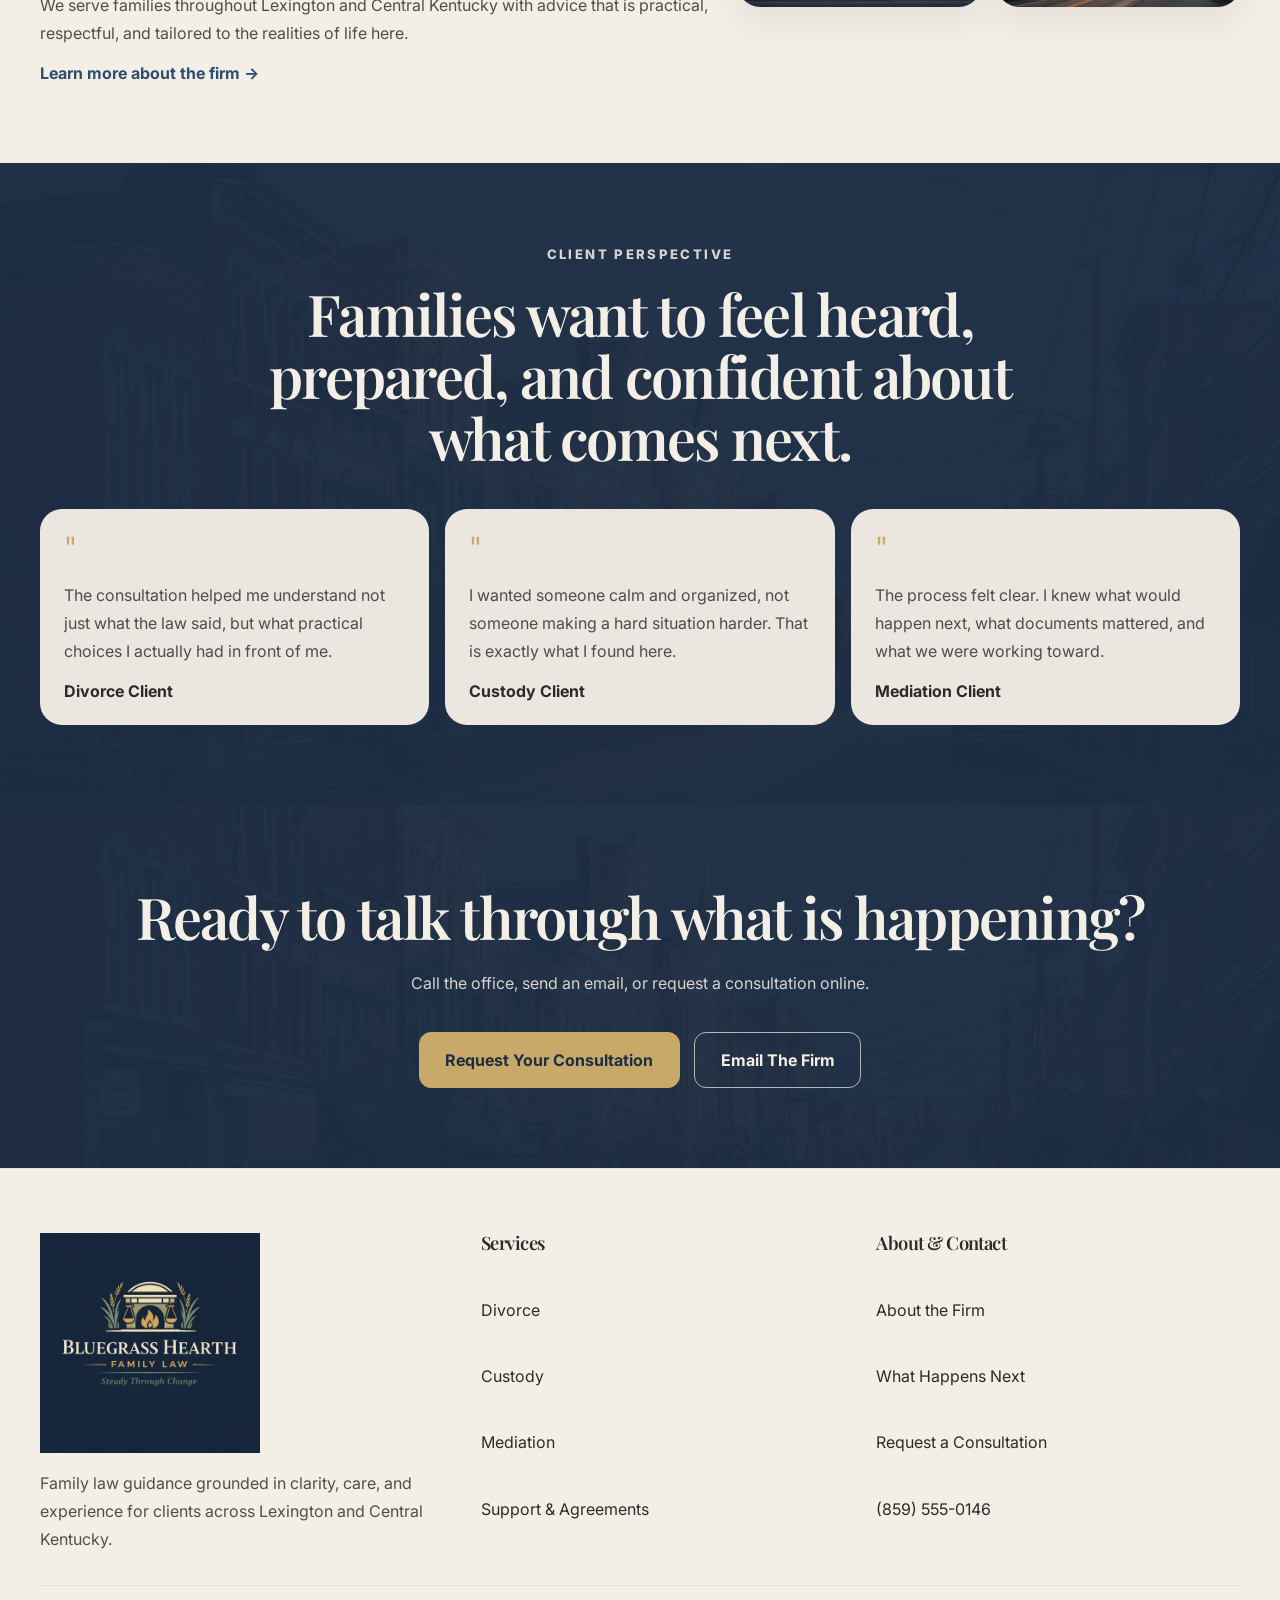
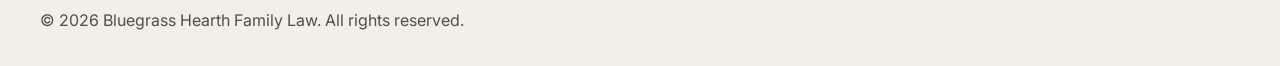
==== commit f79d1d92: "Refine family law copy and streamline header" ====
--- a/index.html
+++ b/index.html
@@ -42,7 +42,7 @@
           <p class="hero-location">Serving families across Lexington &amp; Central Kentucky</p>
           <div class="hero-actions">
             <a class="button" href="contact.html">Start Your Consultation</a>
-            <a class="button button-secondary" href="practice-areas.html">Learn Your Options</a>
+            <a class="button button-secondary" href="tel:8595550146">Call (859) 555-0146</a>
           </div>
         </div>
       </section>
@@ -50,41 +50,61 @@
       <section class="section section-cream reveal">
         <div class="container intro-block">
           <h2>Not every case needs a fight. Every case needs clarity.</h2>
-          <p>When the road ahead feels uncertain, people need calm counsel, honest perspective, and a plan that helps them move forward with more steadiness than fear.</p>
+          <p>If you are facing a divorce, parenting dispute, mediation, or support issue, the first conversation should leave you feeling more informed and less overwhelmed.</p>
+        </div>
+      </section>
+
+      <section class="section section-cream reveal">
+        <div class="container quick-contact-grid">
+          <article class="quick-contact-card">
+            <p class="eyebrow">Call</p>
+            <strong>(859) 555-0146</strong>
+            <p>Talk with the office and schedule a consultation.</p>
+          </article>
+          <article class="quick-contact-card">
+            <p class="eyebrow">Email</p>
+            <strong>hello@bluegrasshearthlaw.com</strong>
+            <p>Send a brief overview and we will follow up promptly.</p>
+          </article>
+          <article class="quick-contact-card">
+            <p class="eyebrow">Online Intake</p>
+            <strong>Request A Consultation</strong>
+            <p>Use the contact form if it is easier to begin online.</p>
+          </article>
         </div>
       </section>
 
       <section class="section section-cream reveal">
         <div class="container">
           <div class="section-heading">
-            <p class="eyebrow">What You're Facing</p>
-            <h2>Family-law support built around the questions people actually bring to the first conversation.</h2>
-            <p>These are the matters this starter is designed to communicate clearly, calmly, and without generic legal-template language.</p>
+            <p class="eyebrow">What We Help With</p>
+            <h2>Practical guidance for the questions families most often bring through the door.</h2>
+            <p>Whether the issue involves divorce, custody, mediation, or support, we focus on helping you understand where you stand and what to do next.</p>
           </div>
           <div class="areas-grid">
             <article class="area-card">
               <img src="assets/images/practice-divorce.png" alt="Woman reviewing family legal paperwork at kitchen table">
               <span class="area-card-icon">1</span>
               <h3>Divorce</h3>
-              <p>Support for filing, strategy, financial questions, and the difficult decisions that come with separation.</p>
+              <p>Advice on filing, strategy, finances, and the decisions that come with ending a marriage.</p>
             </article>
             <article class="area-card">
               <img src="assets/images/practice-custody.png" alt="Parent and child walking together in a quiet Kentucky neighborhood">
               <span class="area-card-icon">2</span>
               <h3>Child Custody</h3>
-              <p>Thoughtful guidance around parenting plans, stability, schedule concerns, and child-centered decision-making.</p>
+              <p>Support for parenting plans, schedule concerns, and child-centered decisions about the future.</p>
             </article>
             <article class="area-card">
               <img src="assets/images/practice-mediation.png" alt="Attorney and clients in mediation meeting around a table">
               <span class="area-card-icon">3</span>
               <h3>Mediation</h3>
-              <p>Structured, resolution-minded support for families who want a clearer path where agreement is possible.</p>
+              <p>Resolution-minded guidance for families who want a calmer, more workable path where possible.</p>
             </article>
             <article class="area-card">
               <img src="assets/images/process-legal-notes.png" alt="Close-up of legal notes and custody schedule drafts">
               <span class="area-card-icon">4</span>
               <h3>Support &amp; Agreements</h3>
-              <p>Child support, prenuptial agreements, postnuptial agreements, and other practical legal protections.</p>
+              <p>Child support, prenuptial agreements, postnuptial agreements, and related planning work.</p>
             </article>
           </div>
         </div>
@@ -93,22 +113,22 @@
       <section class="section section-blue reveal">
         <div class="container">
           <div class="contrast-quote">
-            <p class="eyebrow">A Different Approach</p>
-            <h2>Not every family needs more conflict. Many families need more clarity.</h2>
-            <p>Bluegrass Hearth Family Law is built to feel grounded, competent, and reassuring. The message is not about pressure. It is about helping people understand what is happening and what comes next.</p>
+            <p class="eyebrow">Why Families Call Us</p>
+            <h2>Clear advice, a steady process, and no unnecessary drama.</h2>
+            <p>Family-law matters are emotional enough on their own. Good counsel should help you understand the situation, protect what matters, and move forward with a plan.</p>
           </div>
           <div class="difference-grid">
             <article class="difference-card">
-              <h3>Listen First</h3>
-              <p>We begin with what is actually happening, what feels urgent, and what would make the path ahead feel more manageable.</p>
+              <h3>Calm Guidance</h3>
+              <p>You get straightforward answers, honest expectations, and a conversation focused on what matters most right now.</p>
             </article>
             <article class="difference-card">
-              <h3>Explain Clearly</h3>
-              <p>We help clients understand the legal landscape in plain terms so they can make decisions from steadiness instead of panic.</p>
+              <h3>Thoughtful Strategy</h3>
+              <p>Each case is approached with care, preparation, and attention to the practical realities affecting your family.</p>
             </article>
             <article class="difference-card">
-              <h3>Plan Forward</h3>
-              <p>Whether a case moves toward agreement or litigation, the goal is a more structured and stable way through it.</p>
+              <h3>Responsive Support</h3>
+              <p>Clients should know what is happening, what comes next, and how to make decisions with more confidence.</p>
             </article>
           </div>
         </div>
@@ -118,28 +138,28 @@
         <div class="container">
           <div class="section-heading">
             <p class="eyebrow">What Happens Next</p>
-            <h2>We know the road ahead is uncertain. Here’s how we can guide you.</h2>
+            <h2>From the first call to a workable plan, here is how the process unfolds.</h2>
           </div>
           <div class="process-grid">
             <article class="process-card">
               <span class="process-number">1</span>
-              <h3>Conversation</h3>
-              <p>We start by listening. Share what’s going on, what feels most urgent, and what kind of help you’re looking for.</p>
+              <h3>Initial Consultation</h3>
+              <p>We talk through what is happening, what feels urgent, and what questions need answers first.</p>
               <div class="process-stars">★★★★</div>
             </article>
             <article class="process-card">
               <span class="process-number">2</span>
-              <h3>Understand Your Situation</h3>
-              <p>We gather the key facts and explain your options, focusing on what is most workable for you and your family.</p>
+              <h3>Case Assessment</h3>
+              <p>We review the facts, explain your options, and identify the legal and practical decisions ahead.</p>
               <div class="process-stars">★★★★</div>
             </article>
             <article class="process-card process-card-cta">
               <div>
                 <span class="process-number">3</span>
-                <h3>Clear Plan Forward</h3>
-                <p>Together, we create a structured plan to protect your interests and help you move toward a more stable future.</p>
+                <h3>Move Forward With A Plan</h3>
+                <p>You leave with a clearer understanding of the path ahead and what the next stage of representation should look like.</p>
               </div>
-              <a class="button button-inline" href="contact.html">Get Clarity Today</a>
+              <a class="button button-inline" href="contact.html">Request A Consultation</a>
             </article>
           </div>
         </div>
@@ -149,9 +169,9 @@
         <div class="container image-band">
           <div class="image-band-copy">
             <p class="eyebrow">Rooted In Place</p>
-            <h2>This brand is built to feel local, grounded, and recognizably Central Kentucky.</h2>
-            <p>The visual language leans into courthouse, downtown, and office imagery that feels regional and trustworthy rather than generic and national.</p>
-            <a class="text-link" href="about.html">Meet the firm</a>
+            <h2>Local counsel matters when the issues at home are already close to heart.</h2>
+            <p>We serve families throughout Lexington and Central Kentucky with advice that is practical, respectful, and tailored to the realities of life here.</p>
+            <a class="text-link" href="about.html">Learn more about the firm</a>
           </div>
           <div class="image-stack">
             <img src="assets/images/local-courthouse.png" alt="Small town Kentucky courthouse exterior">
@@ -164,21 +184,21 @@
         <div class="container">
           <div class="section-heading">
             <p class="eyebrow">Client Perspective</p>
-            <h2>People don’t want more noise. They want steadiness, preparation, and clear next steps.</h2>
+            <h2>Families want to feel heard, prepared, and confident about what comes next.</h2>
           </div>
           <div class="testimonial-grid">
             <article class="testimonial-card">
-              <div class="quote-mark">“</div>
+              <div class="quote-mark">"</div>
               <p>The consultation helped me understand not just what the law said, but what practical choices I actually had in front of me.</p>
-              <strong>Prospective Divorce Client</strong>
+              <strong>Divorce Client</strong>
             </article>
             <article class="testimonial-card">
-              <div class="quote-mark">“</div>
-              <p>I wanted someone calm and organized, not someone trying to make everything louder. That’s the kind of firm this site is built to represent.</p>
-              <strong>Custody Matter Client</strong>
+              <div class="quote-mark">"</div>
+              <p>I wanted someone calm and organized, not someone making a hard situation harder. That is exactly what I found here.</p>
+              <strong>Custody Client</strong>
             </article>
             <article class="testimonial-card">
-              <div class="quote-mark">“</div>
+              <div class="quote-mark">"</div>
               <p>The process felt clear. I knew what would happen next, what documents mattered, and what we were working toward.</p>
               <strong>Mediation Client</strong>
             </article>
@@ -188,8 +208,12 @@
 
       <section class="section section-blue reveal">
         <div class="container center-cta">
-          <h2>Let’s take the next step, together.</h2>
-          <a class="button button-inline" href="contact.html">Request Your Consultation</a>
+          <h2>Ready to talk through what is happening?</h2>
+          <p>Call the office, send an email, or request a consultation online.</p>
+          <div class="hero-actions">
+            <a class="button" href="contact.html">Request Your Consultation</a>
+            <a class="button button-secondary" href="mailto:hello@bluegrasshearthlaw.com">Email The Firm</a>
+          </div>
         </div>
       </section>
     </main>
@@ -205,10 +229,10 @@
           <a href="practice-areas.html">Divorce</a>
           <a href="practice-areas.html">Custody</a>
           <a href="practice-areas.html">Mediation</a>
-          <a href="practice-areas.html">Support & Agreements</a>
+          <a href="practice-areas.html">Support &amp; Agreements</a>
         </div>
         <div class="footer-links">
-          <h3>About & Contact</h3>
+          <h3>About &amp; Contact</h3>
           <a href="about.html">About the Firm</a>
           <a href="process.html">What Happens Next</a>
           <a href="contact.html">Request a Consultation</a>
--- a/assets/styles.css
+++ b/assets/styles.css
@@ -98,12 +98,13 @@
   position: fixed;
   inset: 0 0 auto 0;
   z-index: 40;
-  transition: background-color 180ms ease, box-shadow 180ms ease, border-color 180ms ease;
-  border-bottom: 1px solid transparent;
+  transition: box-shadow 180ms ease, border-color 180ms ease;
+  border-bottom: 1px solid rgba(255, 255, 255, 0.06);
+  background: var(--blue-900);
 }
 
 .site-header.is-scrolled {
-  background: rgba(28, 45, 68, 0.96);
+  background: var(--blue-900);
   border-color: rgba(255, 255, 255, 0.08);
   box-shadow: 0 8px 22px rgba(14, 20, 30, 0.18);
 }
@@ -113,12 +114,22 @@
   align-items: center;
   justify-content: space-between;
   gap: 2rem;
-  min-height: 84px;
+  min-height: 74px;
+}
+
+.brand {
+  display: flex;
+  align-items: center;
+  height: 52px;
+  overflow: hidden;
 }
 
 .brand img {
-  width: 160px;
-  height: auto;
+  width: 146px;
+  height: 84px;
+  max-width: none;
+  object-fit: cover;
+  object-position: center 42%;
 }
 
 .site-nav {
@@ -212,7 +223,7 @@
   align-items: center;
   justify-content: center;
   text-align: center;
-  padding: 8rem 0 11rem;
+  padding: 9rem 0 11rem;
   background:
     linear-gradient(180deg, rgba(28, 45, 68, 0.88), rgba(47, 78, 111, 0.82)),
     url("images/local-courthouse.png") center/cover no-repeat;
@@ -282,6 +293,27 @@
   margin-top: 0.8rem;
 }
 
+.quick-contact-grid {
+  display: grid;
+  grid-template-columns: repeat(3, minmax(0, 1fr));
+  gap: 1rem;
+}
+
+.quick-contact-card {
+  display: grid;
+  gap: 0.6rem;
+  padding: 1.2rem 1.3rem;
+  border-radius: var(--radius);
+  border: 1px solid var(--divider);
+  background: var(--white);
+  box-shadow: var(--shadow-soft);
+}
+
+.quick-contact-card strong {
+  color: var(--blue-900);
+  font-size: 1rem;
+}
+
 .section {
   padding: 5rem 0;
 }
@@ -721,6 +753,7 @@
   .areas-grid,
   .difference-grid,
   .process-grid,
+  .quick-contact-grid,
   .testimonial-grid,
   .footer-grid,
   .image-band,
@@ -764,7 +797,7 @@
   }
 
   .hero {
-    padding-top: 7rem;
+    padding-top: 6.2rem;
     padding-bottom: 9rem;
   }
 
@@ -791,4 +824,17 @@
   .page-hero {
     padding: 4rem 0;
   }
-}
+
+  .header-row {
+    min-height: 62px;
+  }
+
+  .brand {
+    height: 40px;
+  }
+
+  .brand img {
+    width: 118px;
+    height: 68px;
+  }
+}
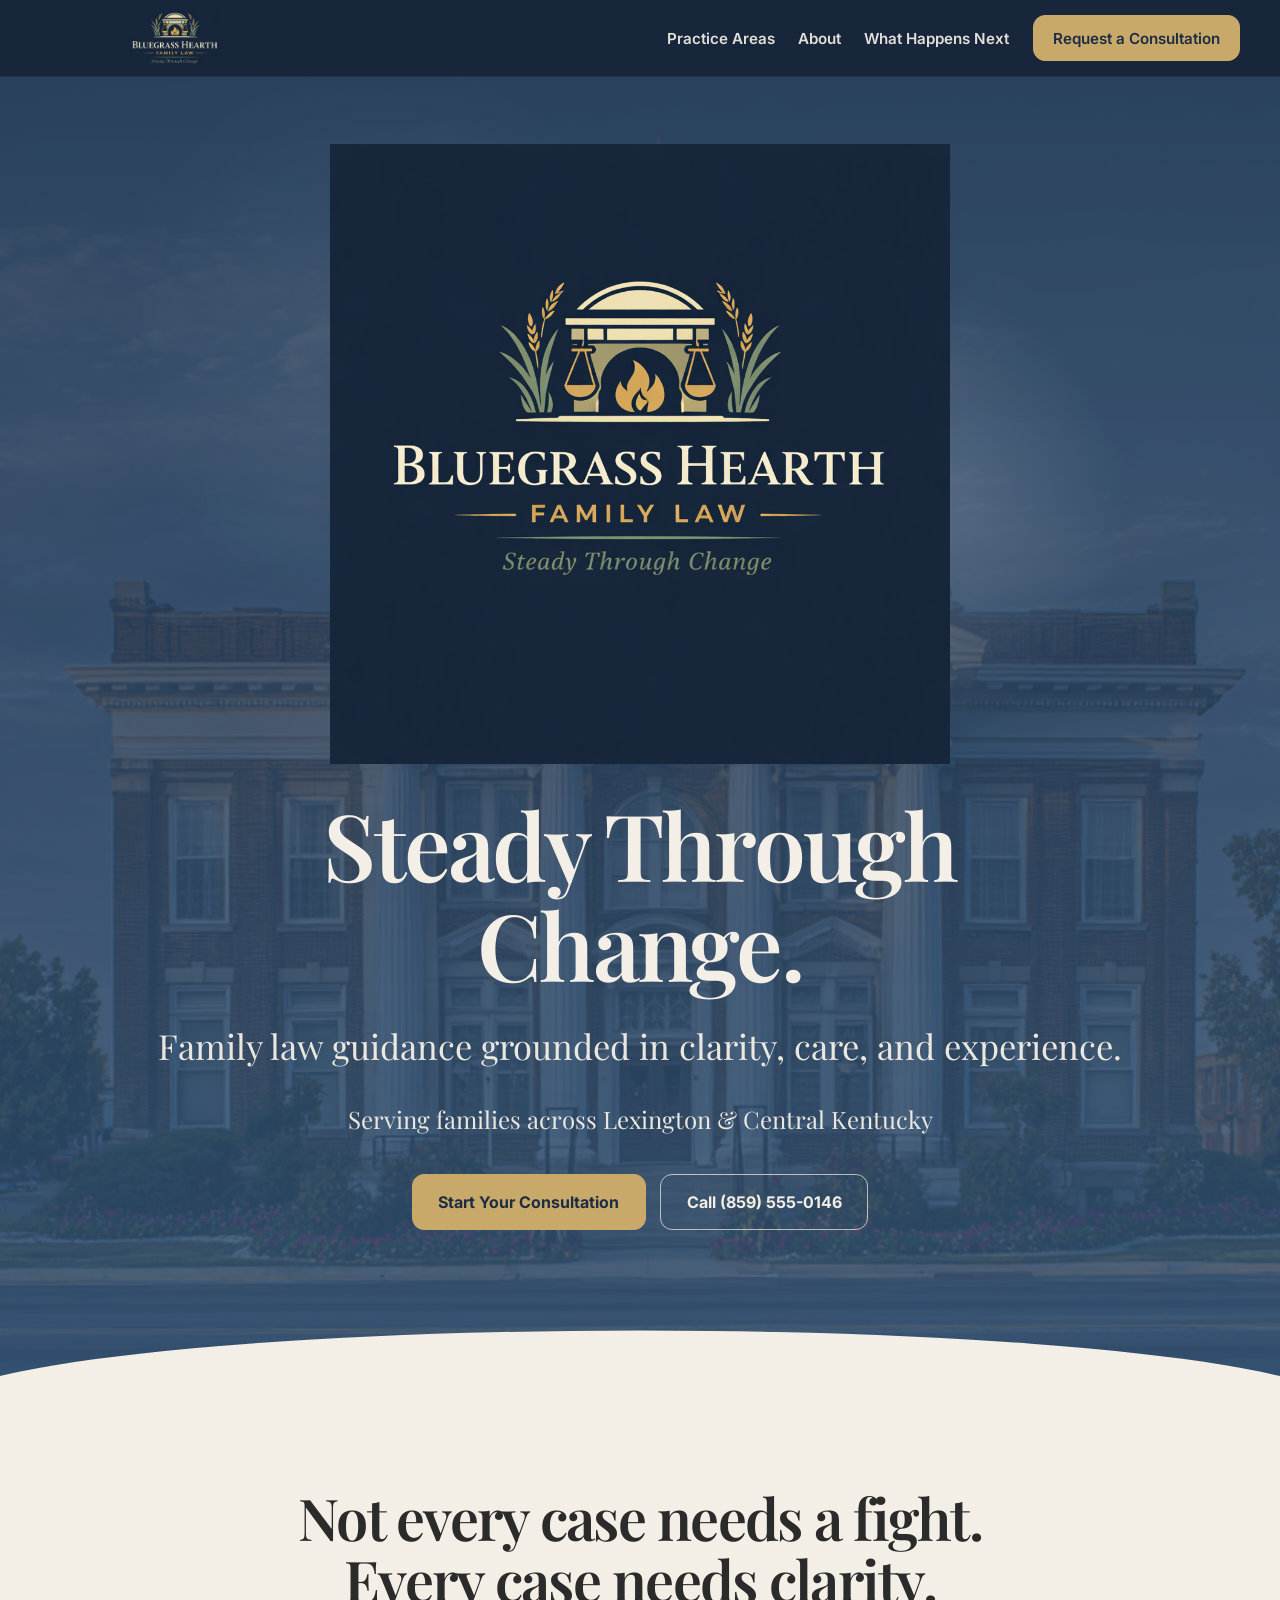
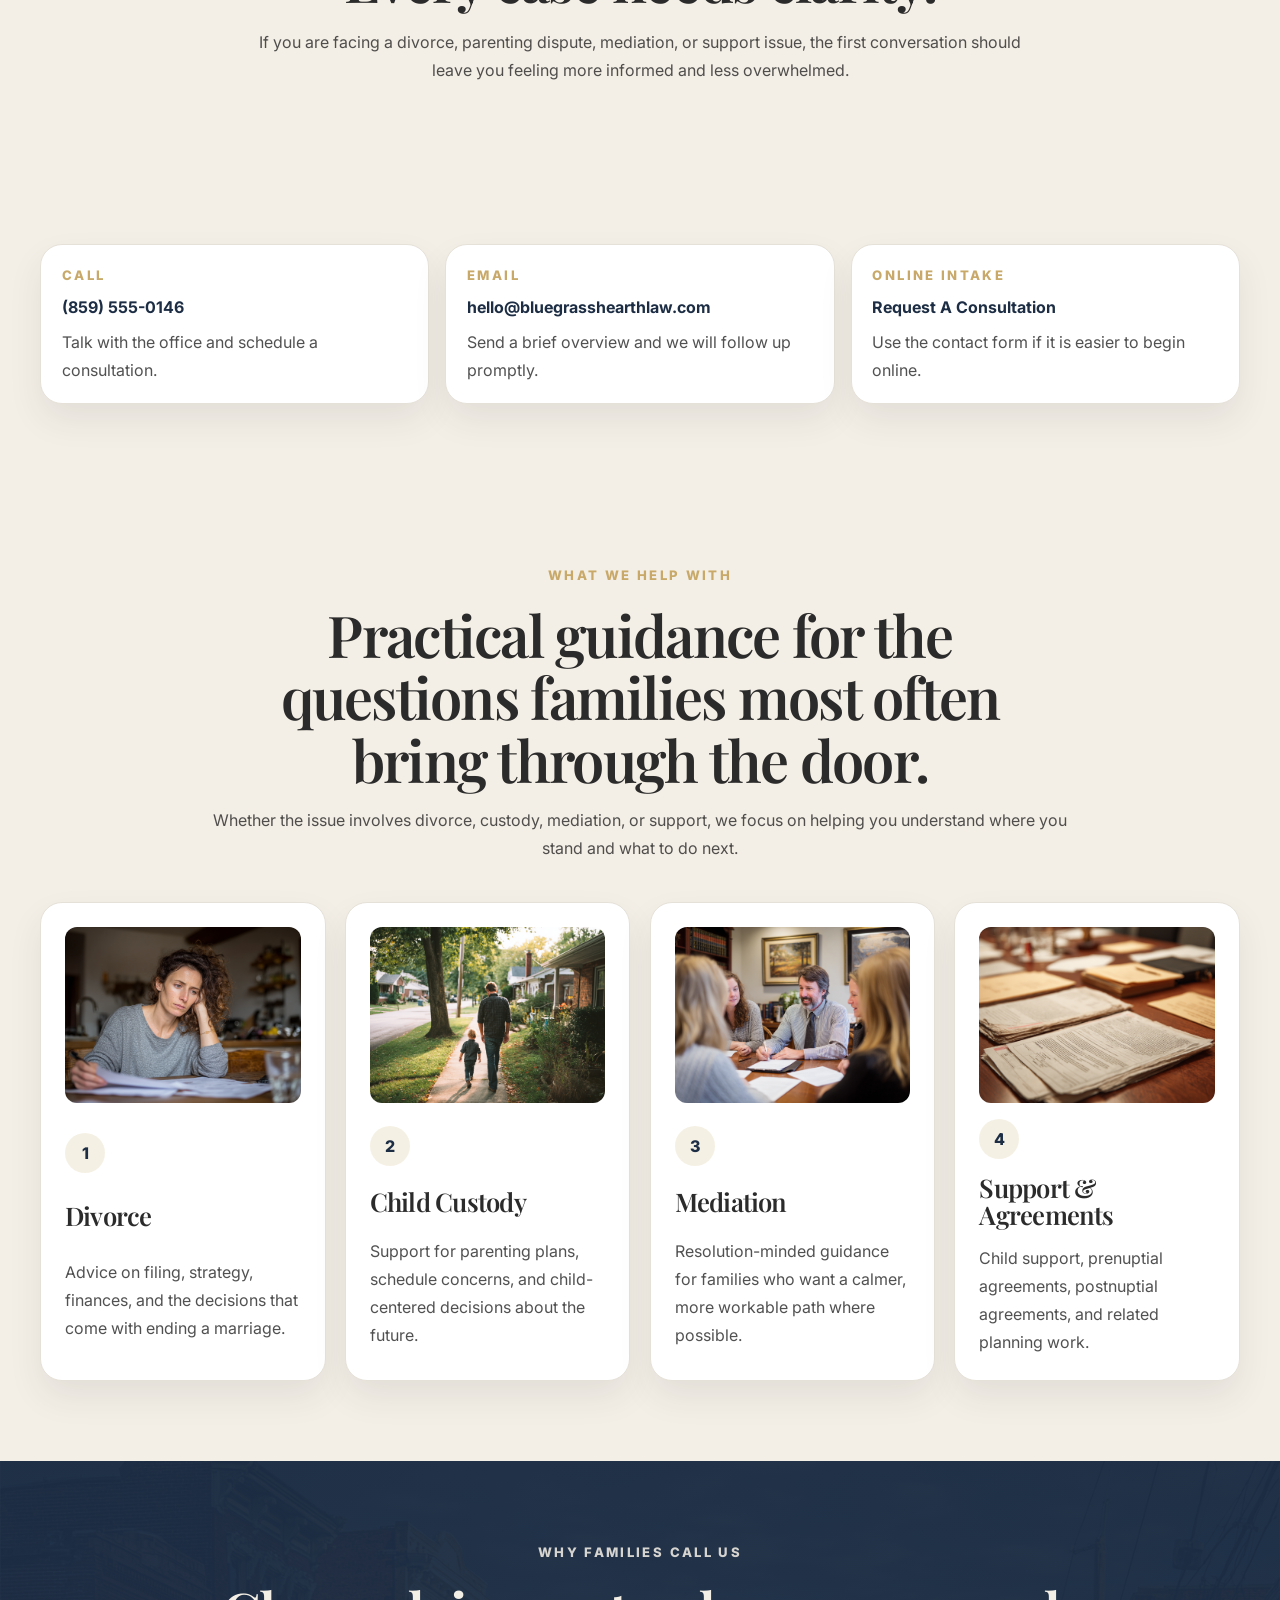
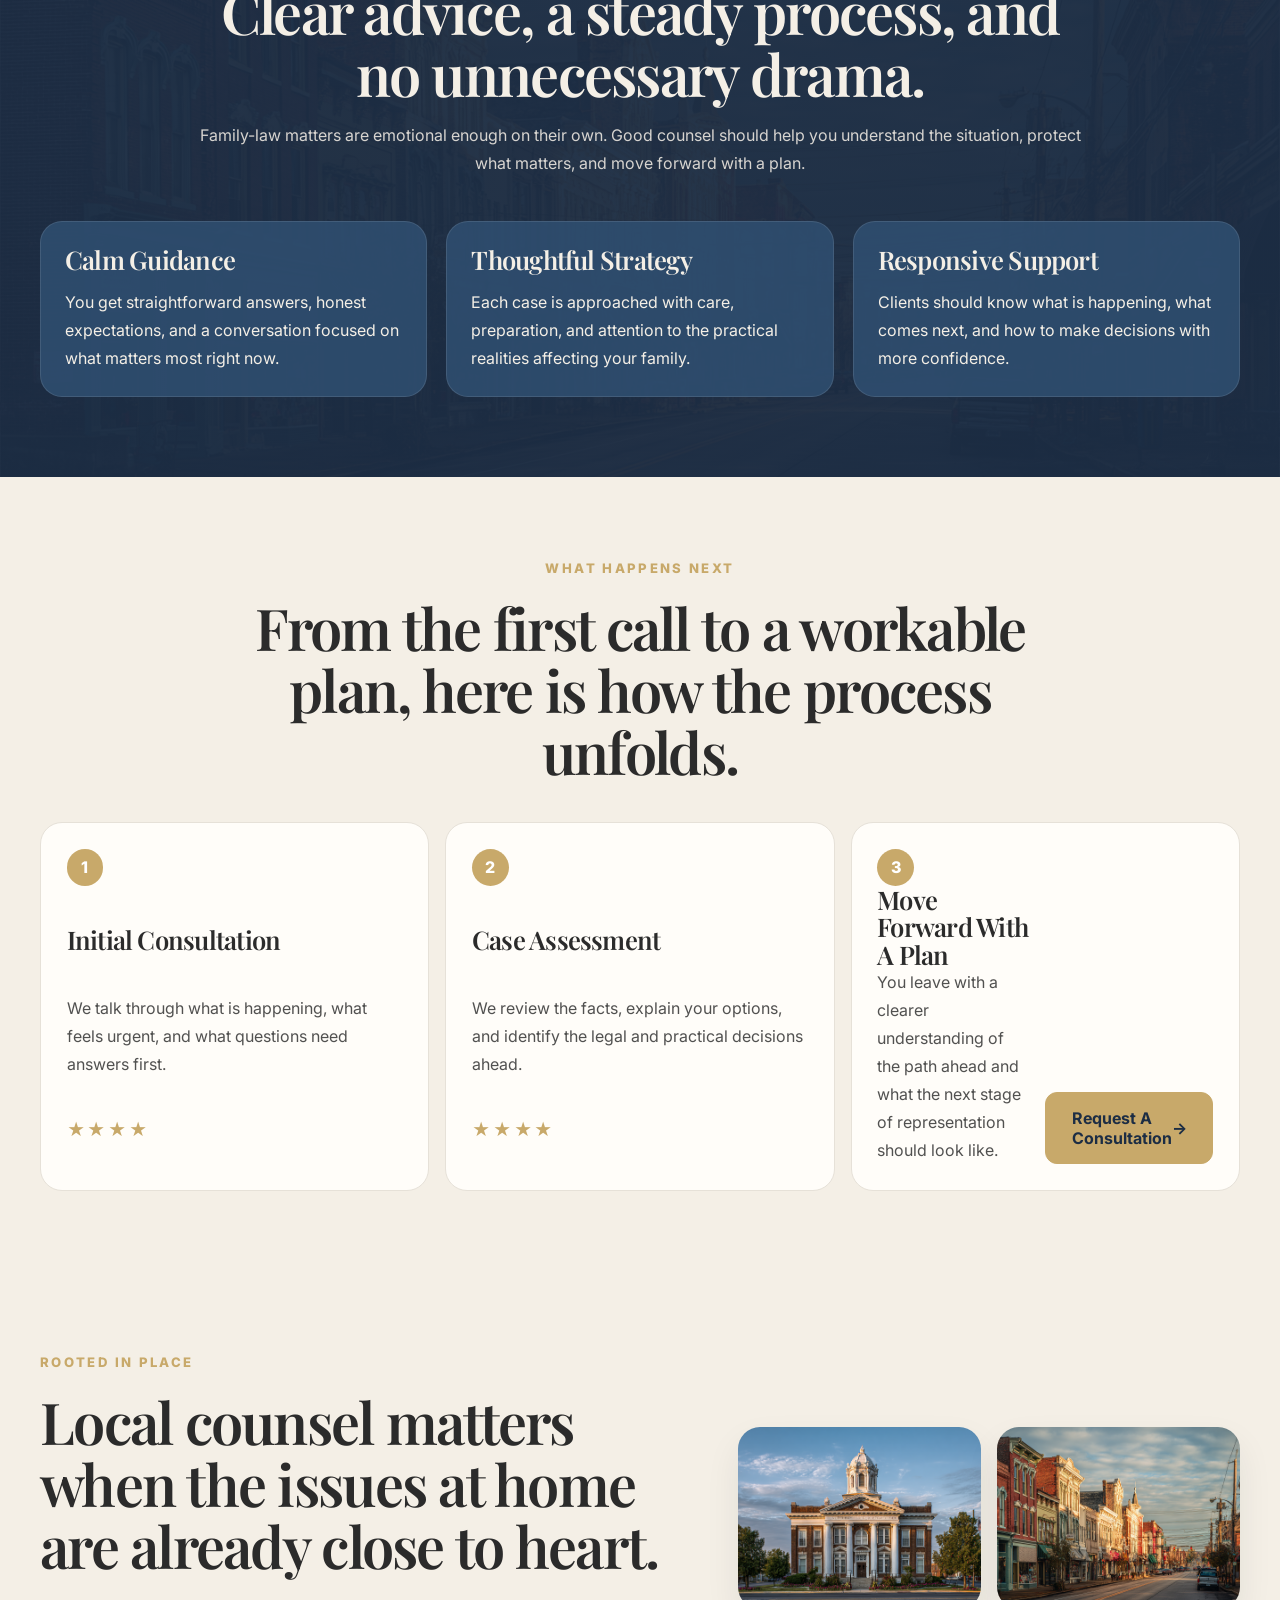
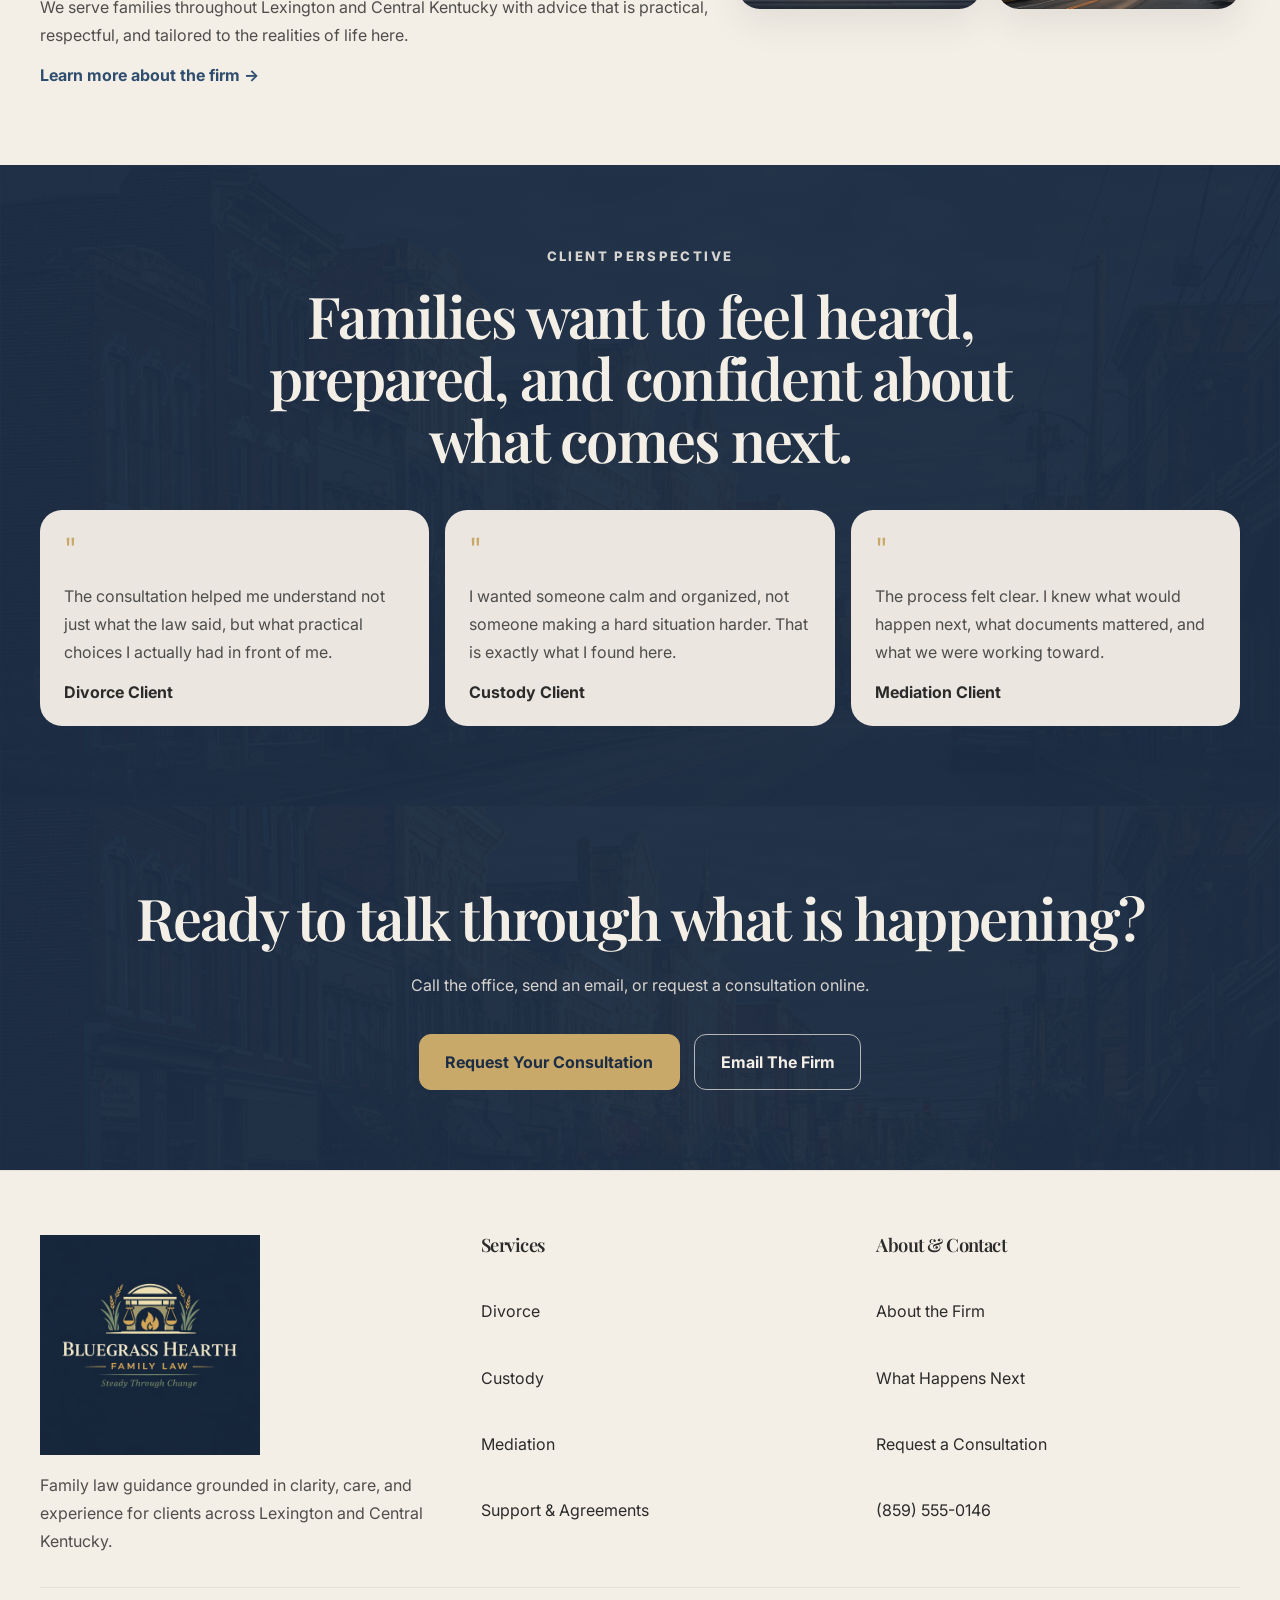
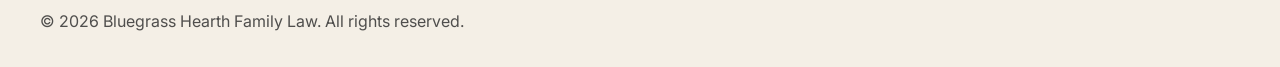
==== commit 7127f4e6: "Tighten family law header logo fit" ====
--- a/index.html
+++ b/index.html
@@ -16,7 +16,7 @@
     <header class="site-header">
       <div class="container header-row">
         <a class="brand" href="index.html" aria-label="Bluegrass Hearth Family Law home">
-          <img src="assets/images/logo.png" alt="Bluegrass Hearth Family Law logo">
+          <img src="assets/images/logo-cropped.png" alt="Bluegrass Hearth Family Law logo">
         </a>
         <button class="nav-toggle" type="button" aria-expanded="false" aria-controls="site-nav">
           <span></span>
--- a/assets/styles.css
+++ b/assets/styles.css
@@ -1,5 +1,6 @@
 :root {
   --blue-900: #1c2d44;
+  --header-blue: #17263b;
   --blue-700: #2f4e6f;
   --gold-500: #c8a96a;
   --gold-400: #d8bb7a;
@@ -100,11 +101,11 @@
   z-index: 40;
   transition: box-shadow 180ms ease, border-color 180ms ease;
   border-bottom: 1px solid rgba(255, 255, 255, 0.06);
-  background: var(--blue-900);
+  background: var(--header-blue);
 }
 
 .site-header.is-scrolled {
-  background: var(--blue-900);
+  background: var(--header-blue);
   border-color: rgba(255, 255, 255, 0.08);
   box-shadow: 0 8px 22px rgba(14, 20, 30, 0.18);
 }
@@ -114,22 +115,23 @@
   align-items: center;
   justify-content: space-between;
   gap: 2rem;
-  min-height: 74px;
+  min-height: 76px;
 }
 
 .brand {
   display: flex;
   align-items: center;
-  height: 52px;
+  flex: 0 0 auto;
+  height: 54px;
   overflow: hidden;
 }
 
 .brand img {
-  width: 146px;
-  height: 84px;
+  width: 270px;
+  height: 54px;
   max-width: none;
-  object-fit: cover;
-  object-position: center 42%;
+  object-fit: contain;
+  object-position: center;
 }
 
 .site-nav {
@@ -312,6 +314,8 @@
 .quick-contact-card strong {
   color: var(--blue-900);
   font-size: 1rem;
+  line-height: 1.35;
+  overflow-wrap: anywhere;
 }
 
 .section {
@@ -753,7 +757,6 @@
   .areas-grid,
   .difference-grid,
   .process-grid,
-  .quick-contact-grid,
   .testimonial-grid,
   .footer-grid,
   .image-band,
@@ -769,6 +772,10 @@
   .bio-layout,
   .contact-layout,
   .practice-detail {
+    grid-template-columns: 1fr;
+  }
+
+  .quick-contact-grid {
     grid-template-columns: 1fr;
   }
 }
@@ -826,7 +833,7 @@
   }
 
   .header-row {
-    min-height: 62px;
+    min-height: 64px;
   }
 
   .brand {
@@ -834,7 +841,7 @@
   }
 
   .brand img {
-    width: 118px;
-    height: 68px;
-  }
-}
+    width: 200px;
+    height: 40px;
+  }
+}
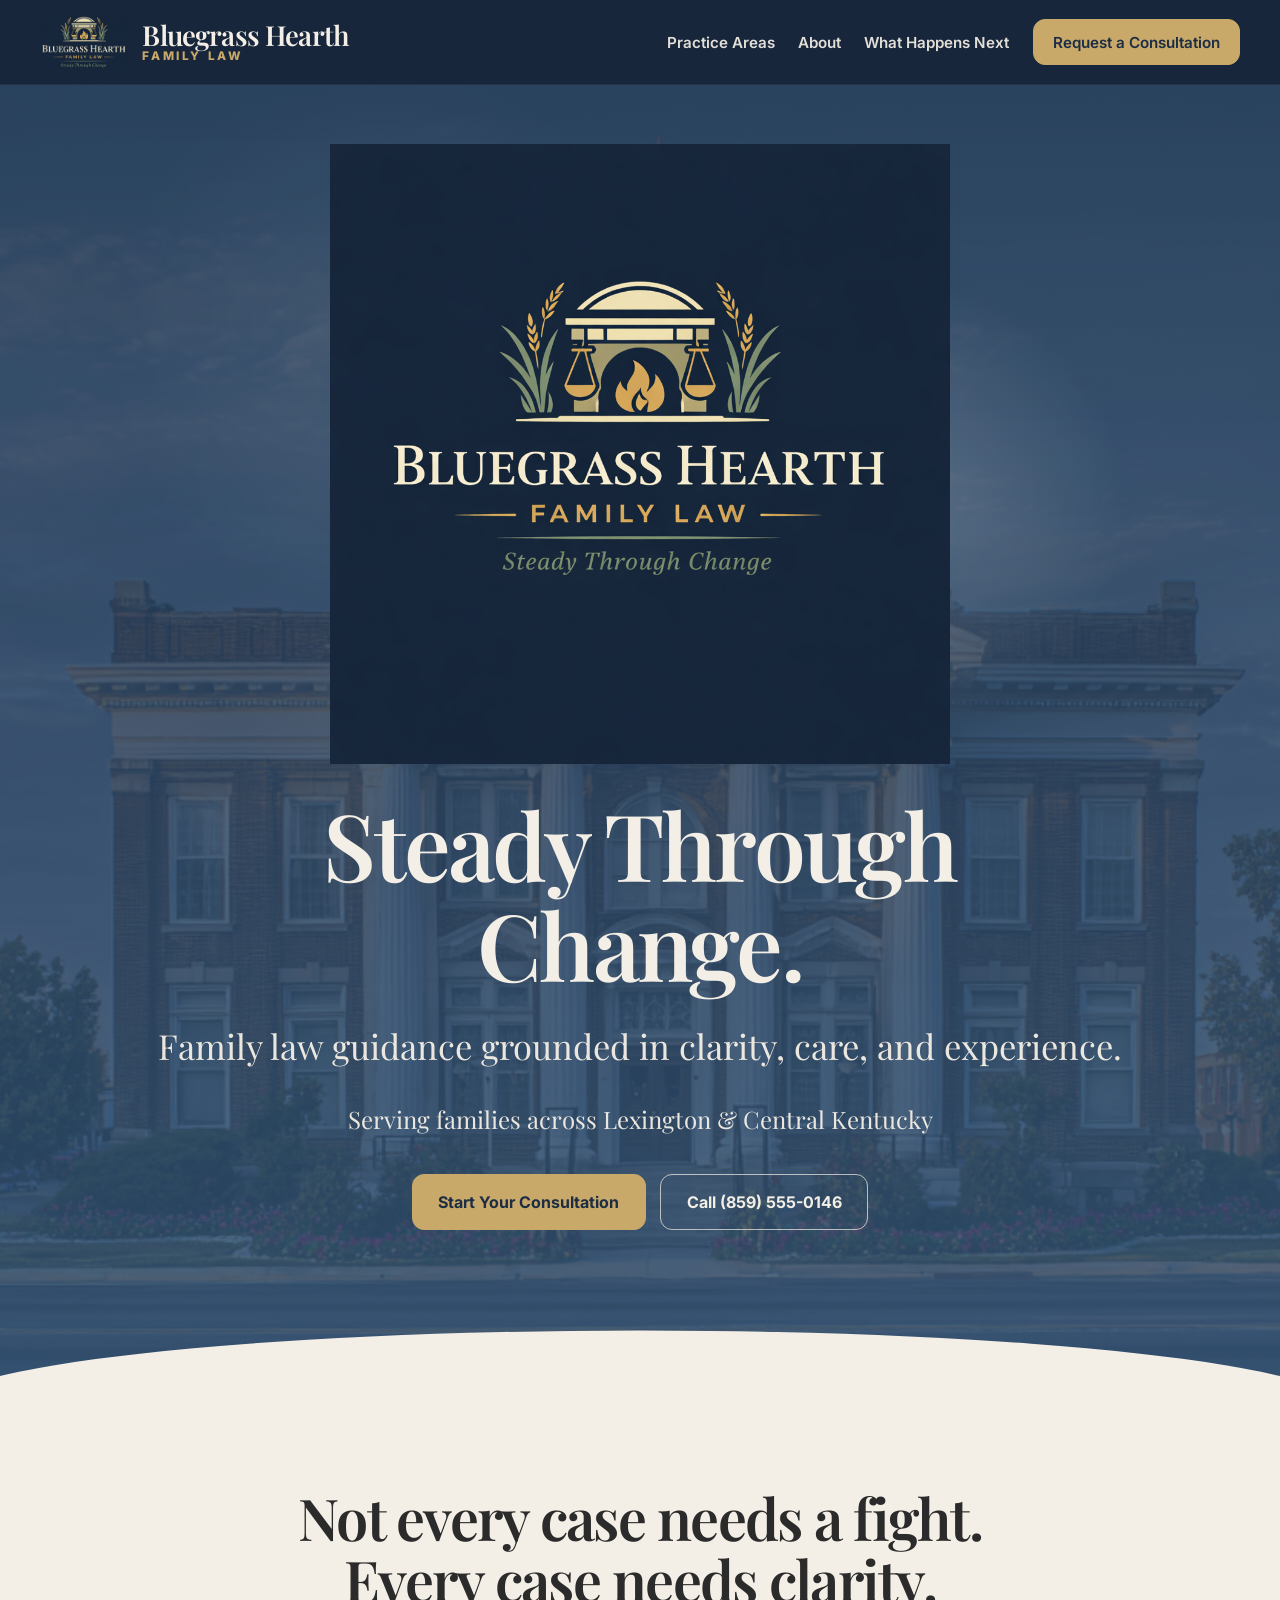
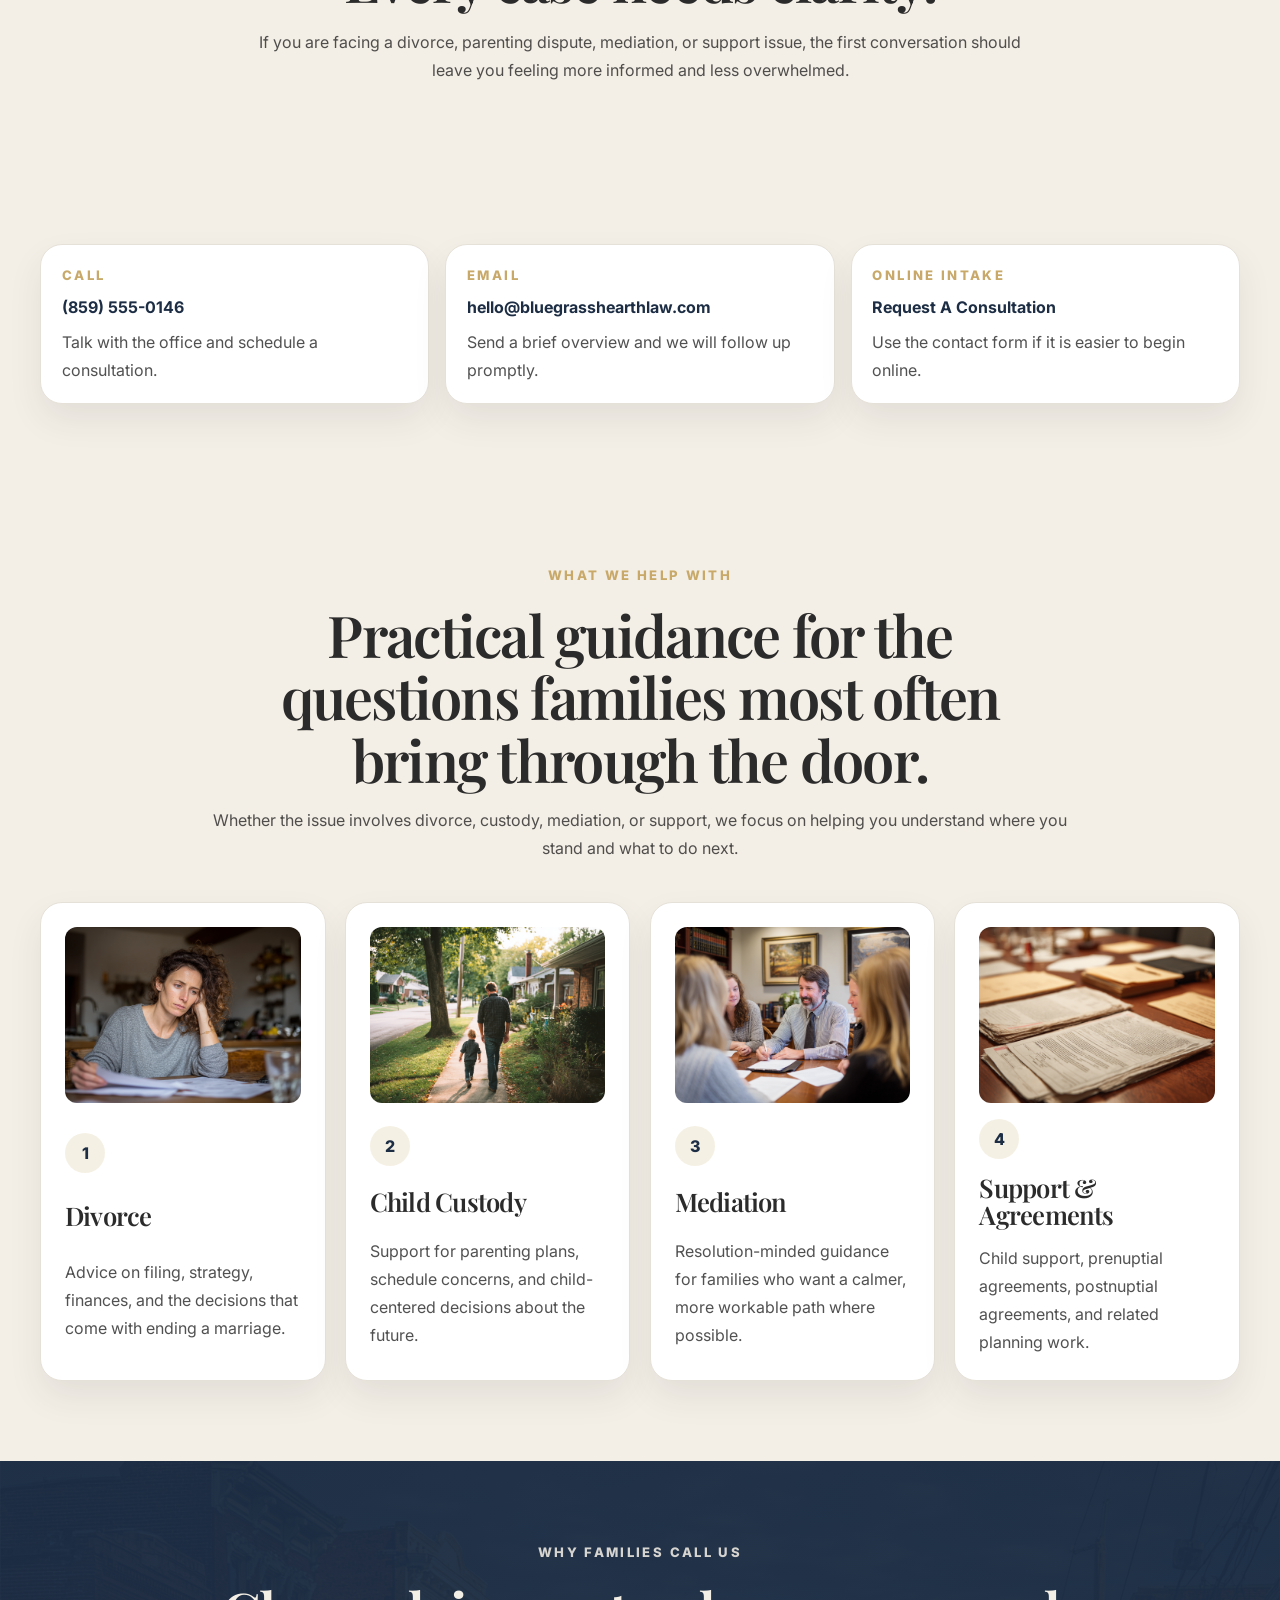
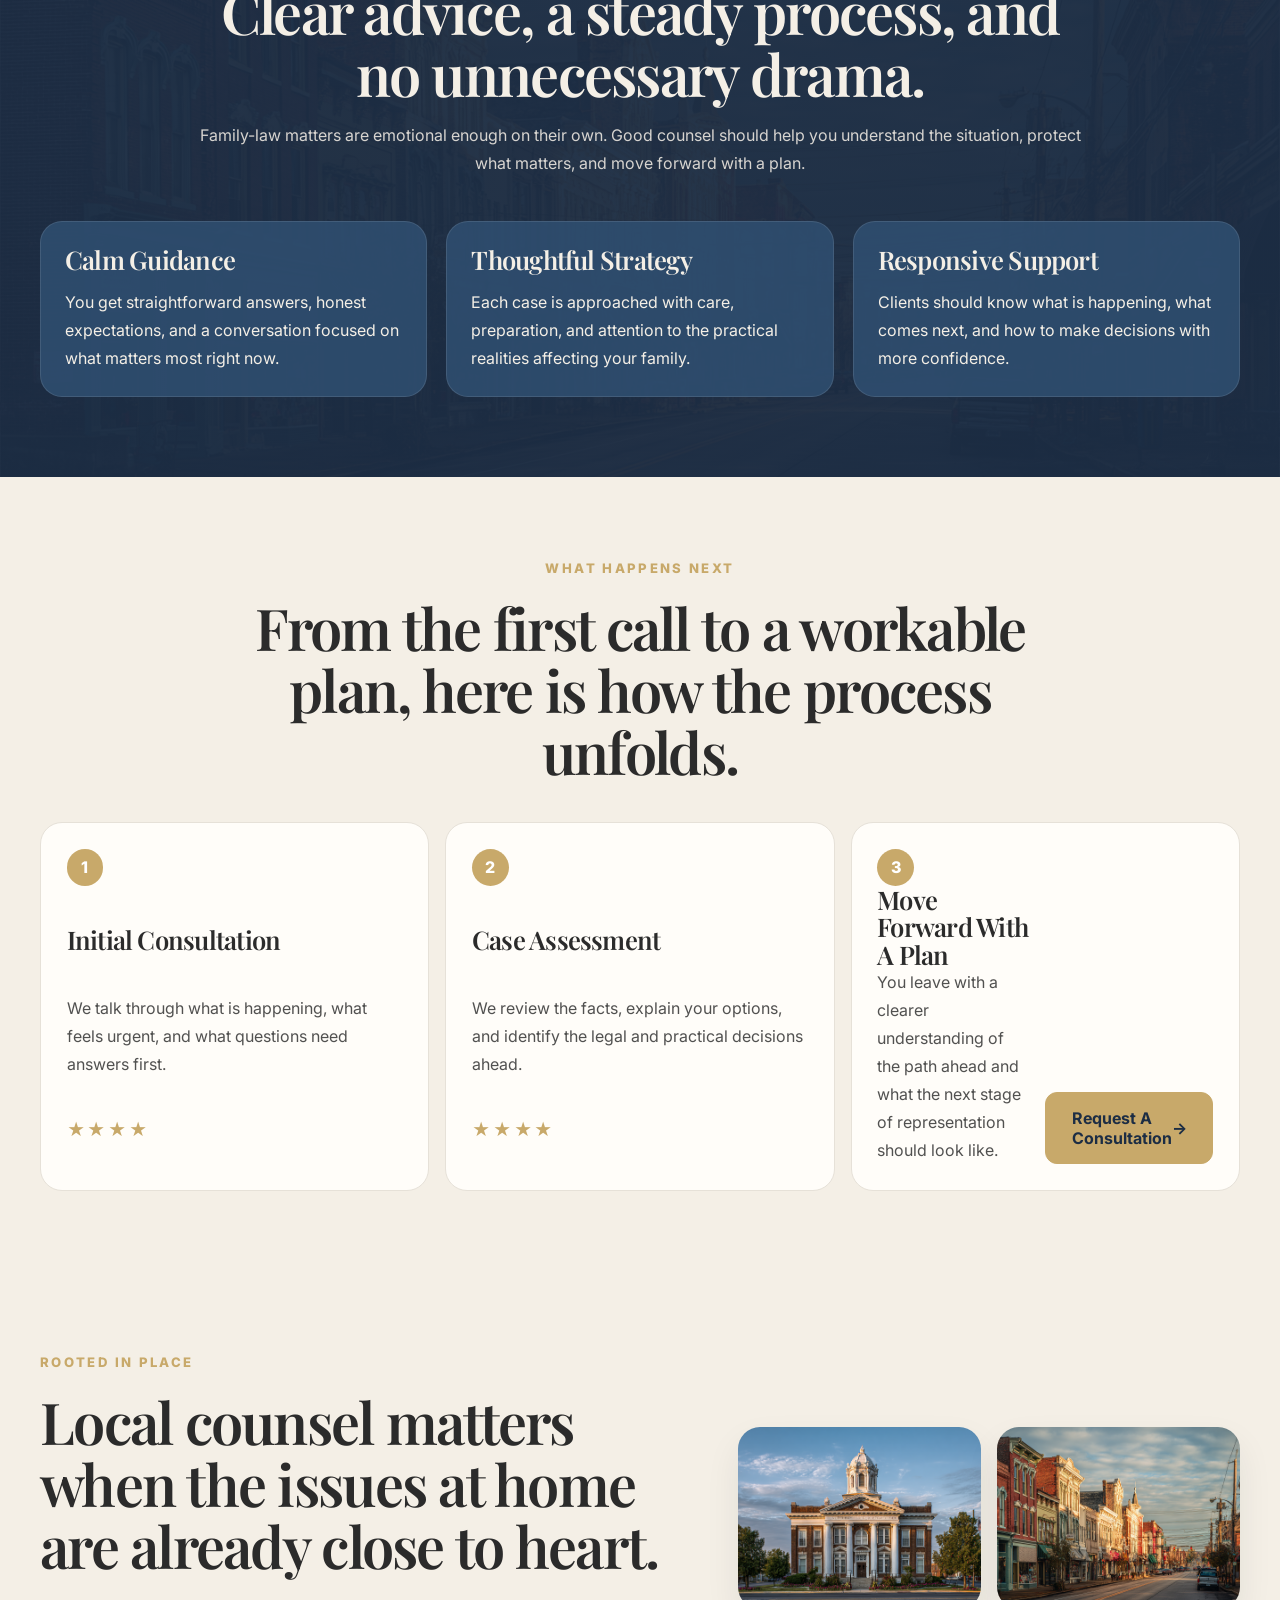
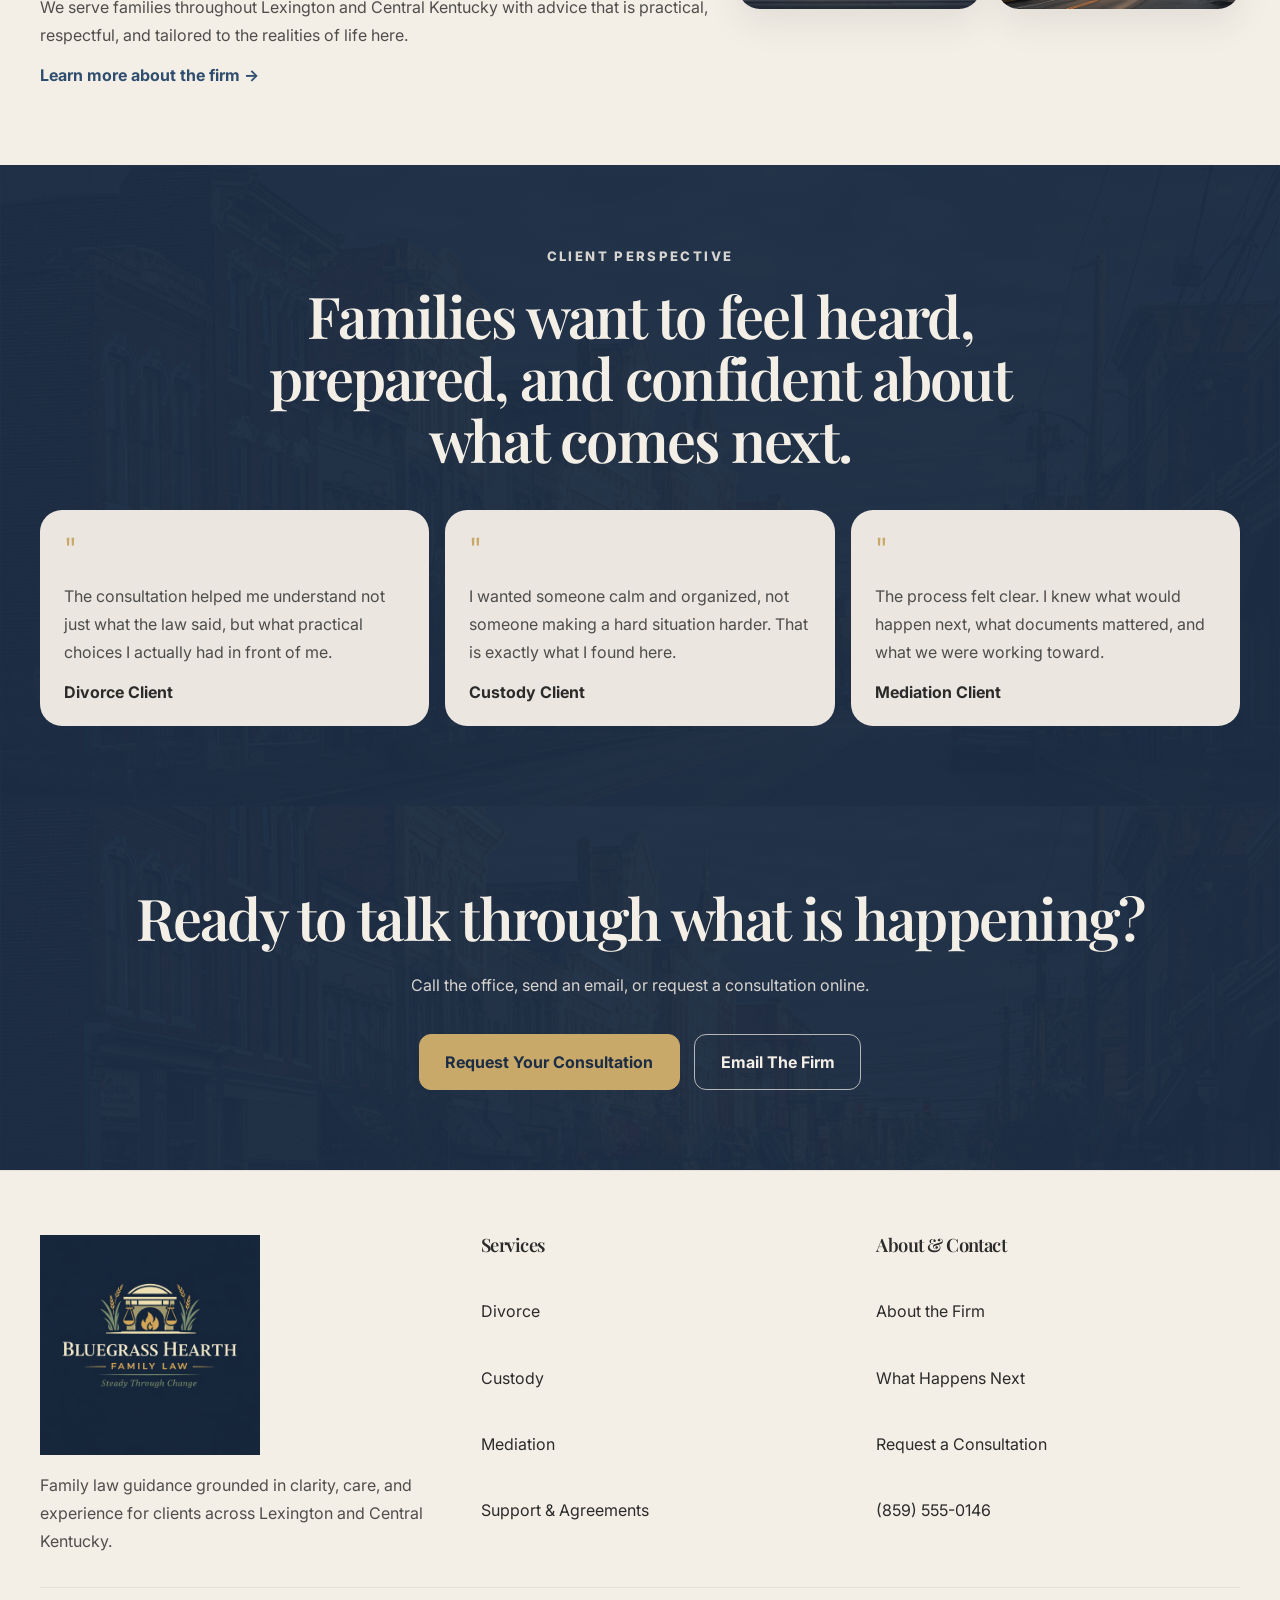
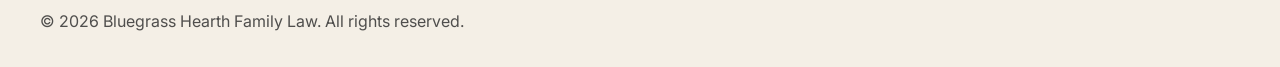
==== commit a9f63726: "Rebuild family law header brand lockup" ====
--- a/index.html
+++ b/index.html
@@ -16,7 +16,11 @@
     <header class="site-header">
       <div class="container header-row">
         <a class="brand" href="index.html" aria-label="Bluegrass Hearth Family Law home">
-          <img src="assets/images/logo-cropped.png" alt="Bluegrass Hearth Family Law logo">
+          <img src="assets/images/logo-cropped.png" alt="" aria-hidden="true">
+          <span class="brand-copy">
+            <span class="brand-name">Bluegrass Hearth</span>
+            <span class="brand-subtitle">Family Law</span>
+          </span>
         </a>
         <button class="nav-toggle" type="button" aria-expanded="false" aria-controls="site-nav">
           <span></span>
--- a/assets/styles.css
+++ b/assets/styles.css
@@ -115,23 +115,53 @@
   align-items: center;
   justify-content: space-between;
   gap: 2rem;
-  min-height: 76px;
+  min-height: 84px;
 }
 
 .brand {
-  display: flex;
-  align-items: center;
+  display: inline-flex;
+  align-items: center;
+  gap: 0.9rem;
   flex: 0 0 auto;
-  height: 54px;
-  overflow: hidden;
+  min-width: 0;
+  color: var(--cream-100);
 }
 
 .brand img {
-  width: 270px;
-  height: 54px;
+  width: 88px;
+  height: 58px;
   max-width: none;
   object-fit: contain;
   object-position: center;
+  flex: 0 0 auto;
+}
+
+.brand-copy {
+  display: grid;
+  gap: 0.12rem;
+  min-width: 0;
+}
+
+.brand-name,
+.brand-subtitle {
+  display: block;
+  line-height: 1;
+}
+
+.brand-name {
+  font-family: "Playfair Display", Georgia, serif;
+  font-size: 1.72rem;
+  font-weight: 600;
+  letter-spacing: -0.03em;
+  color: var(--cream-100);
+}
+
+.brand-subtitle {
+  color: var(--gold-500);
+  text-transform: uppercase;
+  letter-spacing: 0.22em;
+  font-size: 0.74rem;
+  font-weight: 800;
 }
 
 .site-nav {
@@ -833,15 +863,24 @@
   }
 
   .header-row {
-    min-height: 64px;
+    min-height: 72px;
   }
 
   .brand {
-    height: 40px;
+    gap: 0.65rem;
   }
 
   .brand img {
-    width: 200px;
-    height: 40px;
-  }
-}
+    width: 66px;
+    height: 44px;
+  }
+
+  .brand-name {
+    font-size: 1.15rem;
+  }
+
+  .brand-subtitle {
+    font-size: 0.62rem;
+    letter-spacing: 0.18em;
+  }
+}
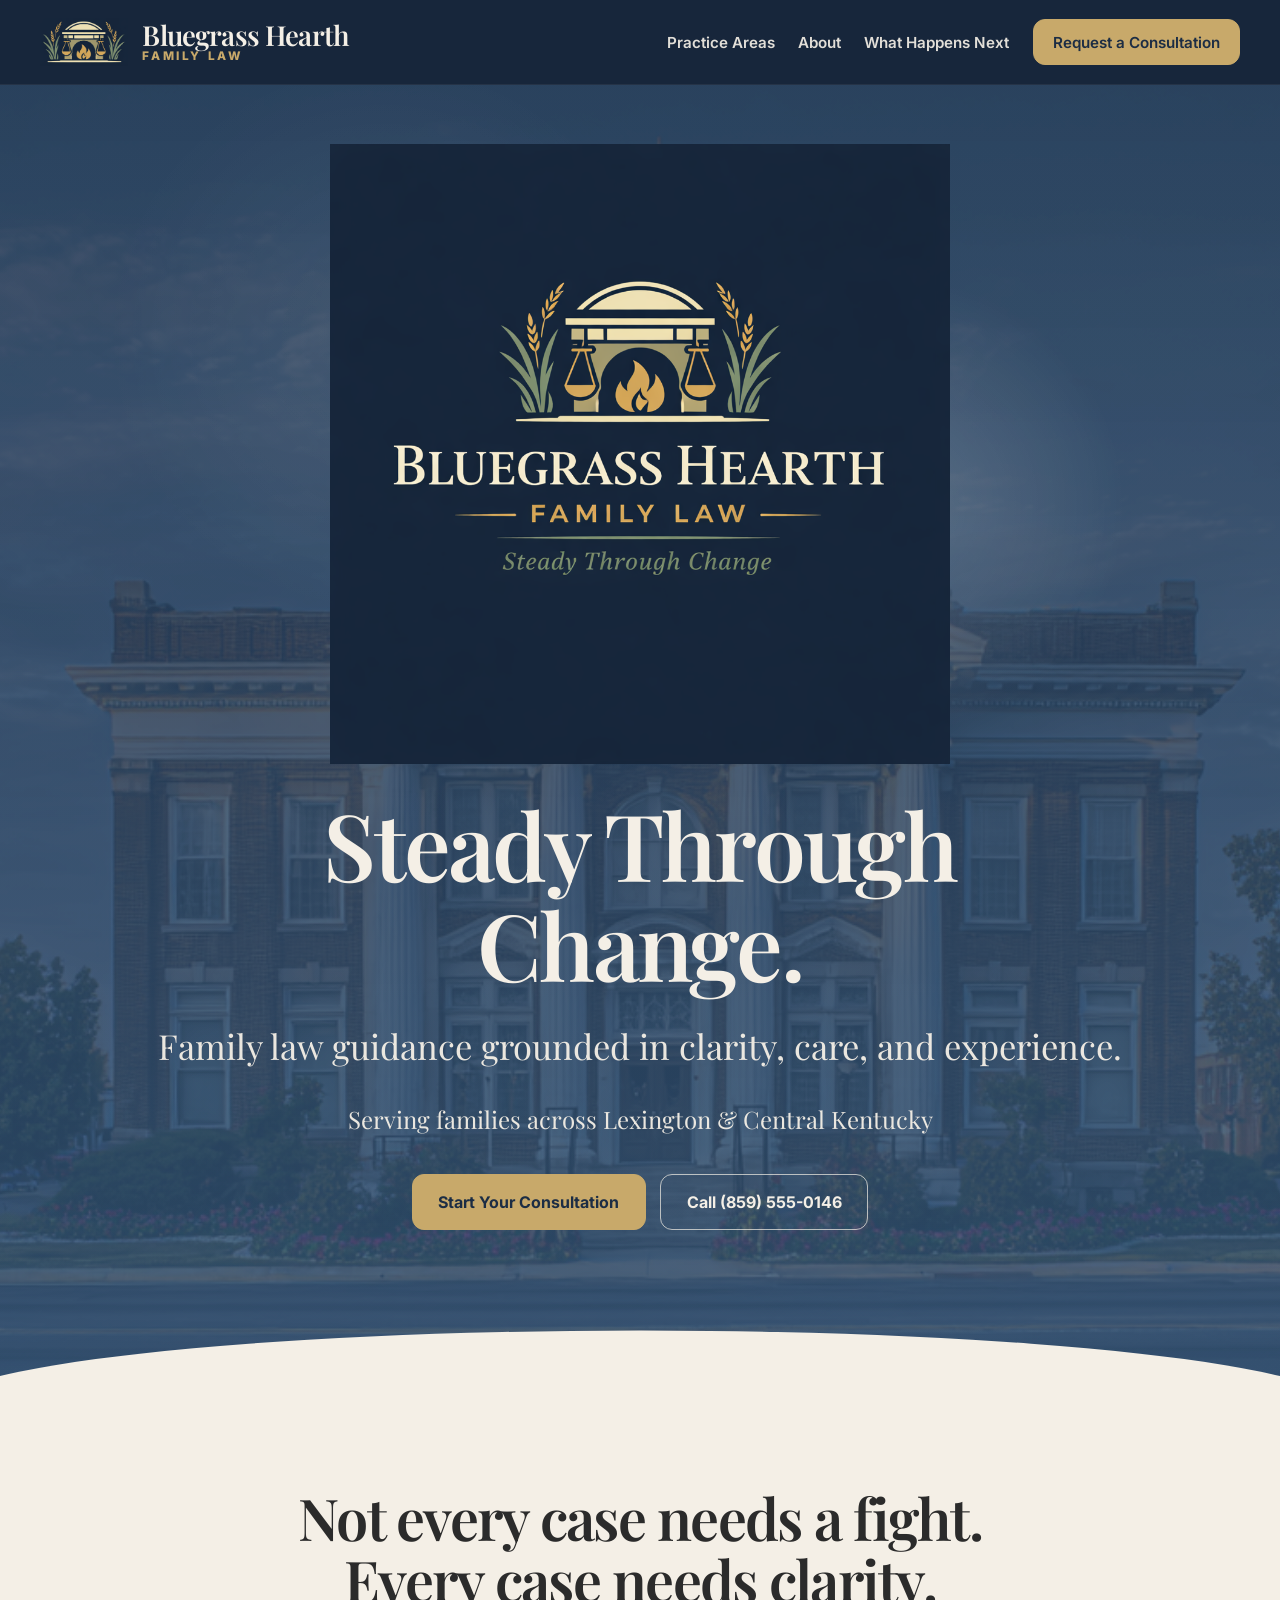
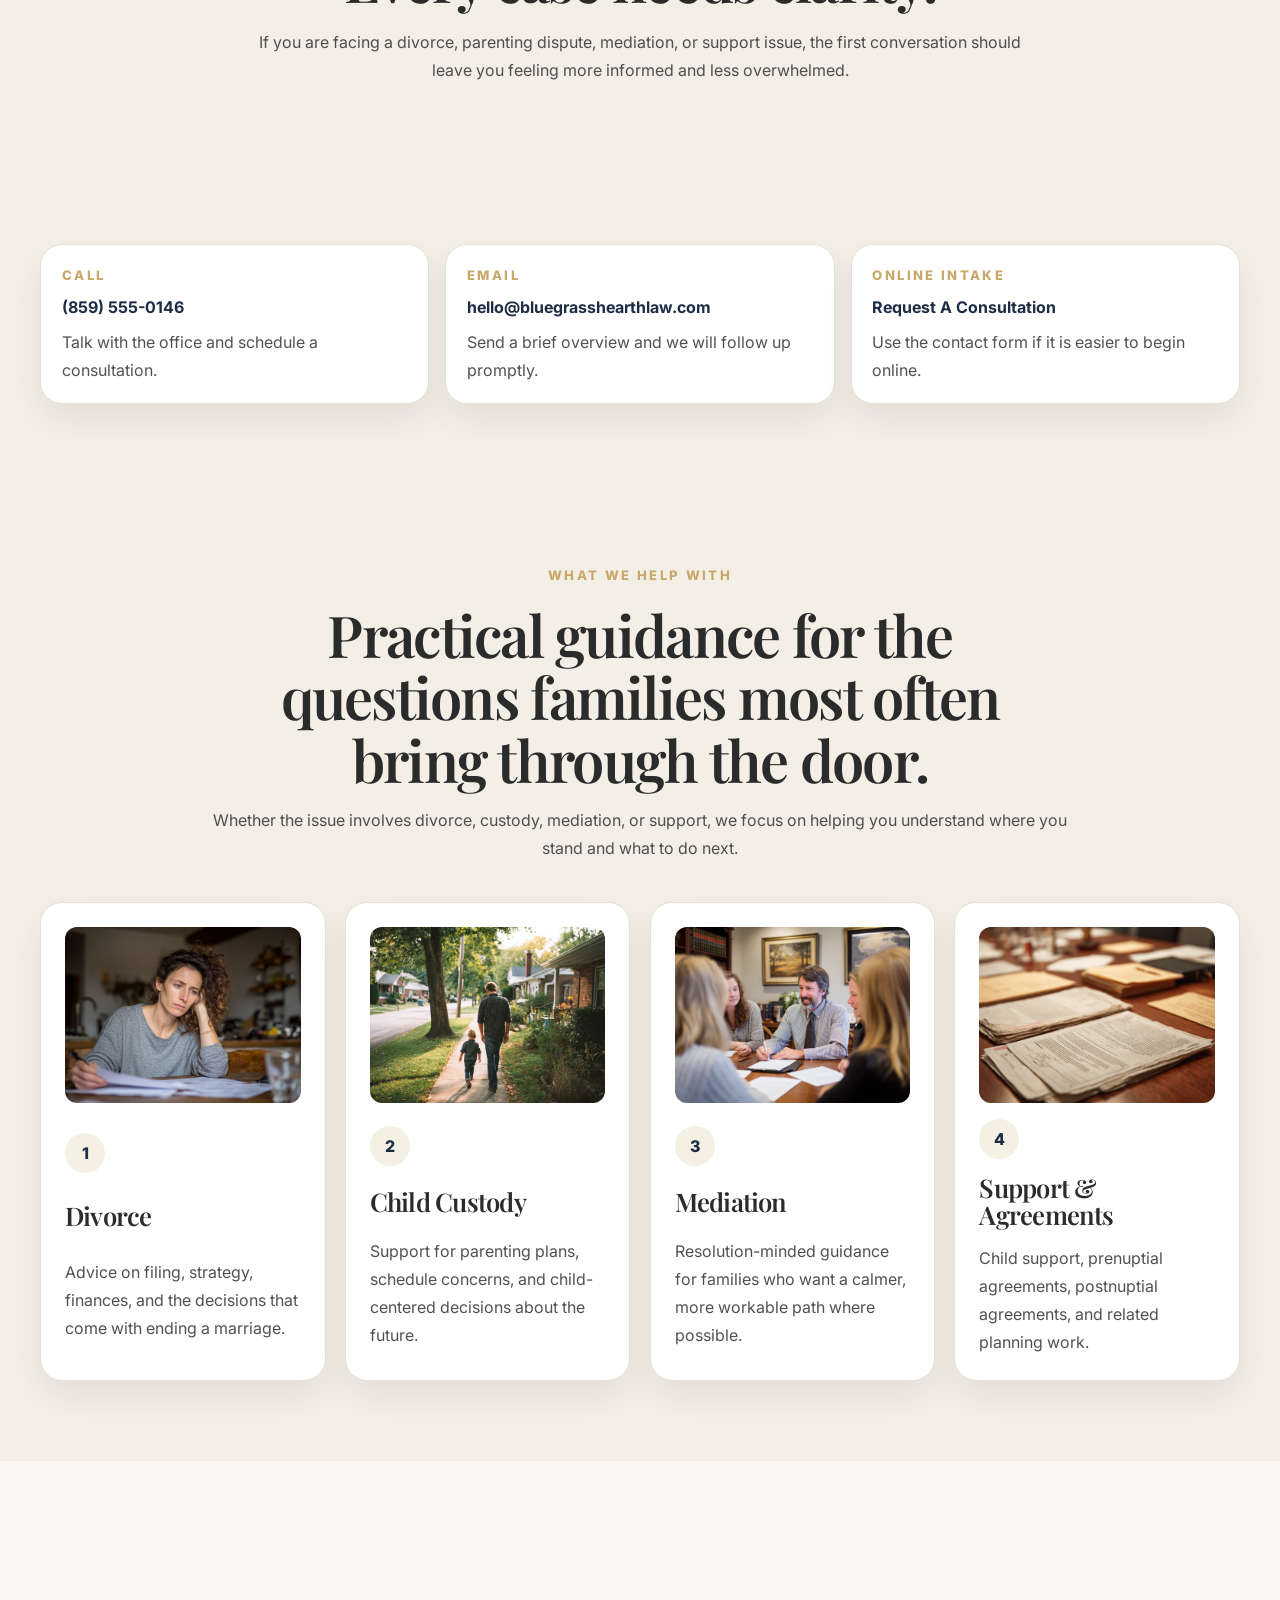
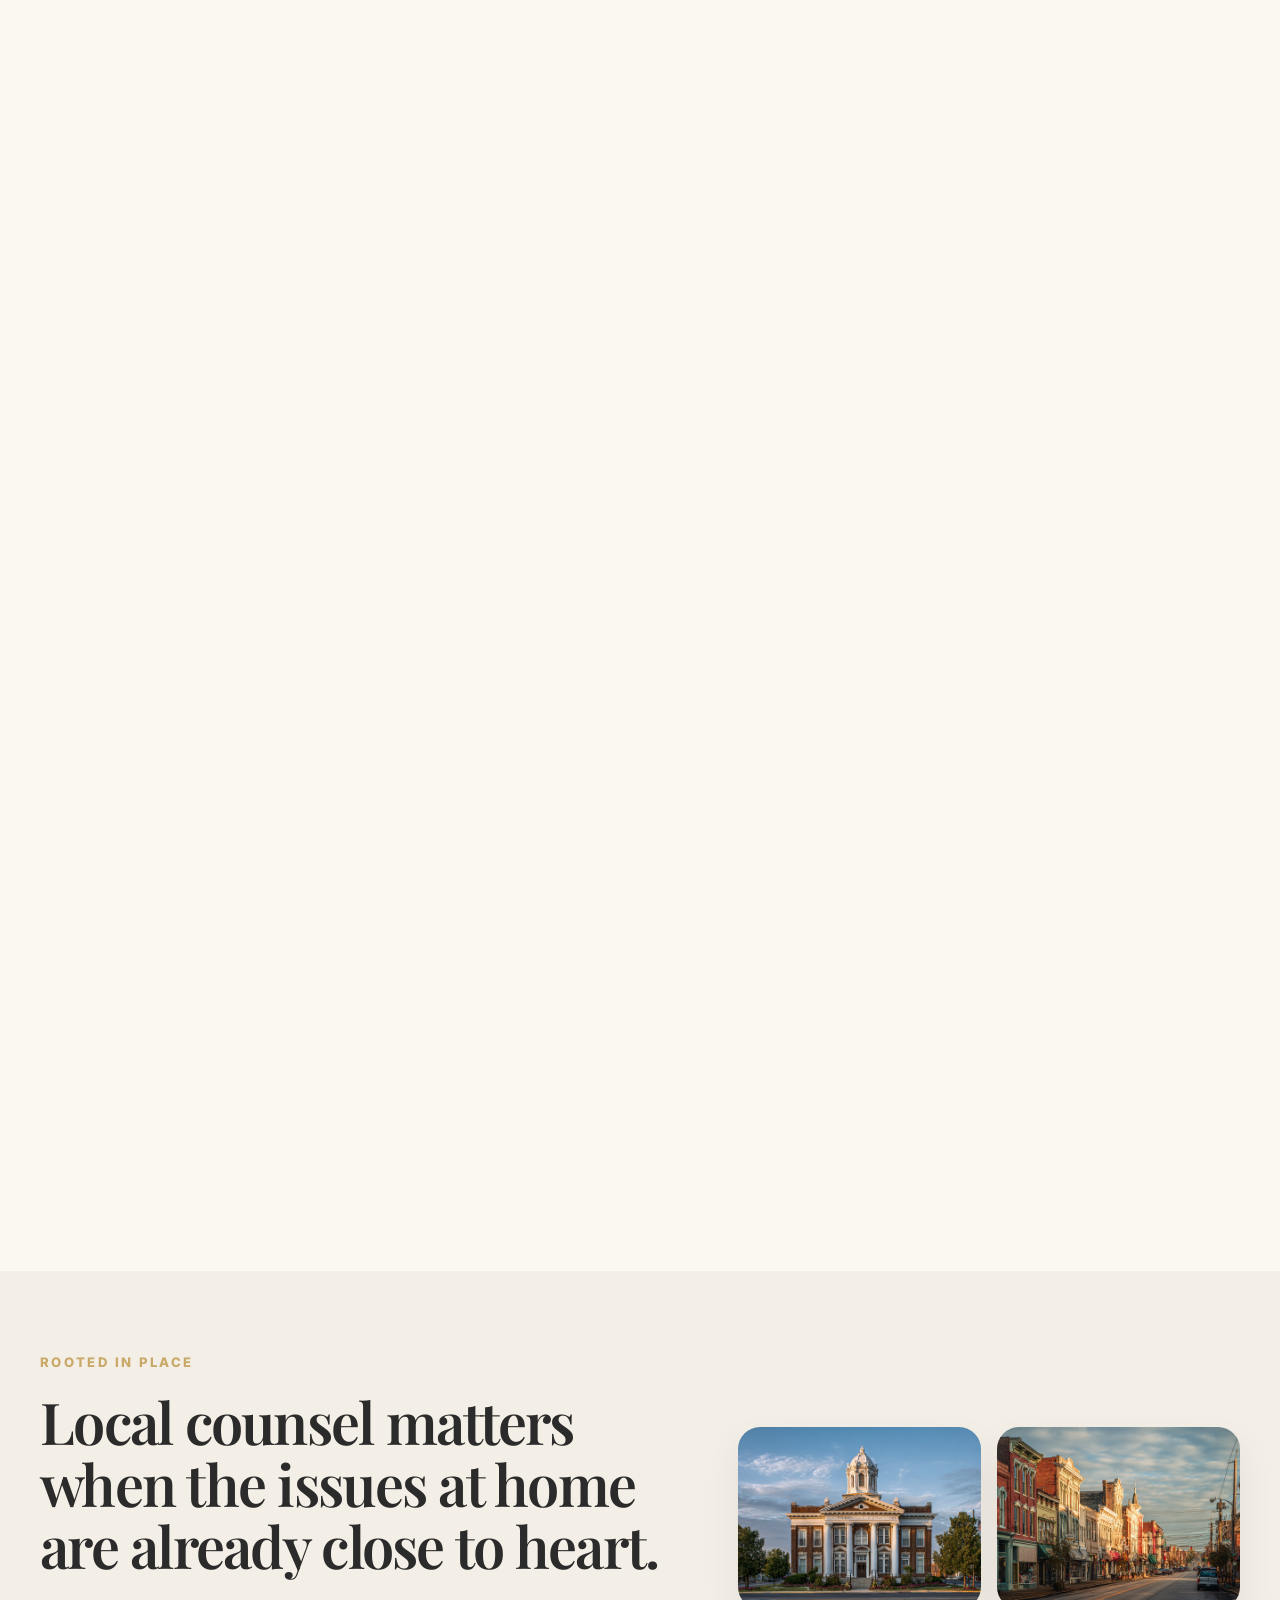
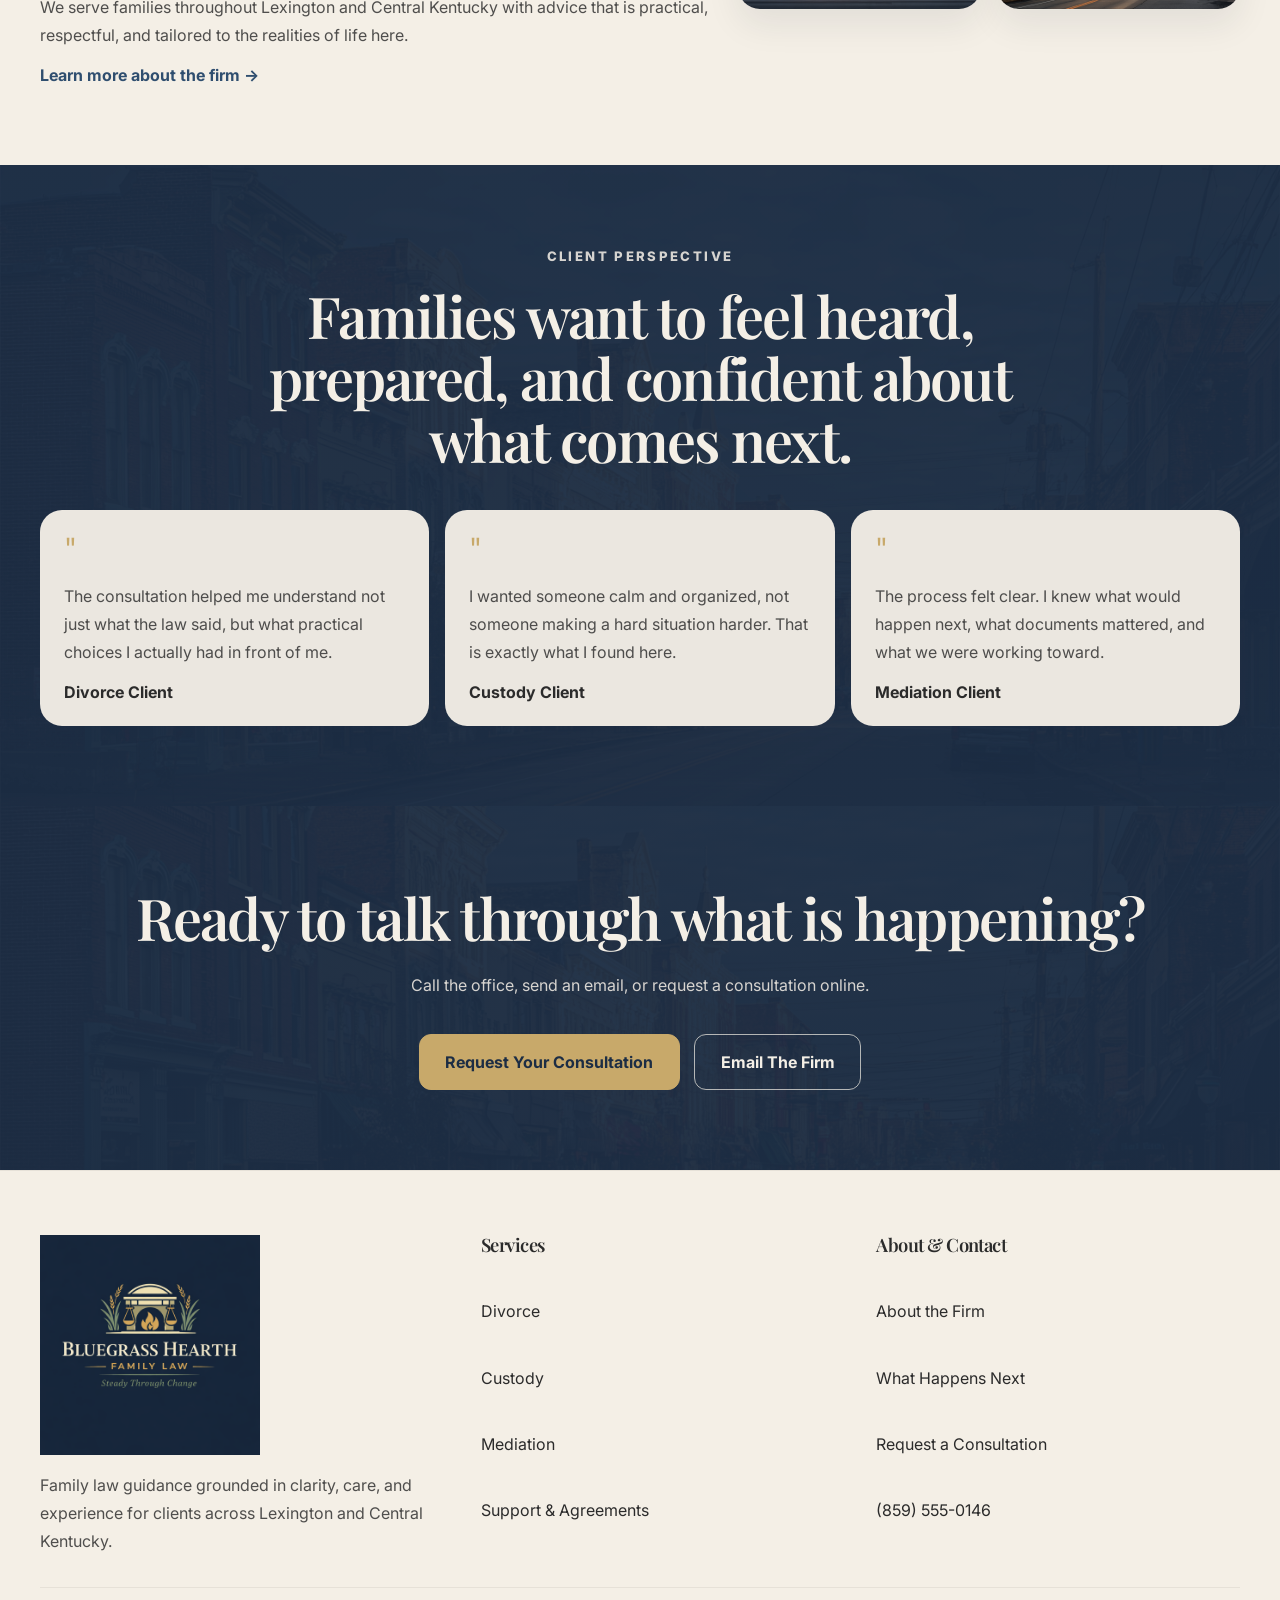
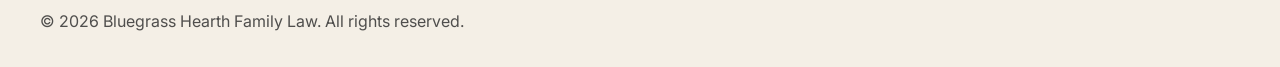
==== commit 01f39345: "Refresh family law header image asset" ====
--- a/index.html
+++ b/index.html
@@ -16,7 +16,7 @@
     <header class="site-header">
       <div class="container header-row">
         <a class="brand" href="index.html" aria-label="Bluegrass Hearth Family Law home">
-          <img src="assets/images/logo-cropped.png" alt="" aria-hidden="true">
+          <img src="assets/images/header-mark.png" alt="" aria-hidden="true">
           <span class="brand-copy">
             <span class="brand-name">Bluegrass Hearth</span>
             <span class="brand-subtitle">Family Law</span>
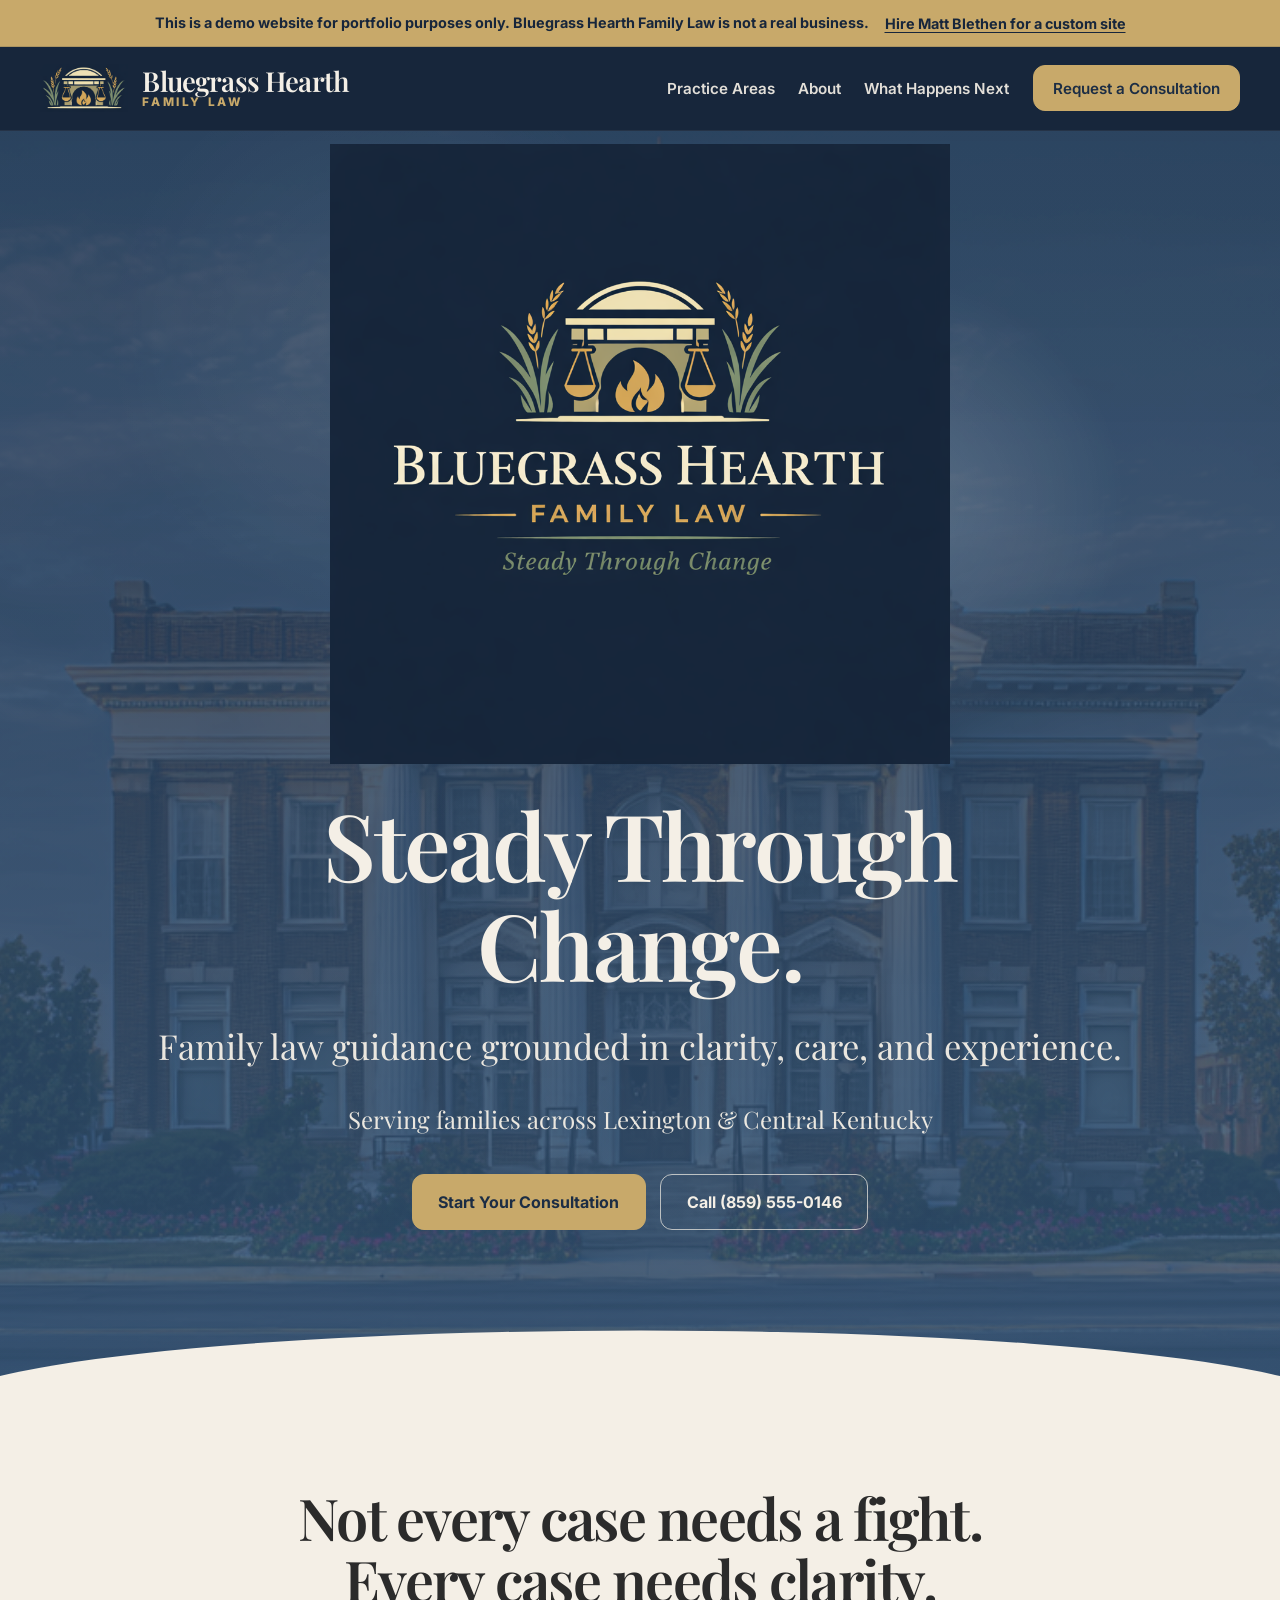
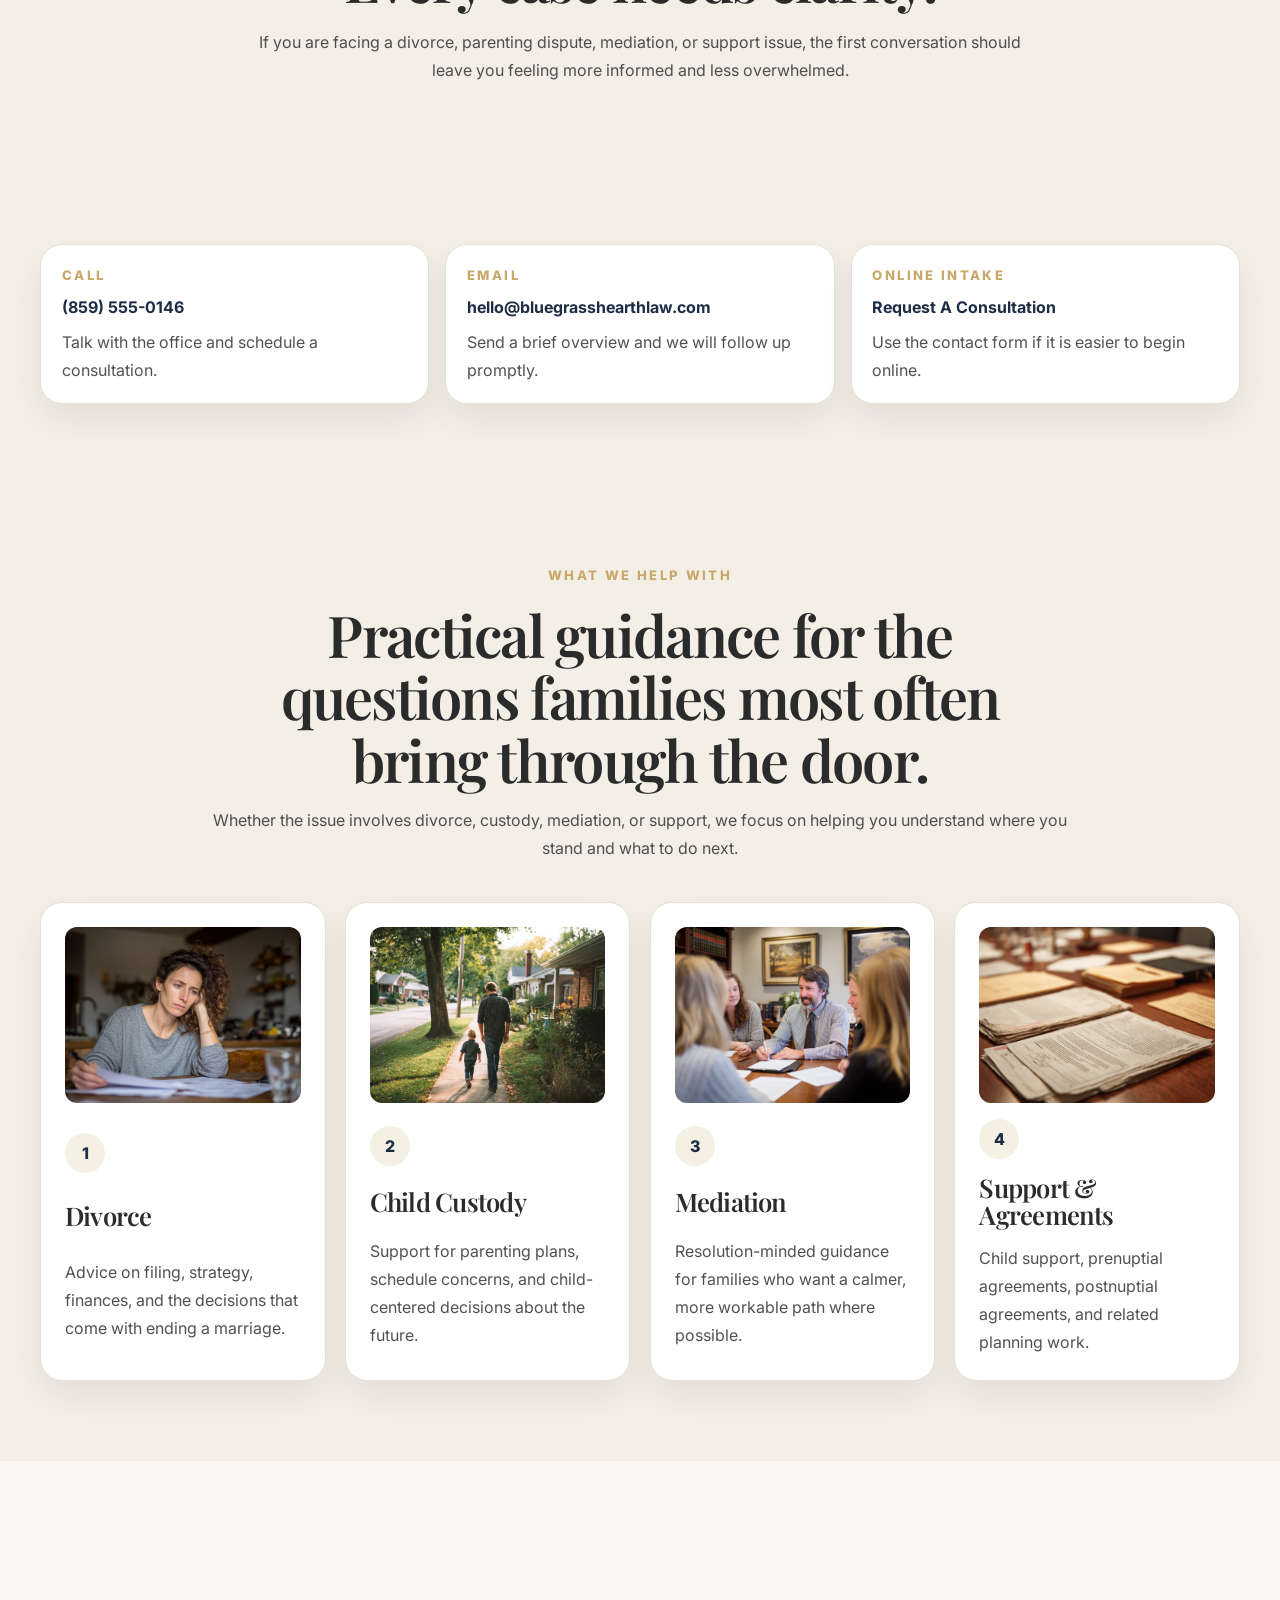
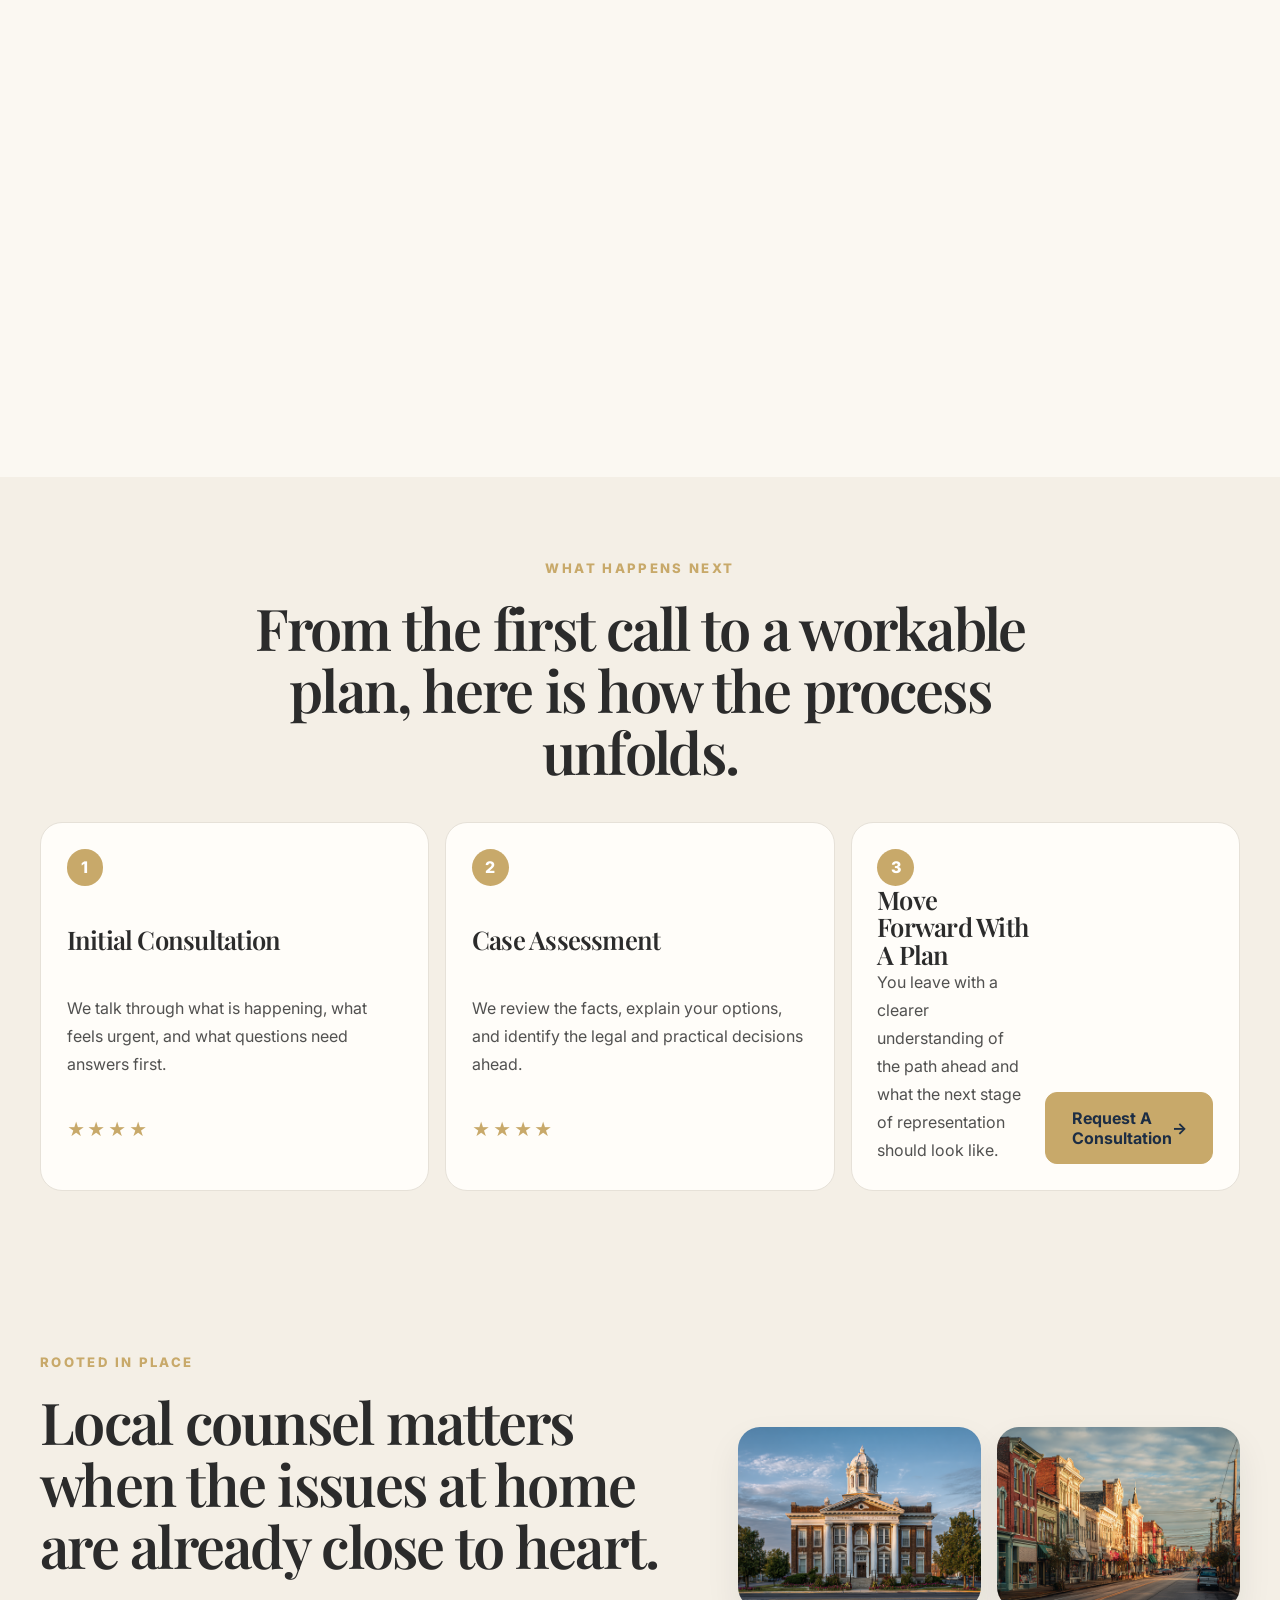
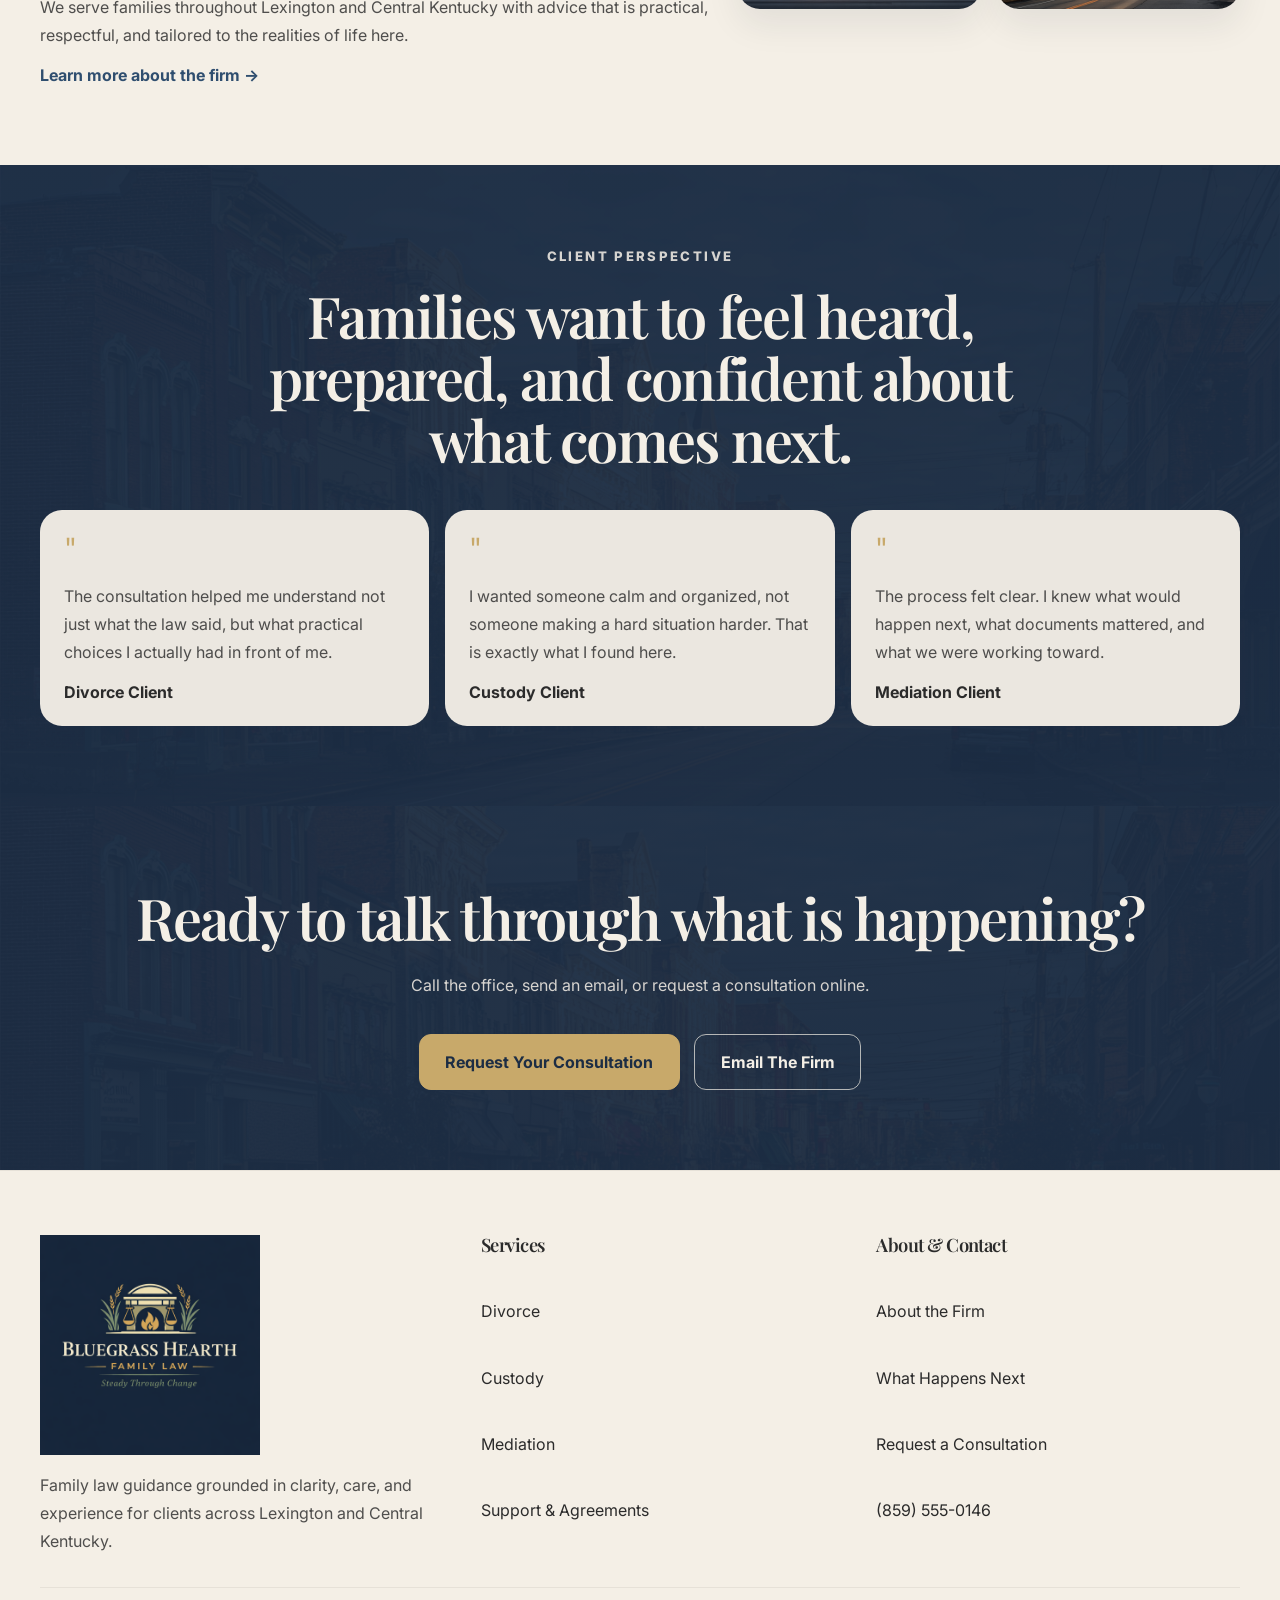
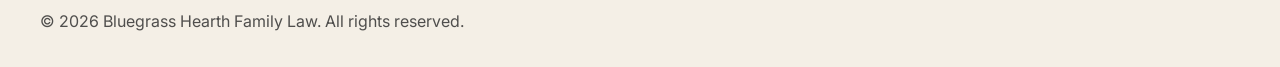
==== commit 9cfbdced: "Add demo disclaimer bar to family law site" ====
--- a/index.html
+++ b/index.html
@@ -13,6 +13,12 @@
 </head>
 <body>
   <div class="site-shell">
+    <div class="demo-bar">
+      <div class="container demo-bar-inner">
+        <p>This is a demo website for portfolio purposes only. Bluegrass Hearth Family Law is not a real business.</p>
+        <a href="https://mattblethen.com/" target="_blank" rel="noreferrer">Hire Matt Blethen for a custom site</a>
+      </div>
+    </div>
     <header class="site-header">
       <div class="container header-row">
         <a class="brand" href="index.html" aria-label="Bluegrass Hearth Family Law home">
--- a/assets/styles.css
+++ b/assets/styles.css
@@ -1,6 +1,7 @@
 :root {
   --blue-900: #1c2d44;
   --header-blue: #17263b;
+  --demo-bar-height: 46px;
   --blue-700: #2f4e6f;
   --gold-500: #c8a96a;
   --gold-400: #d8bb7a;
@@ -95,9 +96,41 @@
   margin: 0 auto;
 }
 
+.demo-bar {
+  position: fixed;
+  inset: 0 0 auto 0;
+  z-index: 50;
+  background: #c8a96a;
+  color: #17263b;
+  border-bottom: 1px solid rgba(23, 38, 59, 0.16);
+}
+
+.demo-bar-inner {
+  min-height: var(--demo-bar-height);
+  display: flex;
+  align-items: center;
+  justify-content: center;
+  gap: 1rem;
+  text-align: center;
+  font-size: 0.9rem;
+  font-weight: 700;
+}
+
+.demo-bar p {
+  color: inherit;
+  line-height: 1.4;
+}
+
+.demo-bar a {
+  color: inherit;
+  text-decoration: underline;
+  text-underline-offset: 0.18em;
+  white-space: nowrap;
+}
+
 .site-header {
   position: fixed;
-  inset: 0 0 auto 0;
+  inset: var(--demo-bar-height) 0 auto 0;
   z-index: 40;
   transition: box-shadow 180ms ease, border-color 180ms ease;
   border-bottom: 1px solid rgba(255, 255, 255, 0.06);
@@ -811,6 +844,10 @@
 }
 
 @media (max-width: 760px) {
+  :root {
+    --demo-bar-height: 72px;
+  }
+
   .nav-toggle {
     display: block;
   }
@@ -883,4 +920,15 @@
     font-size: 0.62rem;
     letter-spacing: 0.18em;
   }
-}
+
+  .demo-bar-inner {
+    flex-direction: column;
+    gap: 0.2rem;
+    padding: 0.45rem 0;
+    font-size: 0.78rem;
+  }
+
+  .demo-bar a {
+    white-space: normal;
+  }
+}
